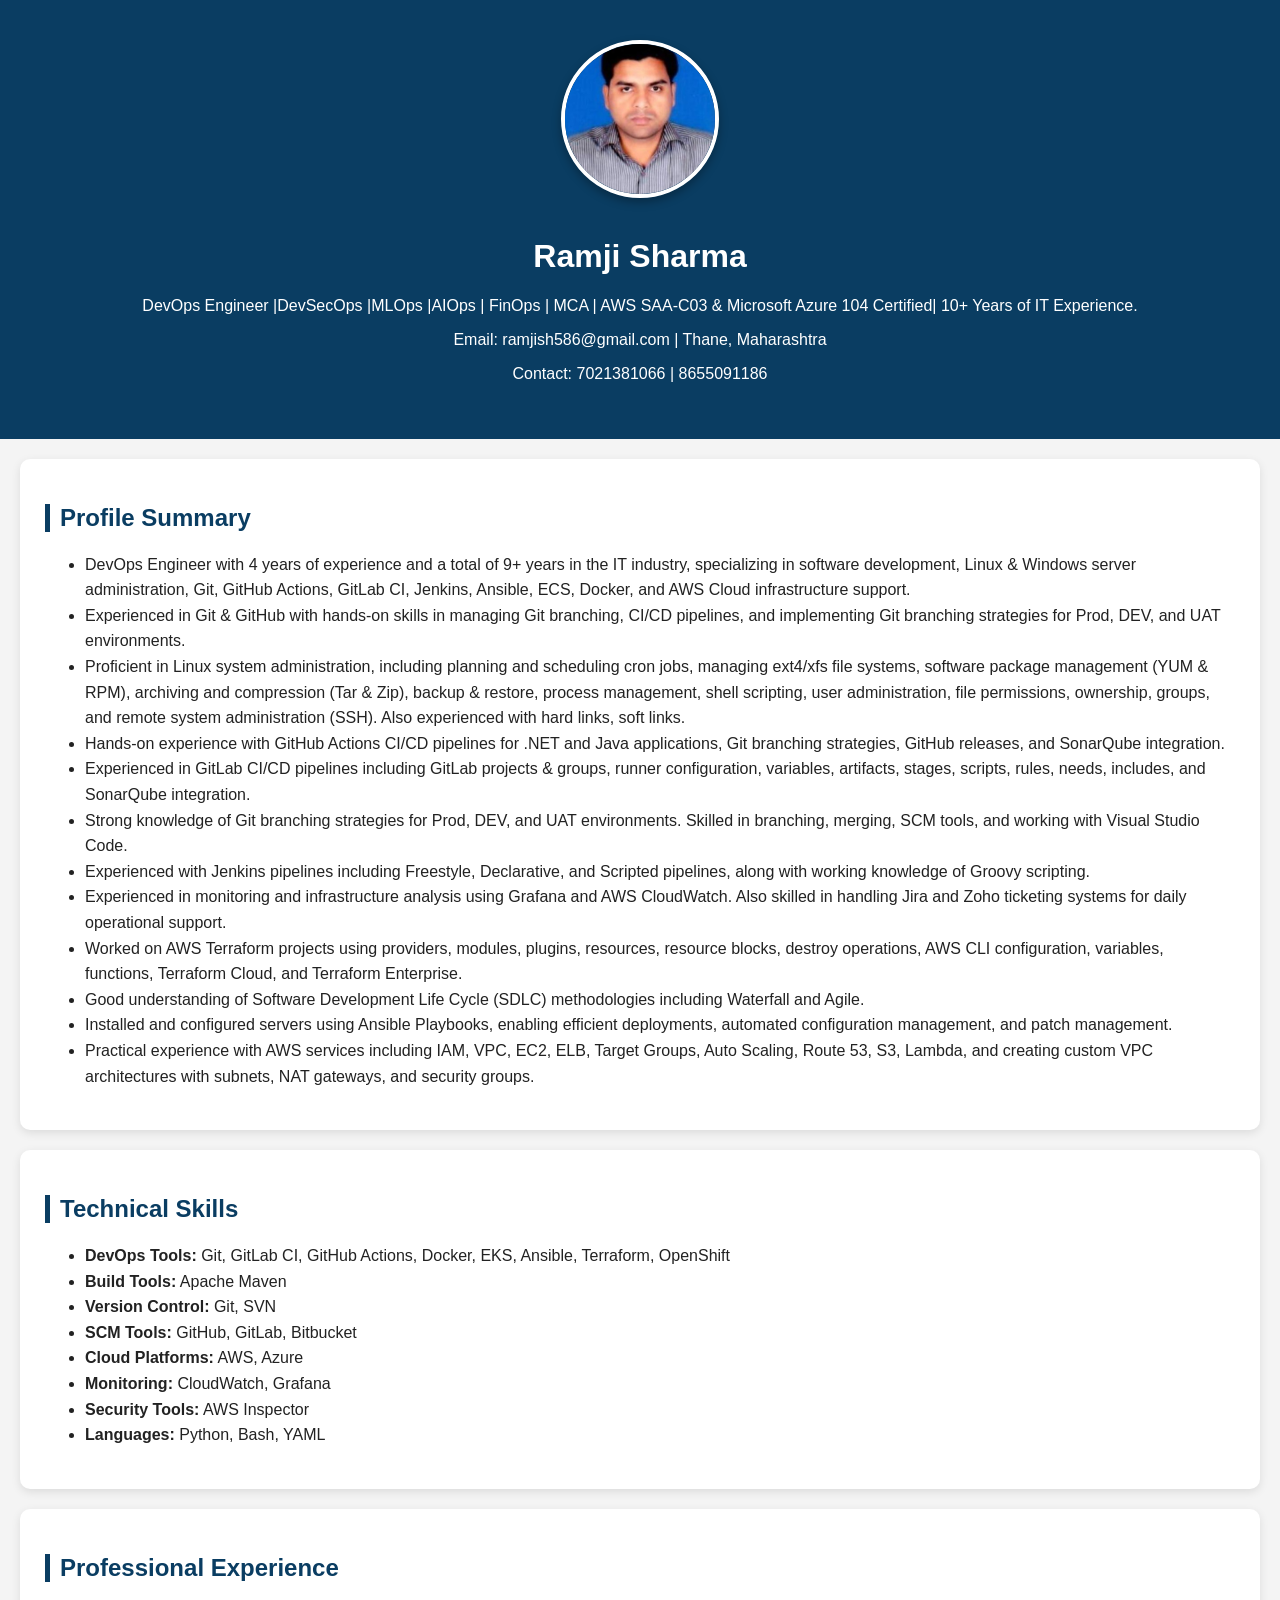
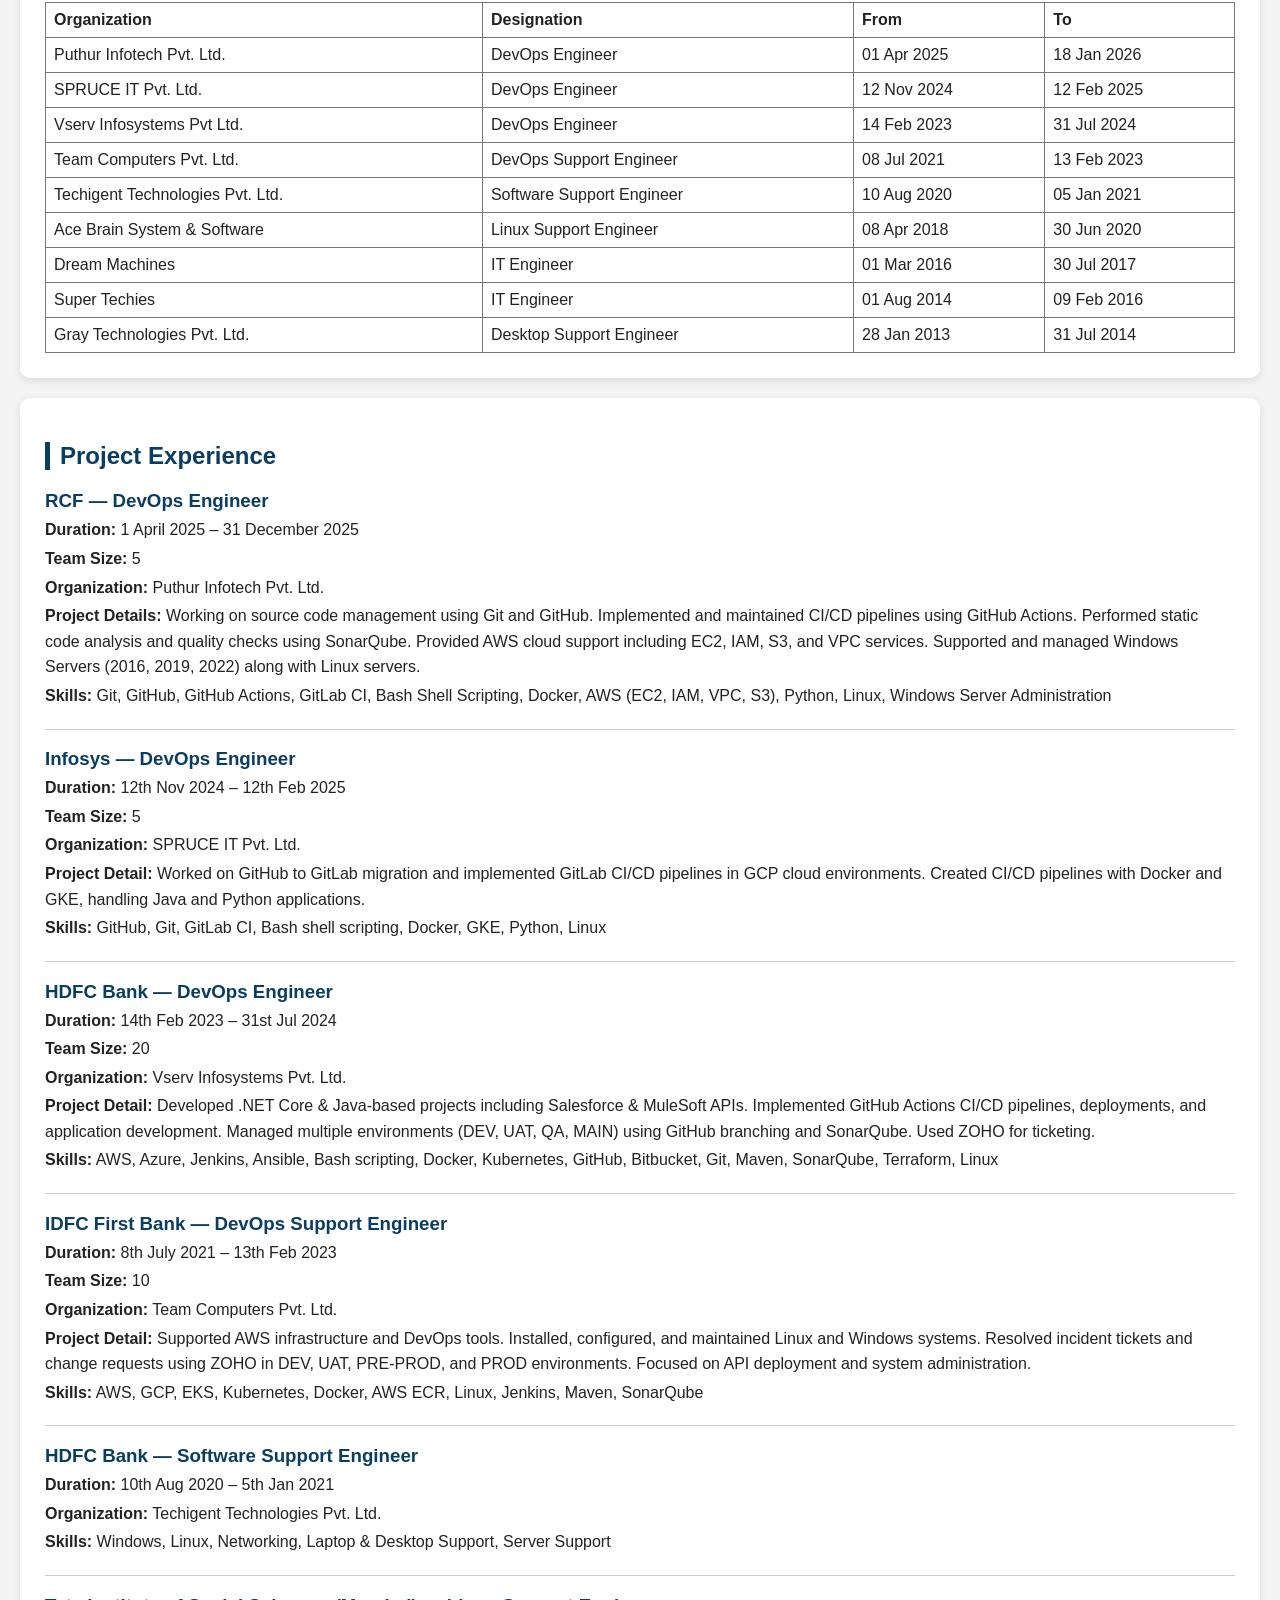
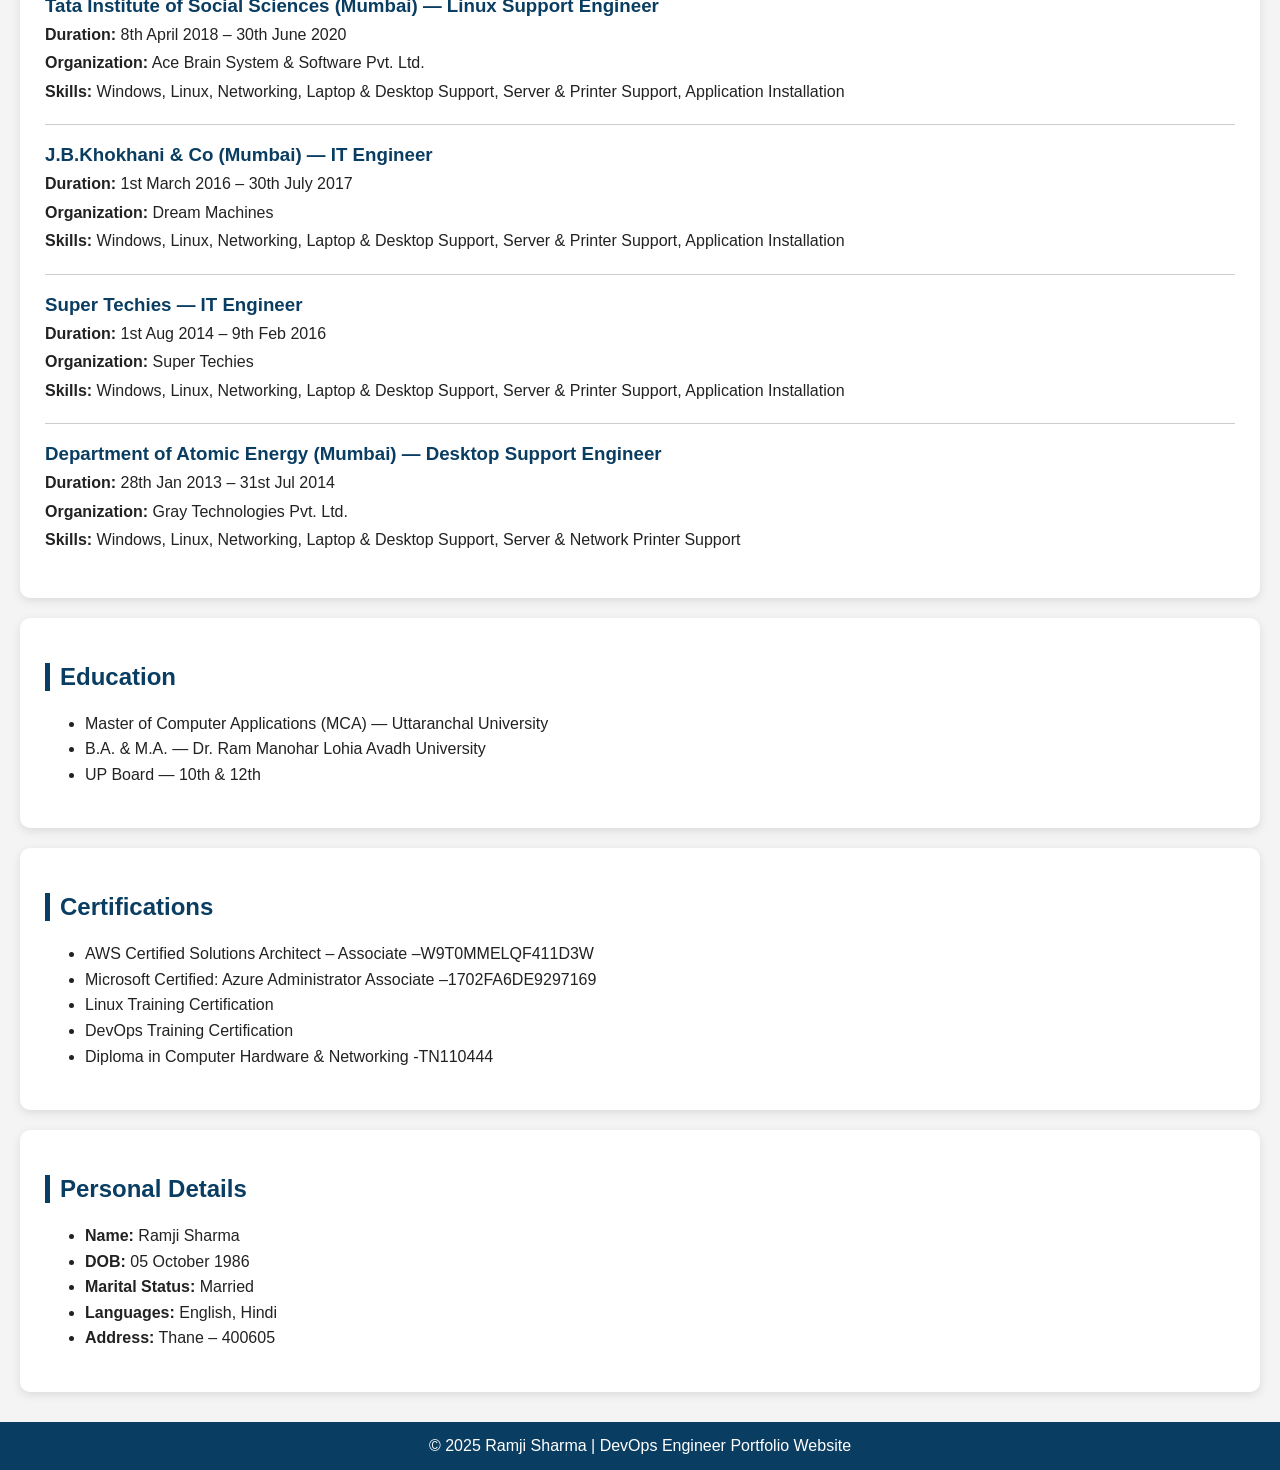
==== index.html @ d23c030b "Update index.html Update" ====
<!DOCTYPE html>
<html lang="en">
<head>
    <meta charset="UTF-8">
    <meta name="viewport" content="width=device-width, initial-scale=1.0">
    <title>Ramji Sharma - DevOps Engineer Portfolio</title>
    <style>
/* Profile photo styling */
.profile-photo {
    width: 150px;
    height: 150px;
    border-radius: 50%;
    border: 4px solid #fff;
    object-fit: cover;
    margin-bottom: 15px;
    box-shadow: 0px 4px 10px rgba(0,0,0,0.3);
}

/* Project section */
.project {
    margin-bottom: 20px;
}

.project h3 {
    color: #0a3d62;
    margin-bottom: 5px;
}

.project p {
    line-height: 1.6;
    margin: 3px 0;
}

/* Horizontal rule */
hr {
    border: 0;
    border-top: 1px solid #ccc;
    margin: 15px 0;
}

/* Body and general layout */
body {
    font-family: Arial, sans-serif;
    margin: 0;
    padding: 0;
    background: #f4f4f4;
    color: #222;
}

/* Header section */
.header {
    background: #0a3d62;
    color: #fff;
    padding: 40px;
    text-align: center;
}

/* Sections */
.section {
    padding: 25px;
    background: white;
    margin: 20px;
    border-radius: 10px;
    box-shadow: 0px 3px 10px rgba(0,0,0,0.1);
}

/* Section headings */
h2 {
    border-left: 5px solid #0a3d62;
    padding-left: 10px;
    color: #0a3d62;
}

/* Lists */
ul {
    line-height: 1.6;
}

/* Tables */
table {
    width: 100%;
    border-collapse: collapse;
    margin-top: 10px;
}

table th, table td {
    border: 1px solid #777;
    padding: 8px;
    text-align: left;
}

/* Footer */
.footer {
    background: #0a3d62;
    color: #fff;
    padding: 15px;
    text-align: center;
    margin-top: 30px;
}

/* Responsive */
@media(max-width: 768px) {
    .section {
        margin: 10px;
    }
}
</style>

</head>

<body>

    <div class="header">
    <img src="Ramji sharma-Photo.jpg" alt="Ramji Sharma Photo" class="profile-photo">
    <h1>Ramji Sharma</h1>
    <p>DevOps Engineer |DevSecOps |MLOps |AIOps | FinOps | MCA | AWS SAA-C03 & Microsoft Azure 104 Certified| 10+ Years of IT Experience.</p>
    <p>Email: ramjish586@gmail.com | Thane, Maharashtra</p>
    <p>Contact: 7021381066 | 8655091186</p>
</div>

    </div>

    <!-- PROFILE SUMMARY -->
    <div class="section">
        <h2>Profile Summary</h2>
<ul>
<li>DevOps Engineer with 4 years of experience and a total of 9+ years in the IT industry, specializing in software development, Linux & Windows server administration, Git, GitHub Actions, GitLab CI, Jenkins, Ansible, ECS, Docker, and AWS Cloud infrastructure support.</li>

<li>Experienced in Git & GitHub with hands-on skills in managing Git branching, CI/CD pipelines, and implementing Git branching strategies for Prod, DEV, and UAT environments.</li>

<li>Proficient in Linux system administration, including planning and scheduling cron jobs, managing ext4/xfs file systems, software package management (YUM & RPM), archiving and compression (Tar & Zip), backup & restore, process management, shell scripting, user administration, file permissions, ownership, groups, and remote system administration (SSH). Also experienced with hard links, soft links.</li>

<li>Hands-on experience with GitHub Actions CI/CD pipelines for .NET and Java applications, Git branching strategies, GitHub releases, and SonarQube integration.</li>

<li>Experienced in GitLab CI/CD pipelines including GitLab projects & groups, runner configuration, variables, artifacts, stages, scripts, rules, needs, includes, and SonarQube integration.</li>

<li>Strong knowledge of Git branching strategies for Prod, DEV, and UAT environments. Skilled in branching, merging, SCM tools, and working with Visual Studio Code.</li>

<li>Experienced with Jenkins pipelines including Freestyle, Declarative, and Scripted pipelines, along with working knowledge of Groovy scripting.</li>

<li>Experienced in monitoring and infrastructure analysis using Grafana and AWS CloudWatch. Also skilled in handling Jira and Zoho ticketing systems for daily operational support.</li>

<li>Worked on AWS Terraform projects using providers, modules, plugins, resources, resource blocks, destroy operations, AWS CLI configuration, variables, functions, Terraform Cloud, and Terraform Enterprise.</li>

<li>Good understanding of Software Development Life Cycle (SDLC) methodologies including Waterfall and Agile.</li>

<li>Installed and configured servers using Ansible Playbooks, enabling efficient deployments, automated configuration management, and patch management.</li>

<li>Practical experience with AWS services including IAM, VPC, EC2, ELB, Target Groups, Auto Scaling, Route 53, S3, Lambda, and creating custom VPC architectures with subnets, NAT gateways, and security groups.</li>
</ul>

    </div>

    <!-- TECHNICAL SKILLS -->
    <div class="section">
        <h2>Technical Skills</h2>
        <ul>
            <li><b>DevOps Tools:</b> Git, GitLab CI, GitHub Actions, Docker, EKS, Ansible, Terraform, OpenShift</li>
            <li><b>Build Tools:</b> Apache Maven</li>
            <li><b>Version Control:</b> Git, SVN</li>
            <li><b>SCM Tools:</b> GitHub, GitLab, Bitbucket</li>
            <li><b>Cloud Platforms:</b> AWS, Azure</li>
            <li><b>Monitoring:</b> CloudWatch, Grafana</li>
            <li><b>Security Tools:</b> AWS Inspector</li>
            <li><b>Languages:</b> Python, Bash, YAML</li>
        </ul>
    </div>

    <!-- EXPERIENCE -->
    <div class="section">
        <h2>Professional Experience</h2>
        <table>
            <tr>
                <th>Organization</th>
                <th>Designation</th>
                <th>From</th>
                <th>To</th>
            </tr>

            <tr><td>Puthur Infotech Pvt. Ltd.</td><td>DevOps Engineer</td><td>01 Apr 2025</td><td>18 Jan 2026</td></tr>
            <tr><td>SPRUCE IT Pvt. Ltd.</td><td>DevOps Engineer</td><td>12 Nov 2024</td><td>12 Feb 2025</td></tr>
            <tr><td>Vserv Infosystems Pvt Ltd.</td><td>DevOps Engineer</td><td>14 Feb 2023</td><td>31 Jul 2024</td></tr>
            <tr><td>Team Computers Pvt. Ltd.</td><td>DevOps Support Engineer</td><td>08 Jul 2021</td><td>13 Feb 2023</td></tr>
            <tr><td>Techigent Technologies Pvt. Ltd.</td><td>Software Support Engineer</td><td>10 Aug 2020</td><td>05 Jan 2021</td></tr>
            <tr><td>Ace Brain System & Software</td><td>Linux Support Engineer</td><td>08 Apr 2018</td><td>30 Jun 2020</td></tr>
            <tr><td>Dream Machines</td><td>IT Engineer</td><td>01 Mar 2016</td><td>30 Jul 2017</td></tr>
            <tr><td>Super Techies</td><td>IT Engineer</td><td>01 Aug 2014</td><td>09 Feb 2016</td></tr>
            <tr><td>Gray Technologies Pvt. Ltd.</td><td>Desktop Support Engineer</td><td>28 Jan 2013</td><td>31 Jul 2014</td></tr>
        </table>
    </div>

    <!-- PROJECTS -->
    <div class="section">
    <h2>Project Experience</h2>
     <!-- RCF Project -->
<div class="project">
    <h3>RCF — DevOps Engineer</h3>
    <p><b>Duration:</b> 1 April 2025 – 31 December 2025</p>
    <p><b>Team Size:</b> 5</p>
    <p><b>Organization:</b> Puthur Infotech Pvt. Ltd.</p>
    <p><b>Project Details:</b> 
        Working on source code management using Git and GitHub.
        Implemented and maintained CI/CD pipelines using GitHub Actions.
        Performed static code analysis and quality checks using SonarQube.
        Provided AWS cloud support including EC2, IAM, S3, and VPC services.
        Supported and managed Windows Servers (2016, 2019, 2022) along with Linux servers.
    </p>
    <p><b>Skills:</b> Git, GitHub, GitHub Actions, GitLab CI, Bash Shell Scripting, Docker, 
        AWS (EC2, IAM, VPC, S3), Python, Linux, Windows Server Administration
    </p>
</div>
<hr>
       <!-- Infosys Project -->
    <div class="project">
        <h3>Infosys — DevOps Engineer</h3>
        <p><b>Duration:</b> 12th Nov 2024 – 12th Feb 2025</p>
        <p><b>Team Size:</b> 5</p>
        <p><b>Organization:</b> SPRUCE IT Pvt. Ltd.</p>
        <p><b>Project Detail:</b> Worked on GitHub to GitLab migration and implemented GitLab CI/CD pipelines in GCP cloud environments. Created CI/CD pipelines with Docker and GKE, handling Java and Python applications.</p>
        <p><b>Skills:</b> GitHub, Git, GitLab CI, Bash shell scripting, Docker, GKE, Python, Linux</p>
    </div>
    <hr>

    <!-- HDFC Bank Project -->
    <div class="project">
        <h3>HDFC Bank — DevOps Engineer</h3>
        <p><b>Duration:</b> 14th Feb 2023 – 31st Jul 2024</p>
        <p><b>Team Size:</b> 20</p>
        <p><b>Organization:</b> Vserv Infosystems Pvt. Ltd.</p>
        <p><b>Project Detail:</b> Developed .NET Core & Java-based projects including Salesforce & MuleSoft APIs. Implemented GitHub Actions CI/CD pipelines, deployments, and application development. Managed multiple environments (DEV, UAT, QA, MAIN) using GitHub branching and SonarQube. Used ZOHO for ticketing.</p>
        <p><b>Skills:</b> AWS, Azure, Jenkins, Ansible, Bash scripting, Docker, Kubernetes, GitHub, Bitbucket, Git, Maven, SonarQube, Terraform, Linux</p>
    </div>
    <hr>

    <!-- IDFC First Bank Project -->
    <div class="project">
        <h3>IDFC First Bank — DevOps Support Engineer</h3>
        <p><b>Duration:</b> 8th July 2021 – 13th Feb 2023</p>
        <p><b>Team Size:</b> 10</p>
        <p><b>Organization:</b> Team Computers Pvt. Ltd.</p>
        <p><b>Project Detail:</b> Supported AWS infrastructure and DevOps tools. Installed, configured, and maintained Linux and Windows systems. Resolved incident tickets and change requests using ZOHO in DEV, UAT, PRE-PROD, and PROD environments. Focused on API deployment and system administration.</p>
        <p><b>Skills:</b> AWS, GCP, EKS, Kubernetes, Docker, AWS ECR, Linux, Jenkins, Maven, SonarQube</p>
    </div>
    <hr>

    <!-- Techigent Technologies Project -->
    <div class="project">
        <h3>HDFC Bank — Software Support Engineer</h3>
        <p><b>Duration:</b> 10th Aug 2020 – 5th Jan 2021</p>
        <p><b>Organization:</b> Techigent Technologies Pvt. Ltd.</p>
        <p><b>Skills:</b> Windows, Linux, Networking, Laptop & Desktop Support, Server Support</p>
    </div>
    <hr>

    <!-- Ace Brain System & Software Project -->
    <div class="project">
        <h3>Tata Institute of Social Sciences (Mumbai) — Linux  Support Engineer</h3>
        <p><b>Duration:</b> 8th April 2018 – 30th June 2020</p>
        <p><b>Organization:</b> Ace Brain System & Software Pvt. Ltd.</p>
        <p><b>Skills:</b> Windows, Linux, Networking, Laptop & Desktop Support, Server & Printer Support, Application Installation</p>
    </div>
    <hr>

    <!-- Dream Machines Project -->
    <div class="project">
        <h3>J.B.Khokhani & Co (Mumbai) — IT Engineer</h3>
        <p><b>Duration:</b> 1st March 2016 – 30th July 2017</p>
        <p><b>Organization:</b> Dream Machines</p>
        <p><b>Skills:</b> Windows, Linux, Networking, Laptop & Desktop Support, Server & Printer Support, Application Installation</p>
    </div>
    <hr>

    <!-- Super Techies Project -->
    <div class="project">
        <h3>Super Techies — IT Engineer</h3>
        <p><b>Duration:</b> 1st Aug 2014 – 9th Feb 2016</p>
        <p><b>Organization:</b> Super Techies</p>
        <p><b>Skills:</b> Windows, Linux, Networking, Laptop & Desktop Support, Server & Printer Support, Application Installation</p>
    </div>
    <hr>

    <!-- Gray Technologies Project -->
    <div class="project">
        <h3>Department of Atomic Energy (Mumbai) — Desktop Support Engineer</h3>
        <p><b>Duration:</b> 28th Jan 2013 – 31st Jul 2014</p>
        <p><b>Organization:</b> Gray Technologies Pvt. Ltd.</p>
        <p><b>Skills:</b> Windows, Linux, Networking, Laptop & Desktop Support, Server & Network Printer Support</p>
    </div>
</div>

</div>

    </div>

    <!-- EDUCATION -->
    <div class="section">
        <h2>Education</h2>
        <ul>
             <li>Master of Computer Applications (MCA) — Uttaranchal University </li>
            <li>B.A. & M.A. — Dr. Ram Manohar Lohia Avadh University </li>
            <li>UP Board — 10th & 12th</li>
        </ul>
    </div>

    <!-- CERTIFICATIONS -->
    <div class="section">
        <h2>Certifications</h2>
        <ul>
            <li>AWS Certified Solutions Architect – Associate –W9T0MMELQF411D3W</li>
            <li>Microsoft Certified: Azure Administrator Associate –1702FA6DE9297169</li>
            <li>Linux Training Certification</li>
            <li>DevOps Training Certification</li>
            <li>Diploma in Computer Hardware & Networking -TN110444</li>
        </ul>
    </div>

    <!-- PERSONAL DETAILS -->
    <div class="section">
        <h2>Personal Details</h2>
        <ul>
            <li><b>Name:</b> Ramji Sharma</li>
            <li><b>DOB:</b> 05 October 1986</li>
            <li><b>Marital Status:</b> Married</li> 
            <li><b>Languages:</b> English, Hindi</li>
            <li><b>Address:</b> Thane – 400605</li>
        </ul>
    </div>

    <!-- FOOTER -->
    <div class="footer">
        © 2025 Ramji Sharma | DevOps Engineer Portfolio Website
    </div>

</body>
</html>
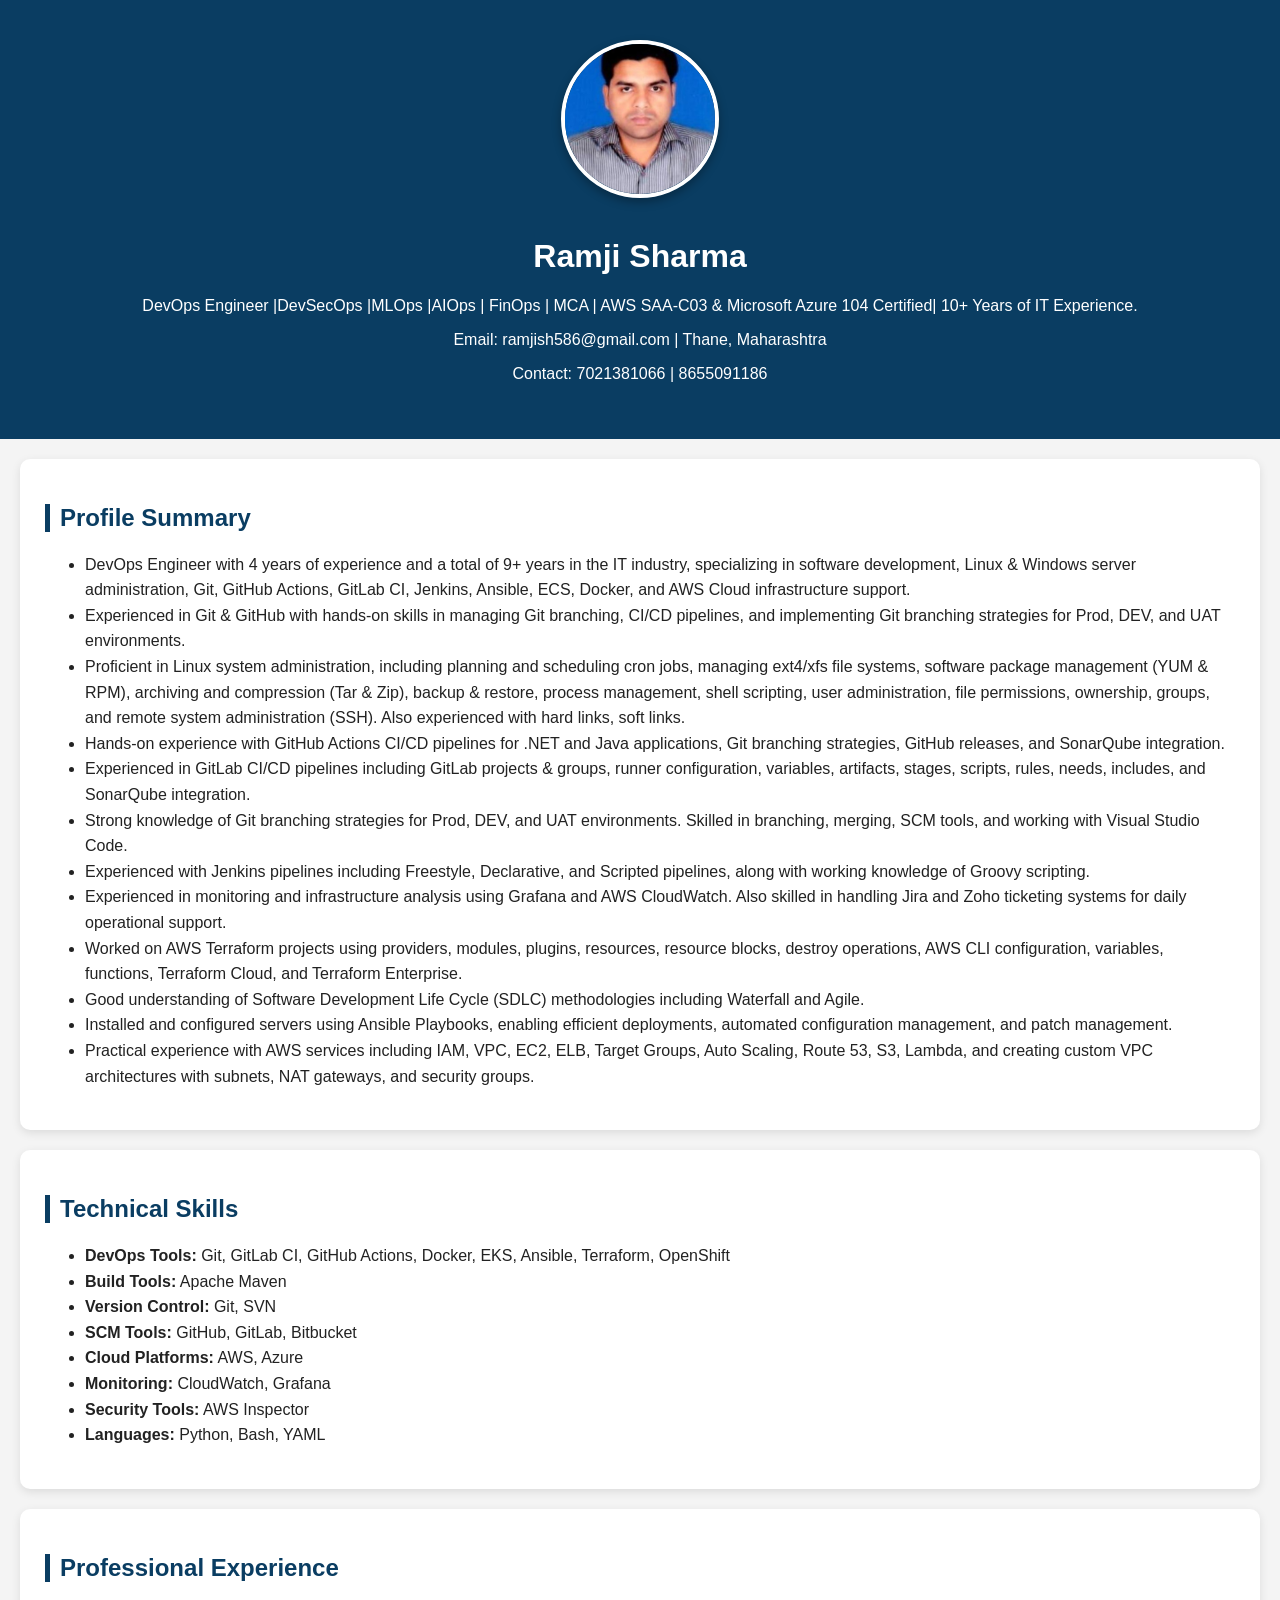
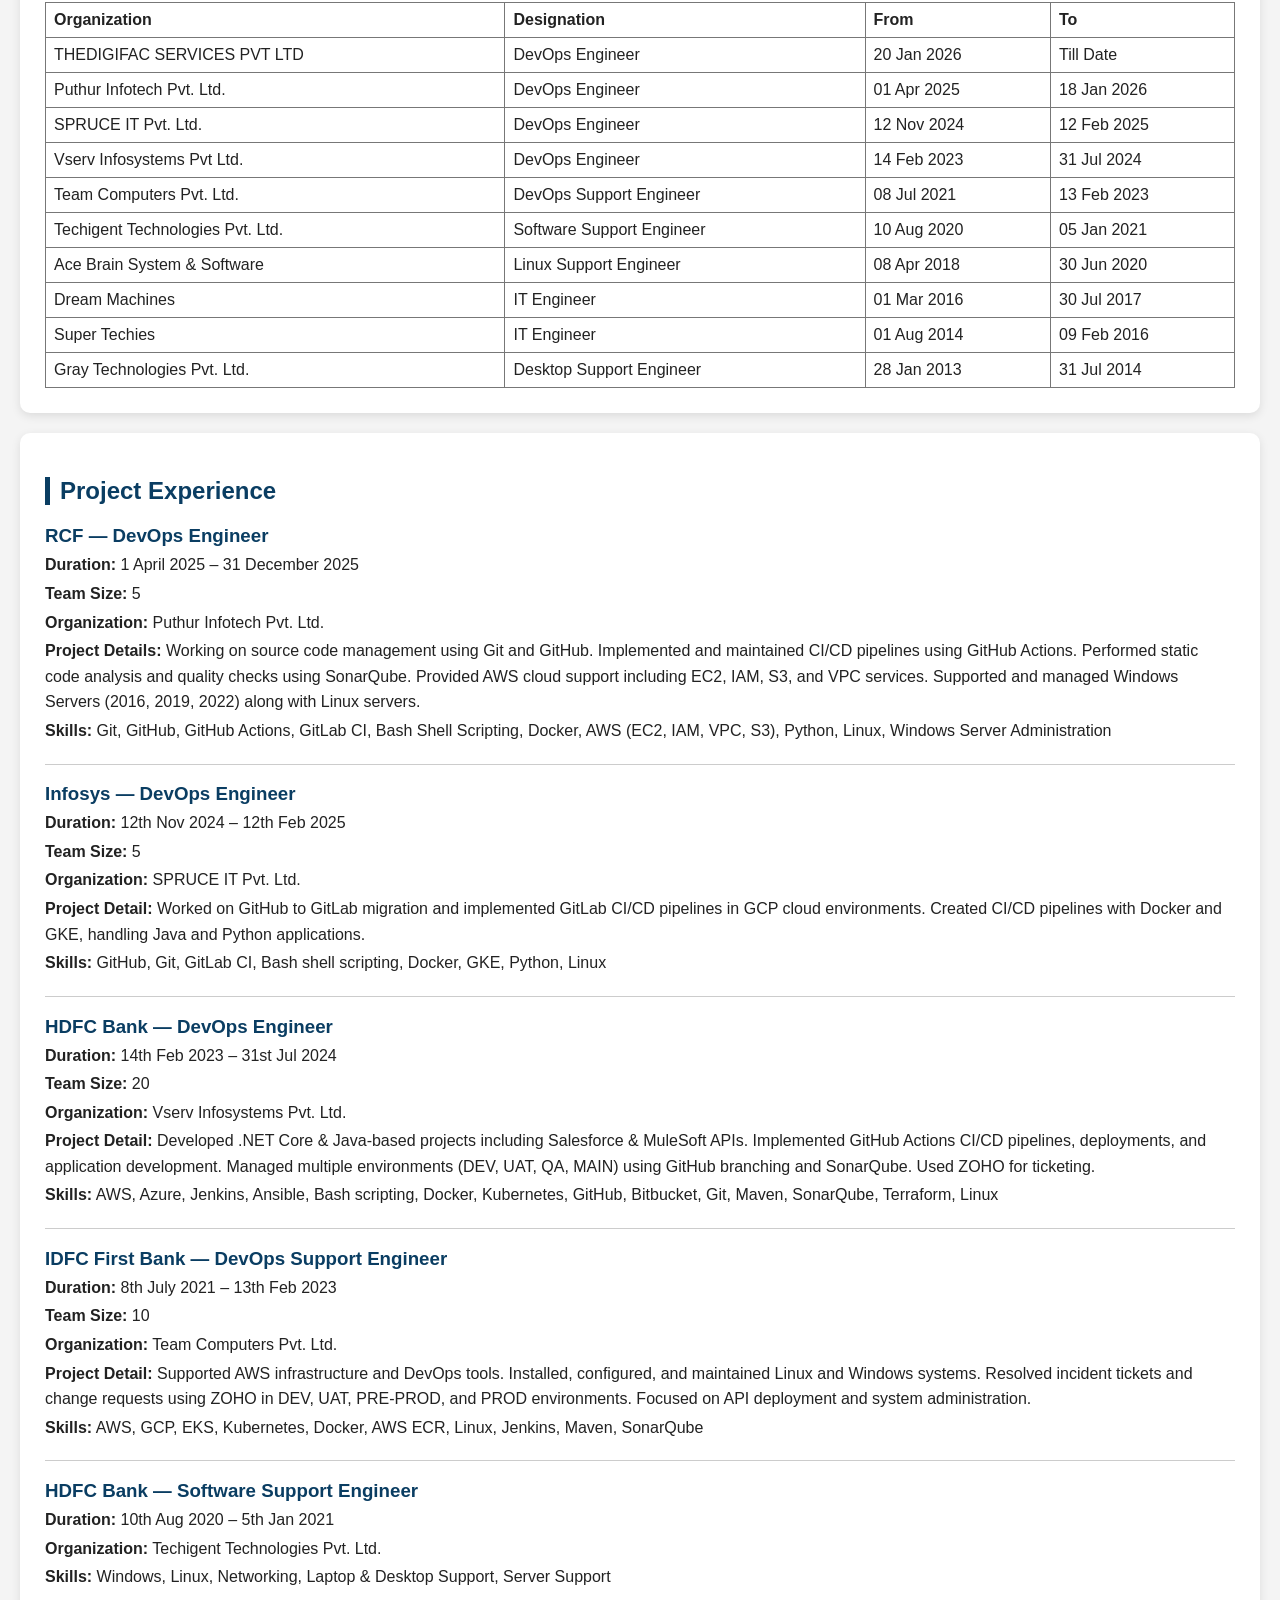
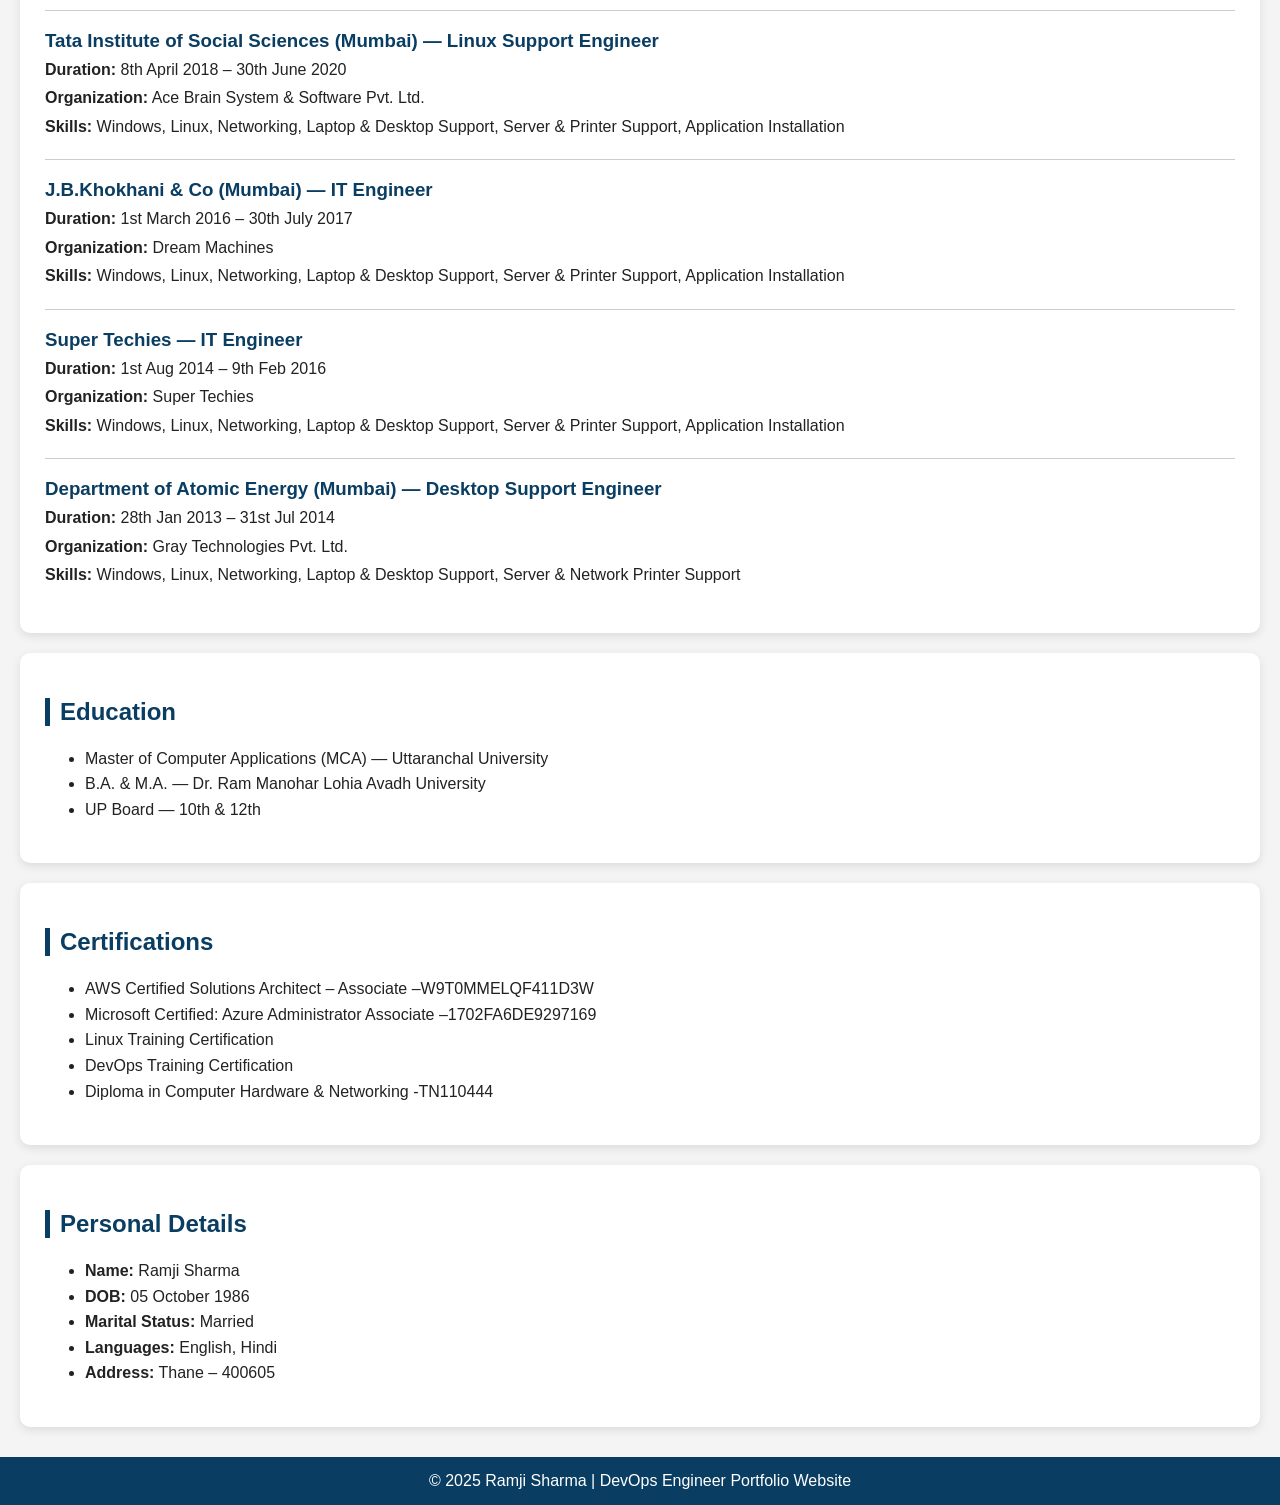
==== commit 109a97f7: "Update index.html Update the new Company" ====
--- a/index.html
+++ b/index.html
@@ -176,7 +176,7 @@
                 <th>From</th>
                 <th>To</th>
             </tr>
-
+            <tr><td>THEDIGIFAC SERVICES PVT LTD </td><td>DevOps Engineer</td><td>20 Jan 2026</td><td>Till Date</td></tr>
             <tr><td>Puthur Infotech Pvt. Ltd.</td><td>DevOps Engineer</td><td>01 Apr 2025</td><td>18 Jan 2026</td></tr>
             <tr><td>SPRUCE IT Pvt. Ltd.</td><td>DevOps Engineer</td><td>12 Nov 2024</td><td>12 Feb 2025</td></tr>
             <tr><td>Vserv Infosystems Pvt Ltd.</td><td>DevOps Engineer</td><td>14 Feb 2023</td><td>31 Jul 2024</td></tr>
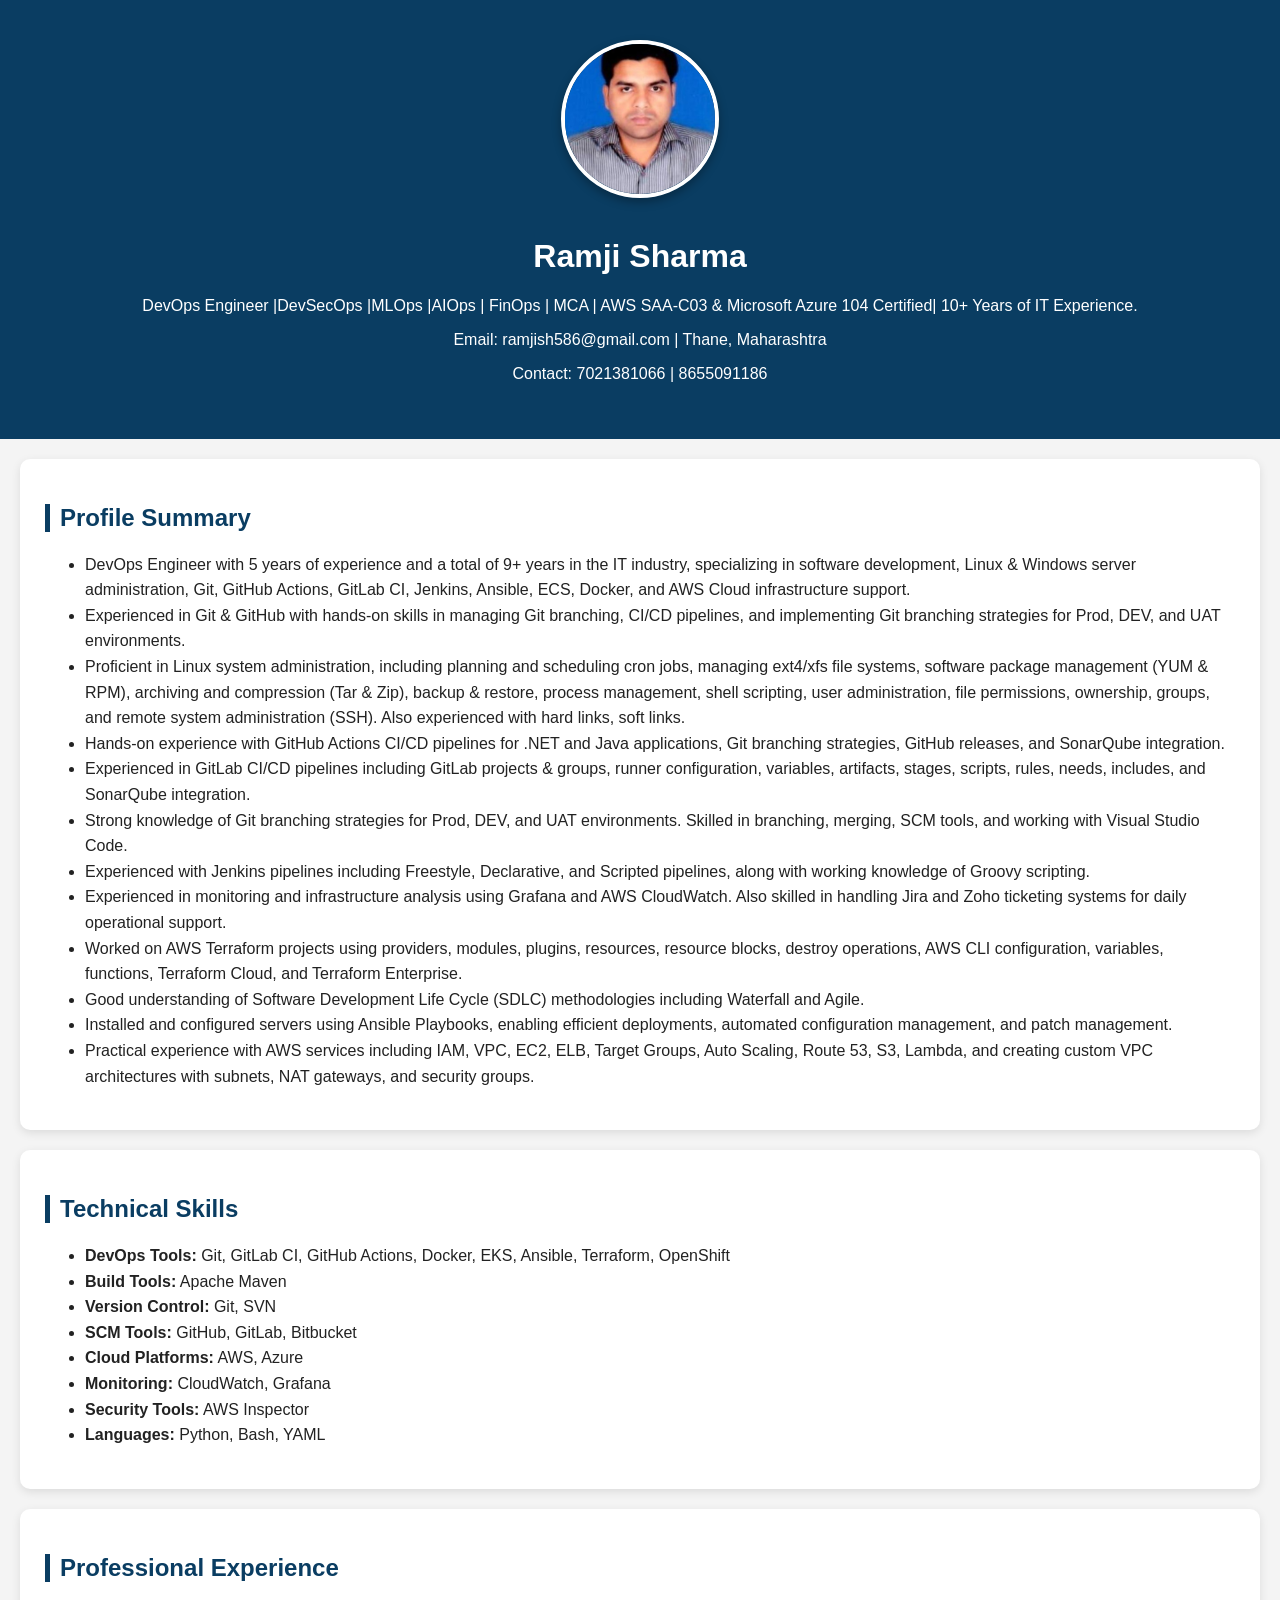
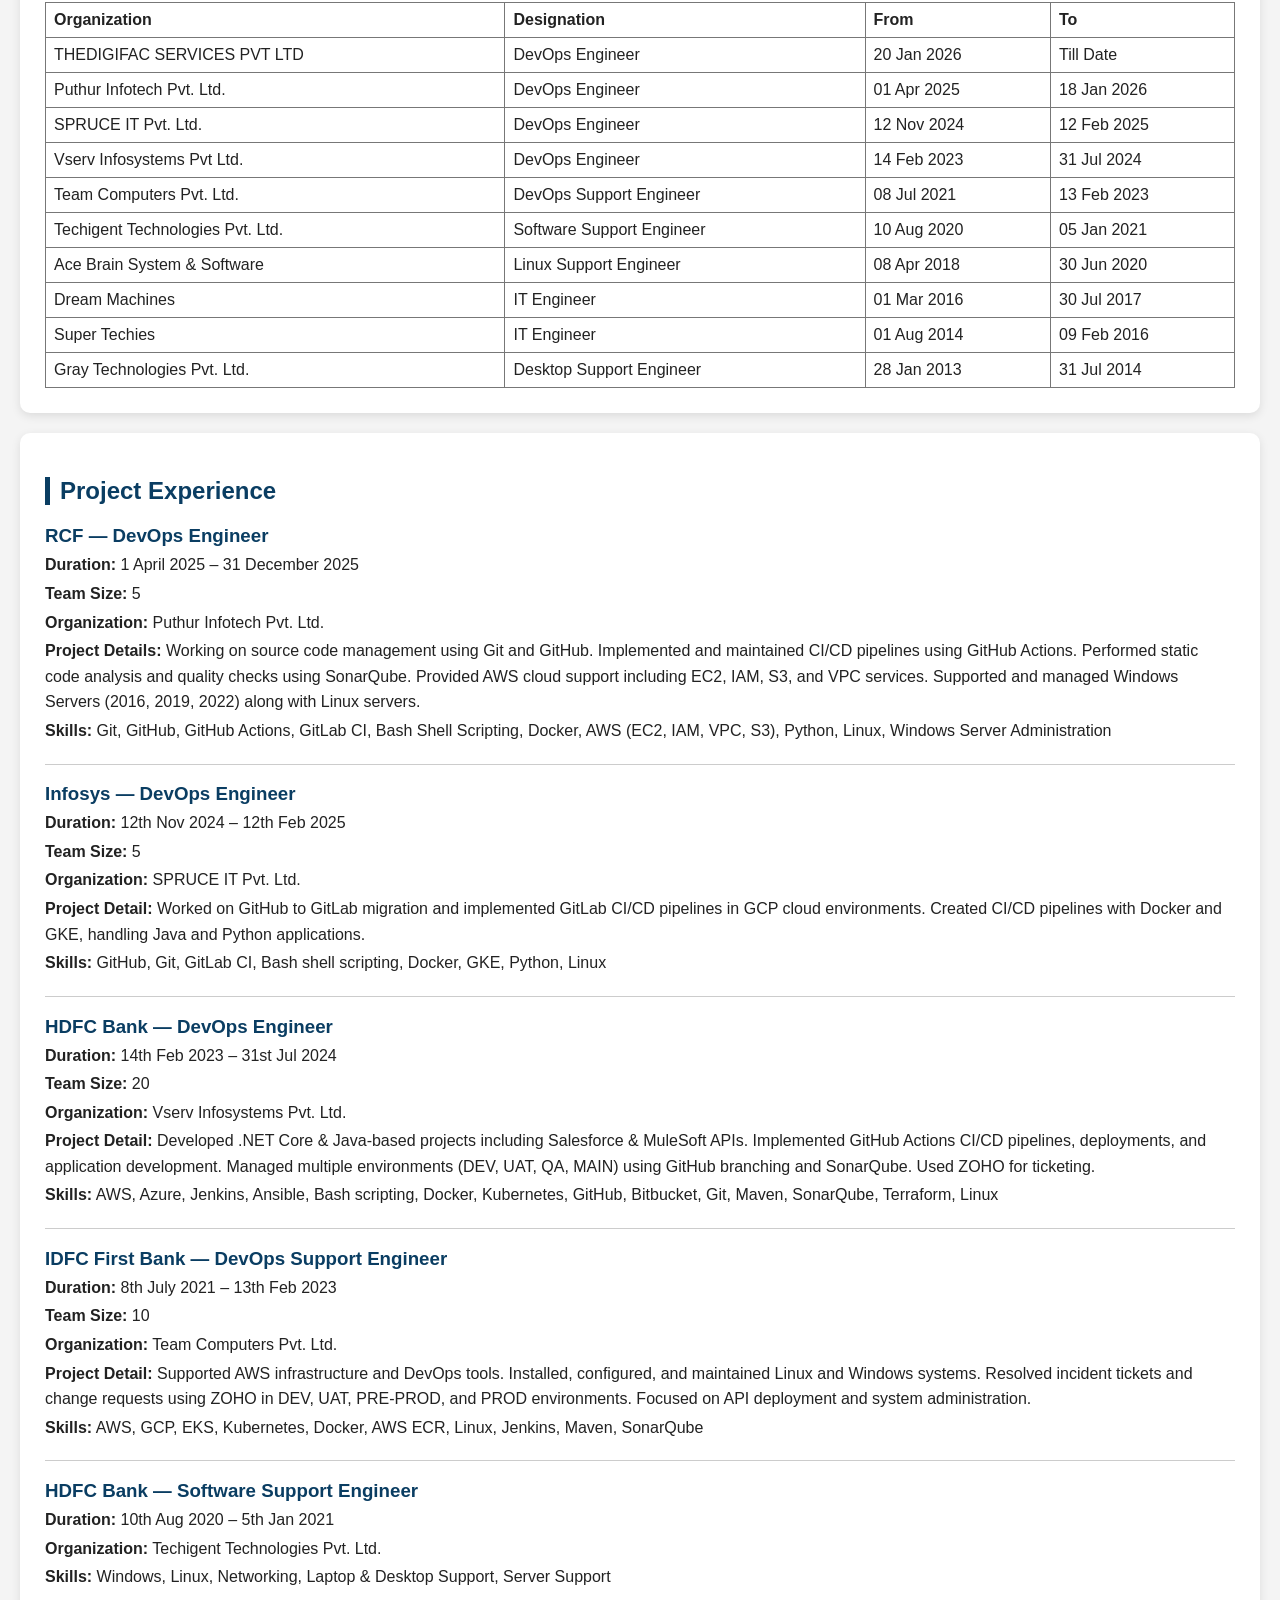
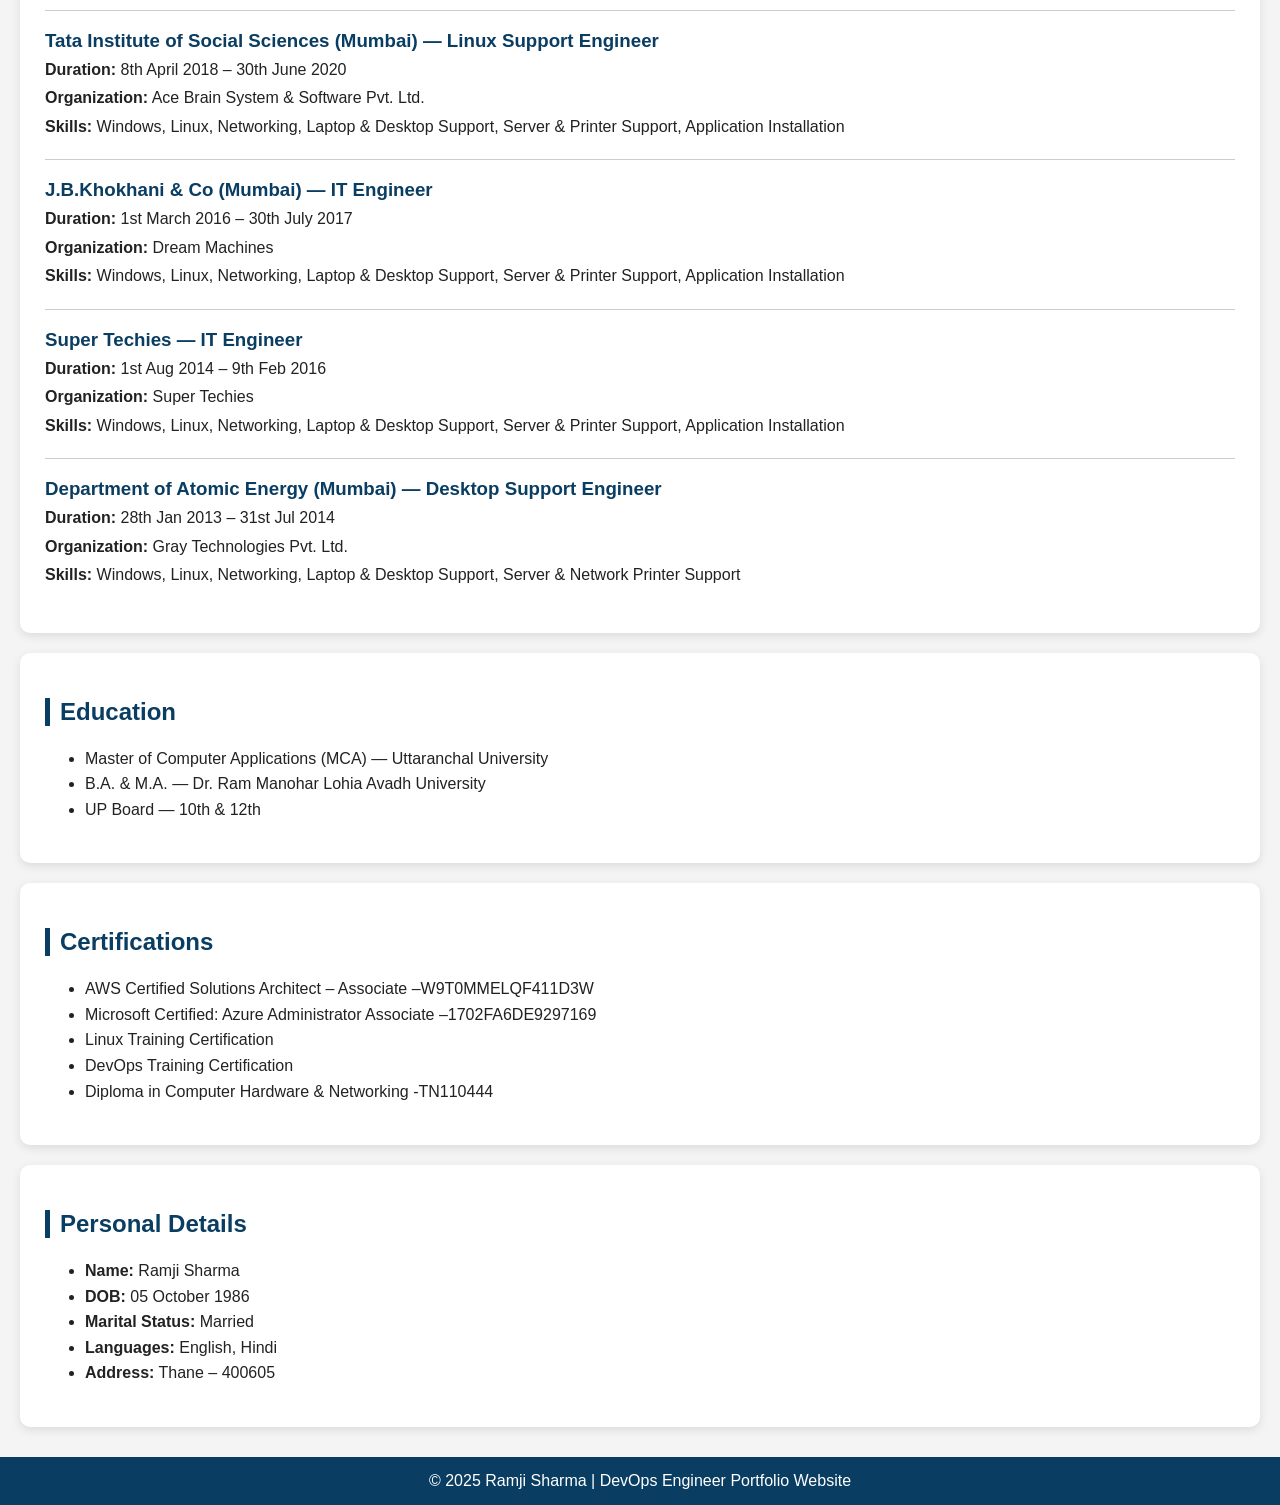
==== commit ef15a651: "Update index.html update" ====
--- a/index.html
+++ b/index.html
@@ -124,7 +124,7 @@
     <div class="section">
         <h2>Profile Summary</h2>
 <ul>
-<li>DevOps Engineer with 4 years of experience and a total of 9+ years in the IT industry, specializing in software development, Linux & Windows server administration, Git, GitHub Actions, GitLab CI, Jenkins, Ansible, ECS, Docker, and AWS Cloud infrastructure support.</li>
+<li>DevOps Engineer with 5 years of experience and a total of 9+ years in the IT industry, specializing in software development, Linux & Windows server administration, Git, GitHub Actions, GitLab CI, Jenkins, Ansible, ECS, Docker, and AWS Cloud infrastructure support.</li>
 
 <li>Experienced in Git & GitHub with hands-on skills in managing Git branching, CI/CD pipelines, and implementing Git branching strategies for Prod, DEV, and UAT environments.</li>
 
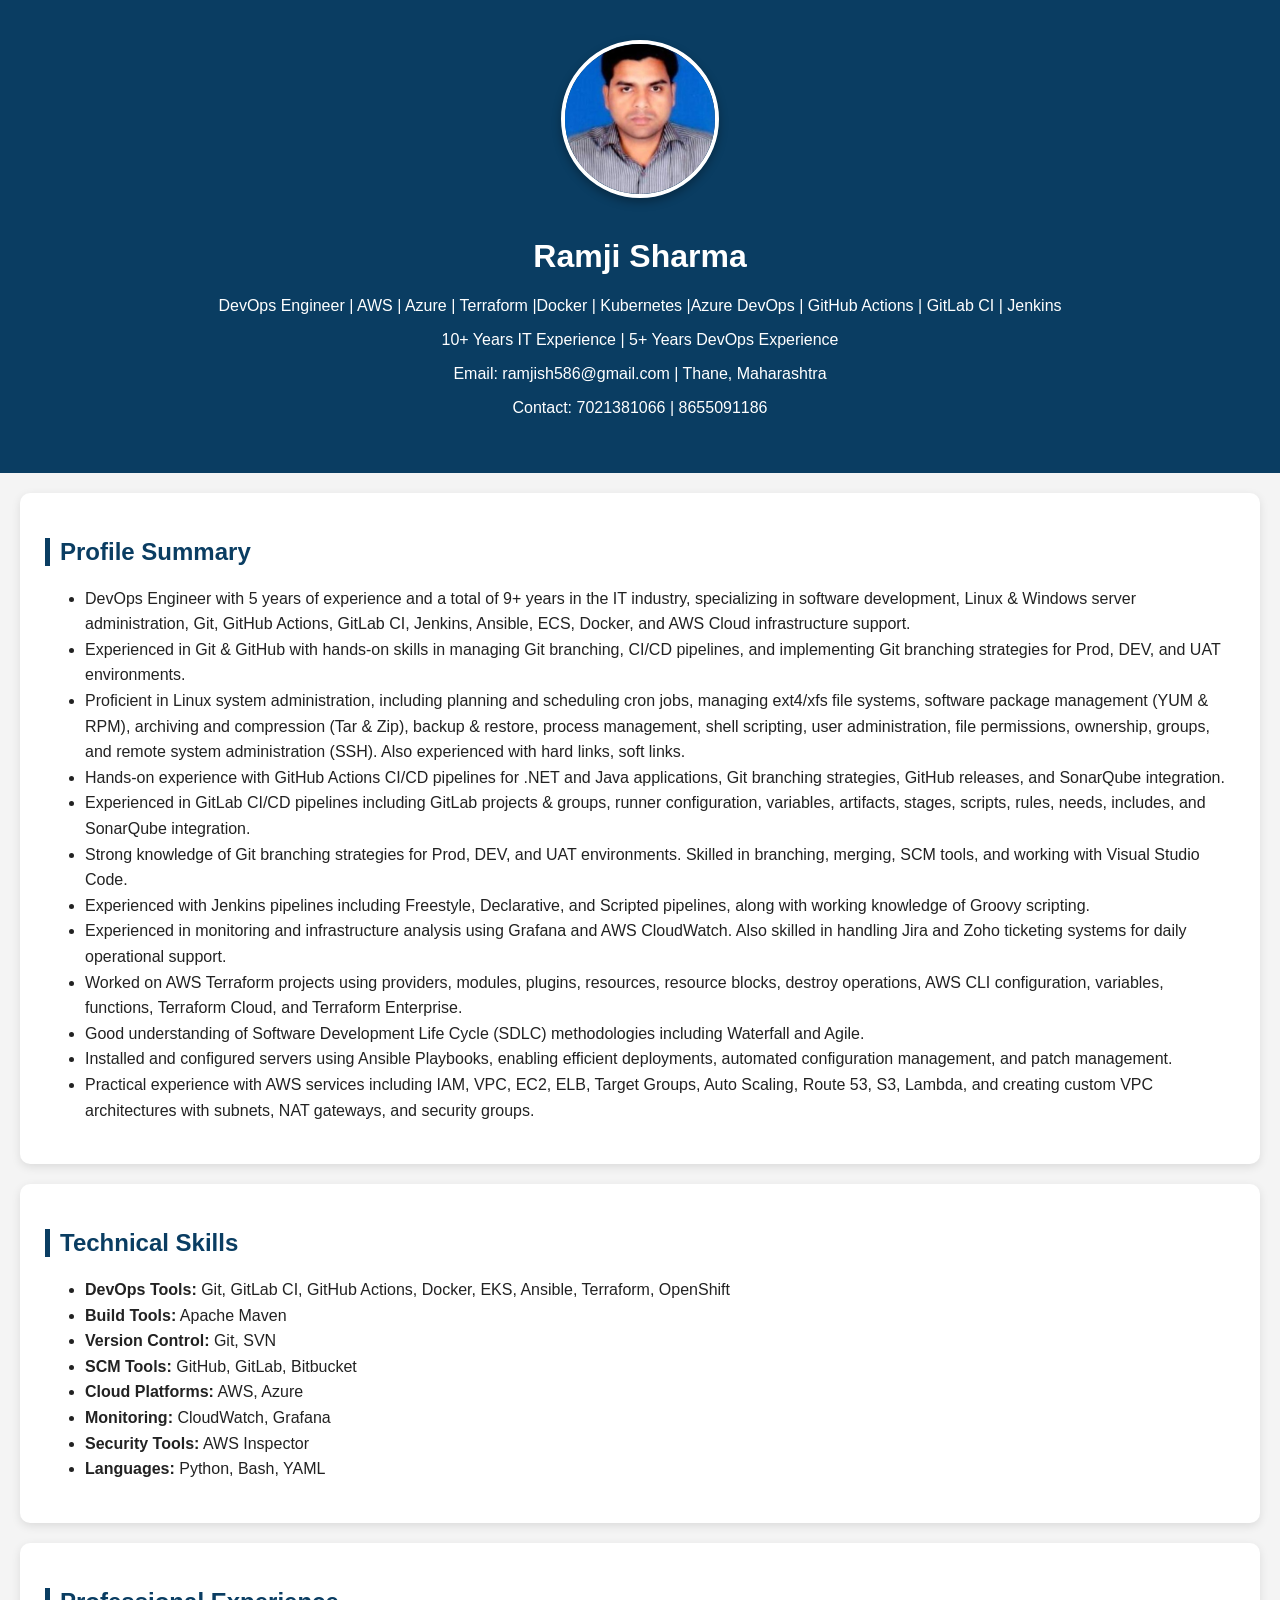
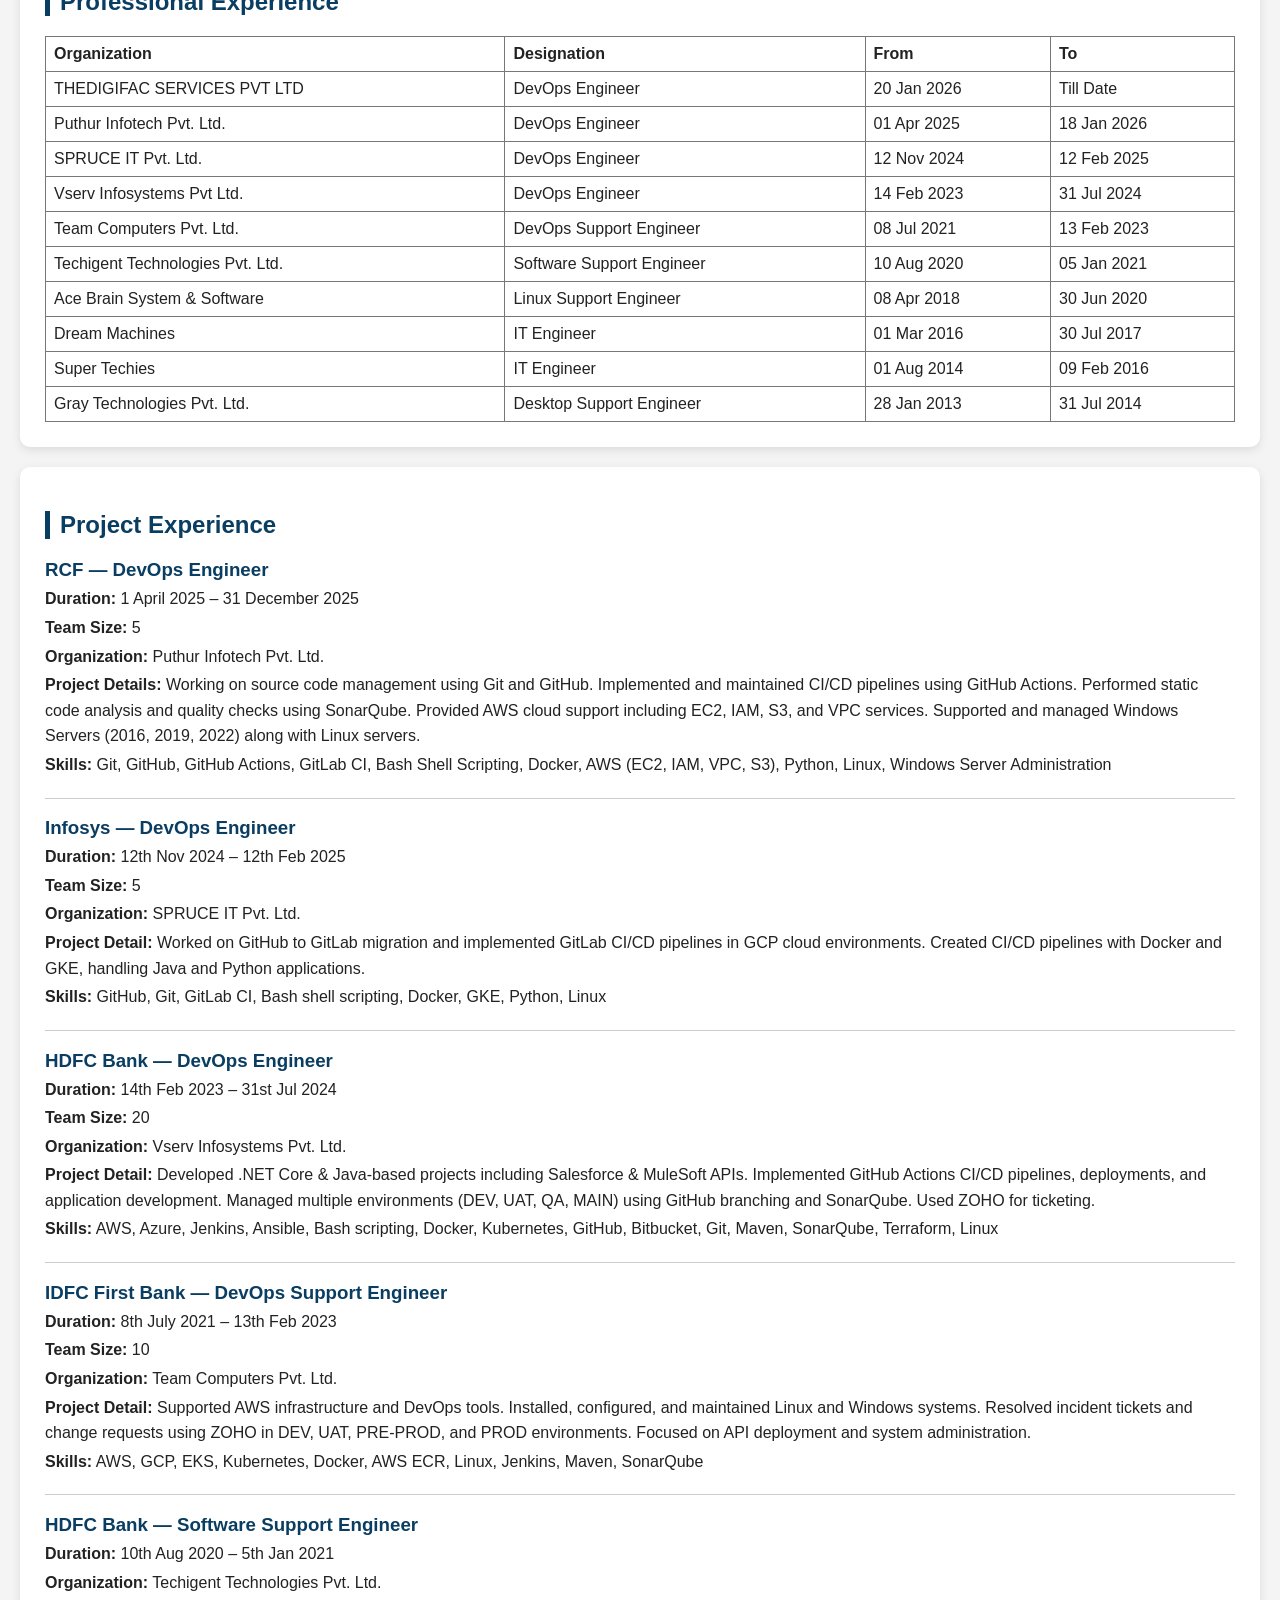
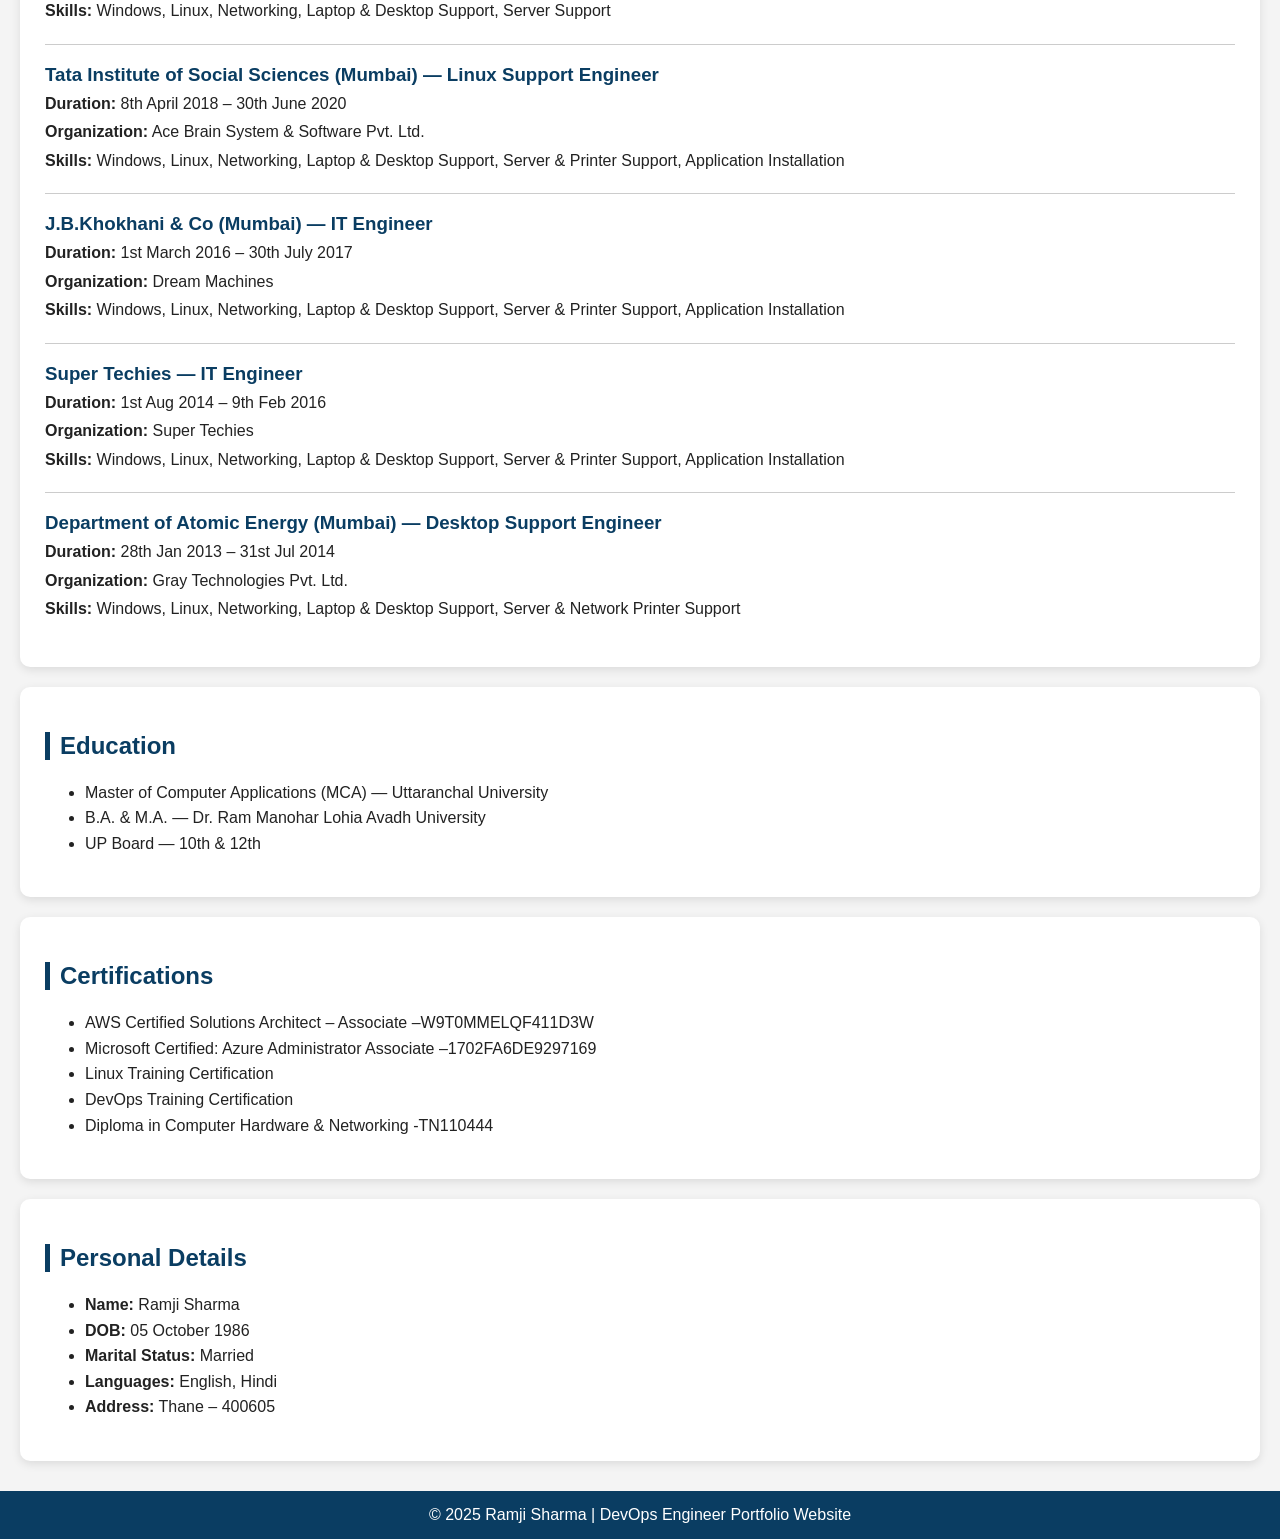
==== commit e85752ba: "Update index.html Updated 22-06-2026" ====
--- a/index.html
+++ b/index.html
@@ -113,7 +113,8 @@
     <div class="header">
     <img src="Ramji sharma-Photo.jpg" alt="Ramji Sharma Photo" class="profile-photo">
     <h1>Ramji Sharma</h1>
-    <p>DevOps Engineer |DevSecOps |MLOps |AIOps | FinOps | MCA | AWS SAA-C03 & Microsoft Azure 104 Certified| 10+ Years of IT Experience.</p>
+    <p>DevOps Engineer | AWS | Azure | Terraform |Docker | Kubernetes |Azure DevOps | GitHub Actions | GitLab CI | Jenkins</p>
+    <p>10+ Years IT Experience | 5+ Years DevOps Experience</p>
     <p>Email: ramjish586@gmail.com | Thane, Maharashtra</p>
     <p>Contact: 7021381066 | 8655091186</p>
 </div>
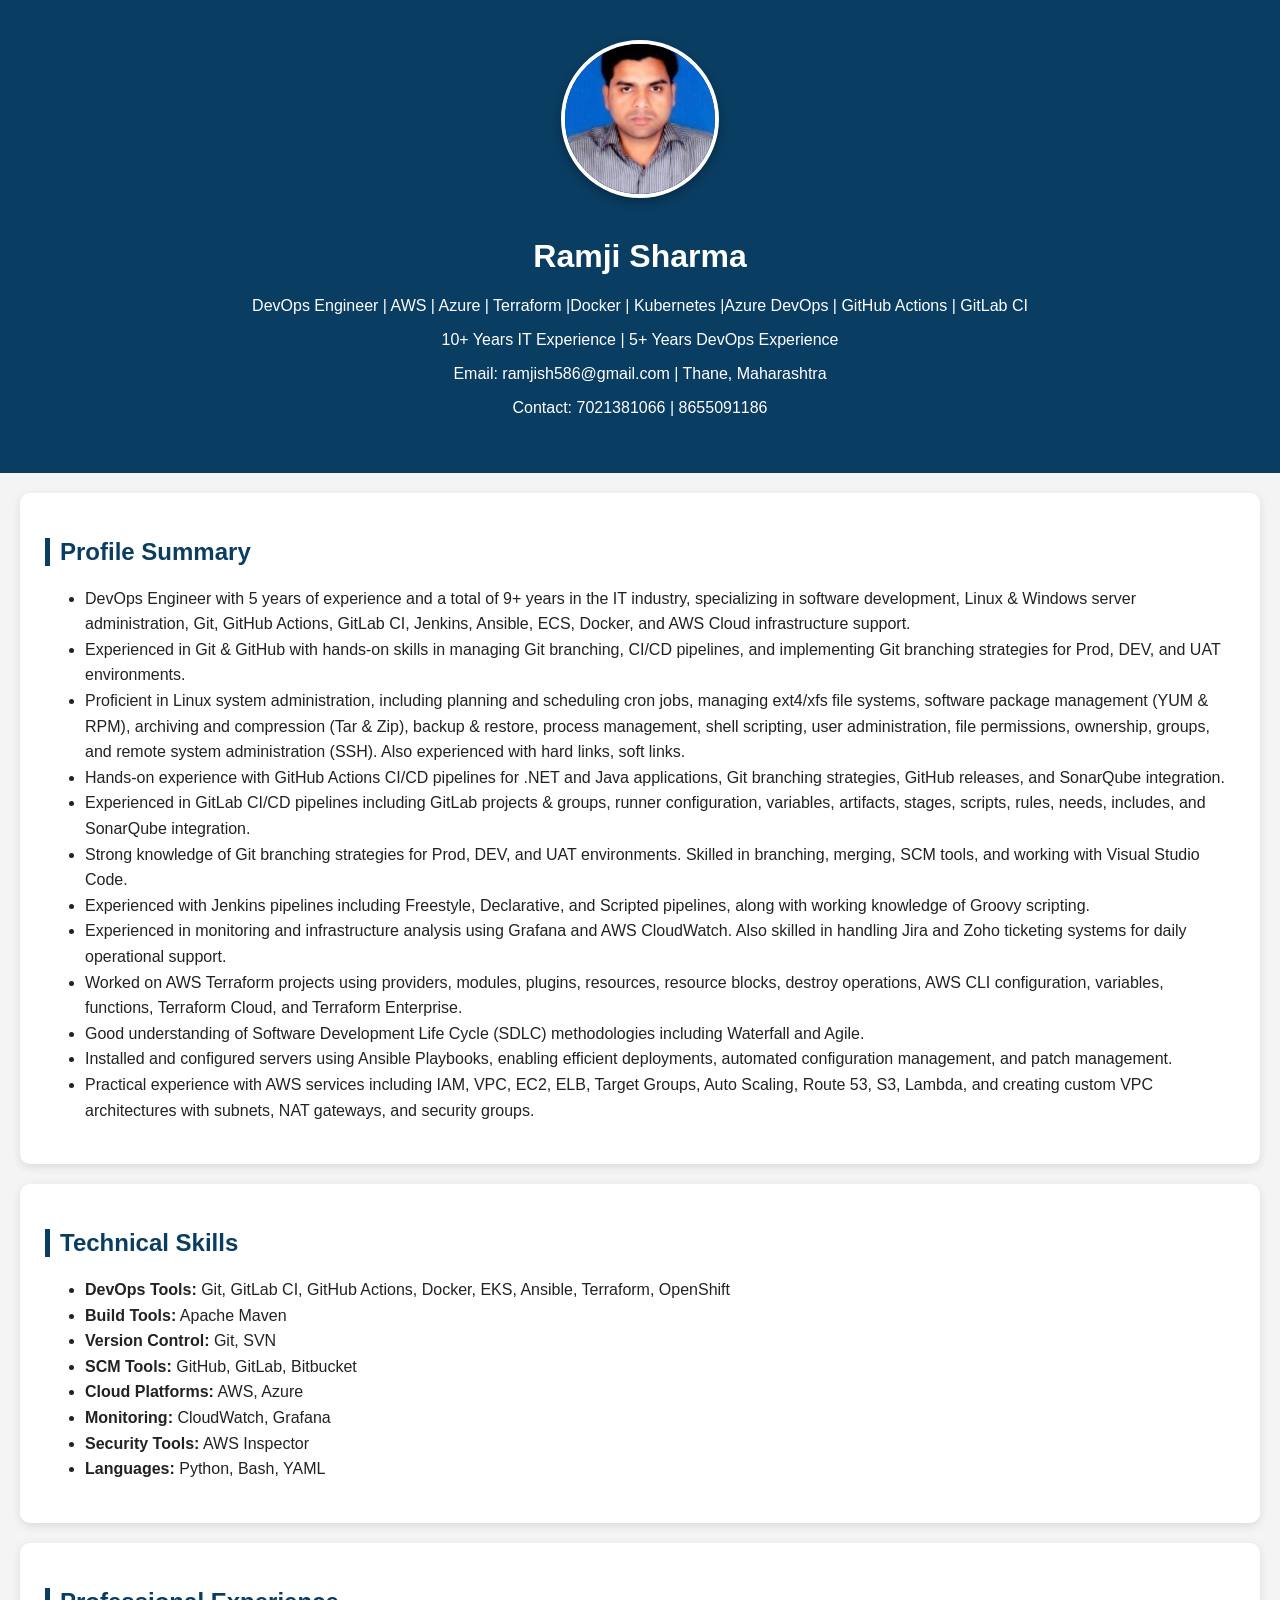
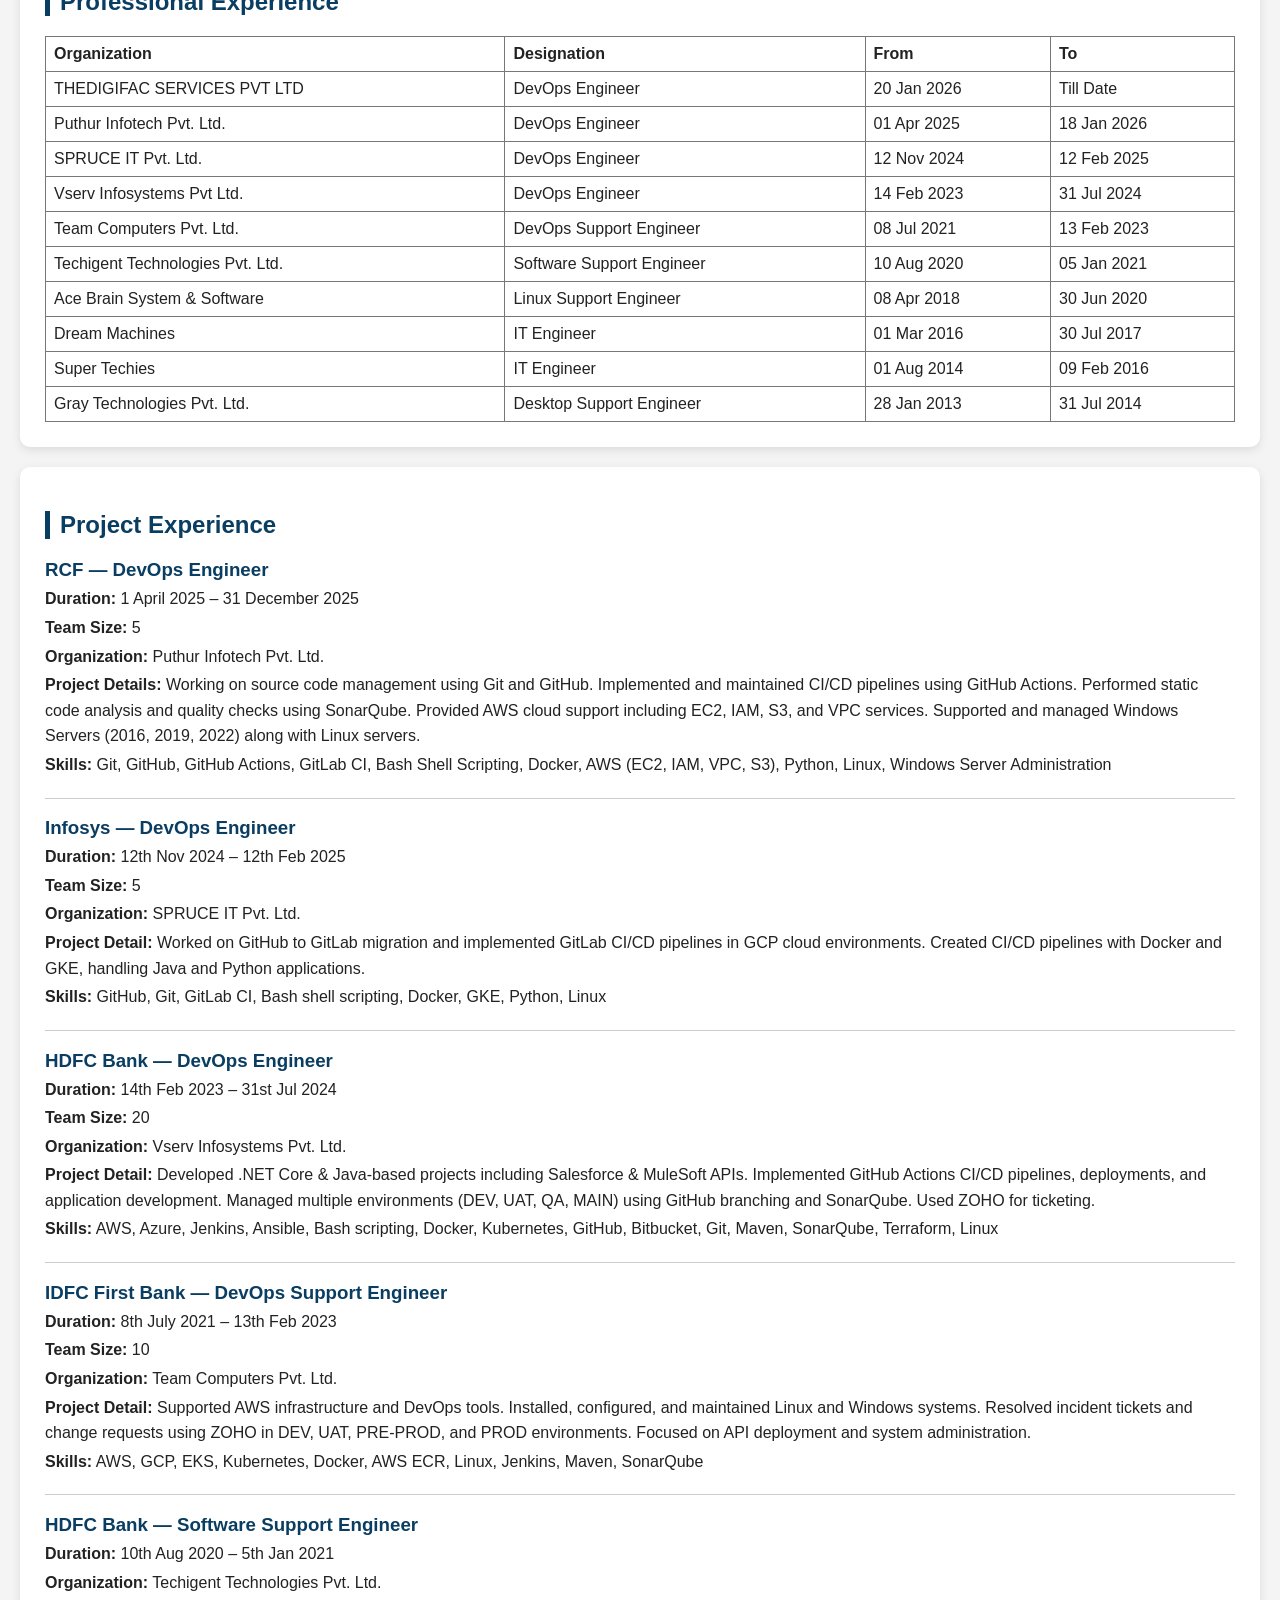
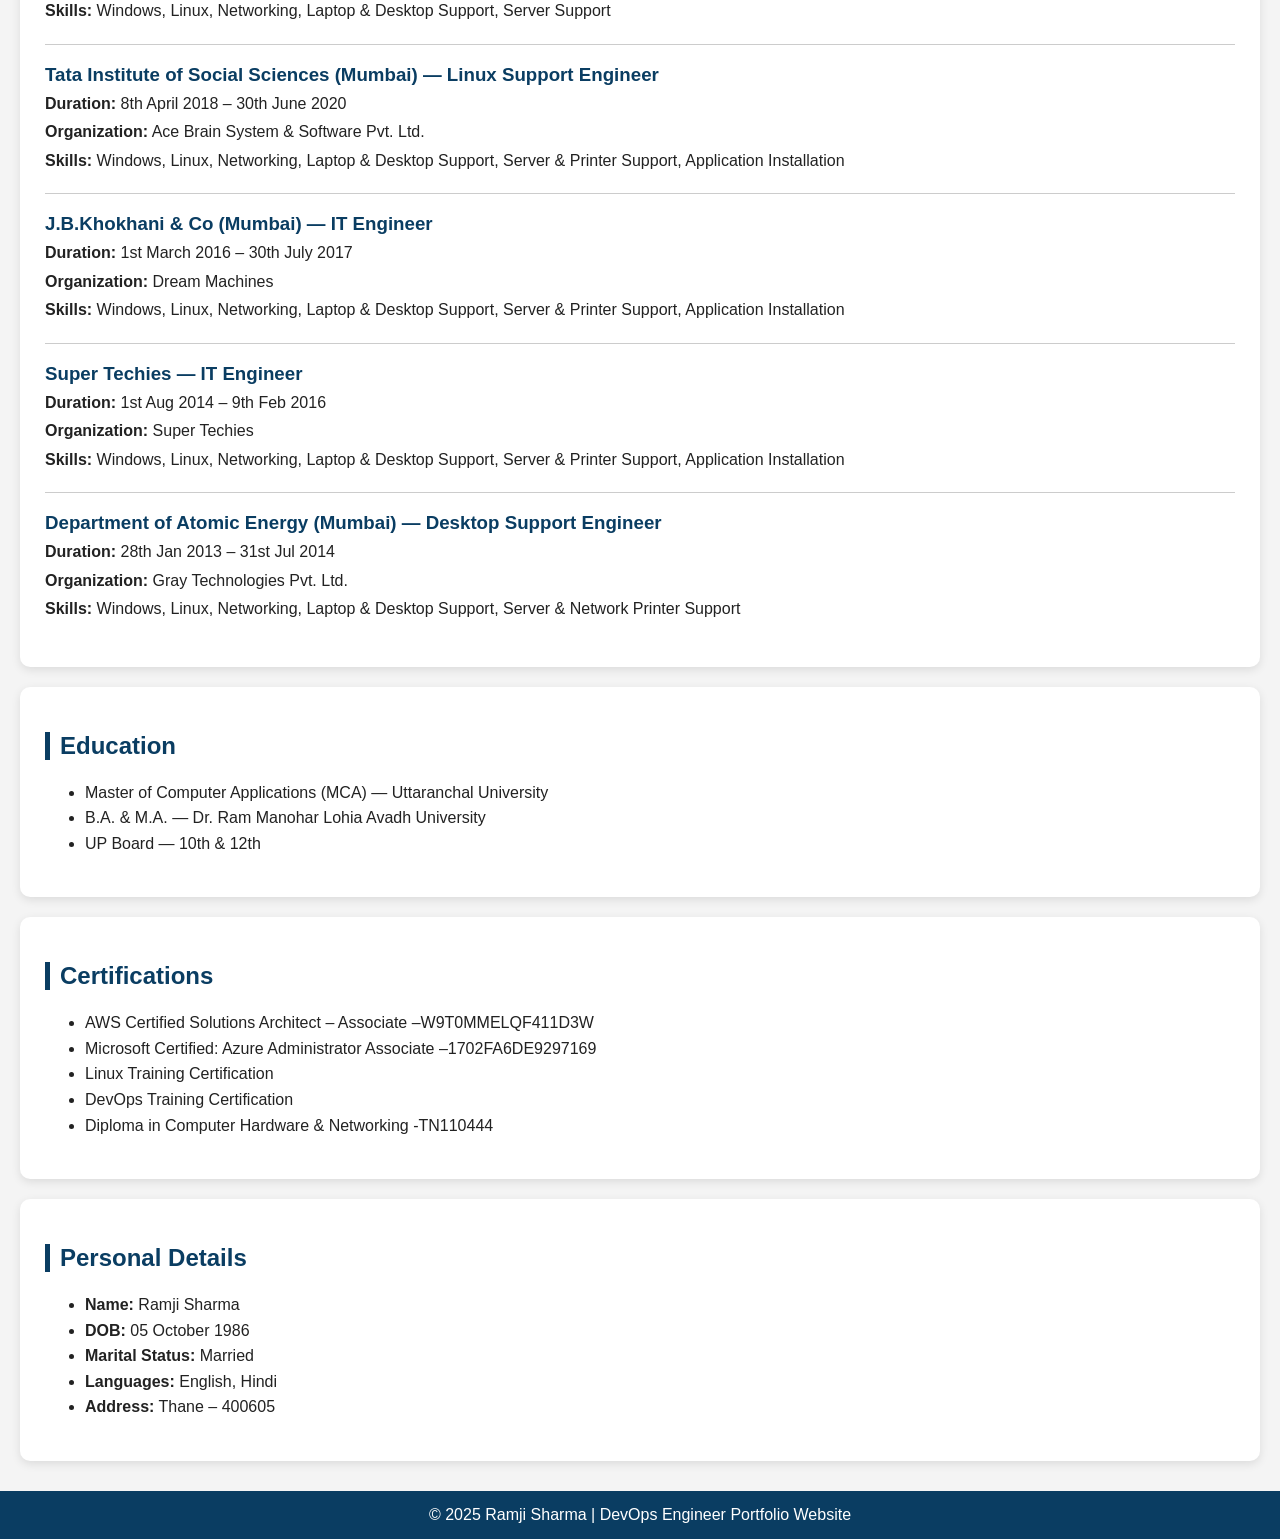
==== commit 4c8c231f: "Update index.html Updated" ====
--- a/index.html
+++ b/index.html
@@ -113,7 +113,7 @@
     <div class="header">
     <img src="Ramji sharma-Photo.jpg" alt="Ramji Sharma Photo" class="profile-photo">
     <h1>Ramji Sharma</h1>
-    <p>DevOps Engineer | AWS | Azure | Terraform |Docker | Kubernetes |Azure DevOps | GitHub Actions | GitLab CI | Jenkins</p>
+    <p>DevOps Engineer | AWS | Azure | Terraform |Docker | Kubernetes |Azure DevOps | GitHub Actions | GitLab CI</p>
     <p>10+ Years IT Experience | 5+ Years DevOps Experience</p>
     <p>Email: ramjish586@gmail.com | Thane, Maharashtra</p>
     <p>Contact: 7021381066 | 8655091186</p>
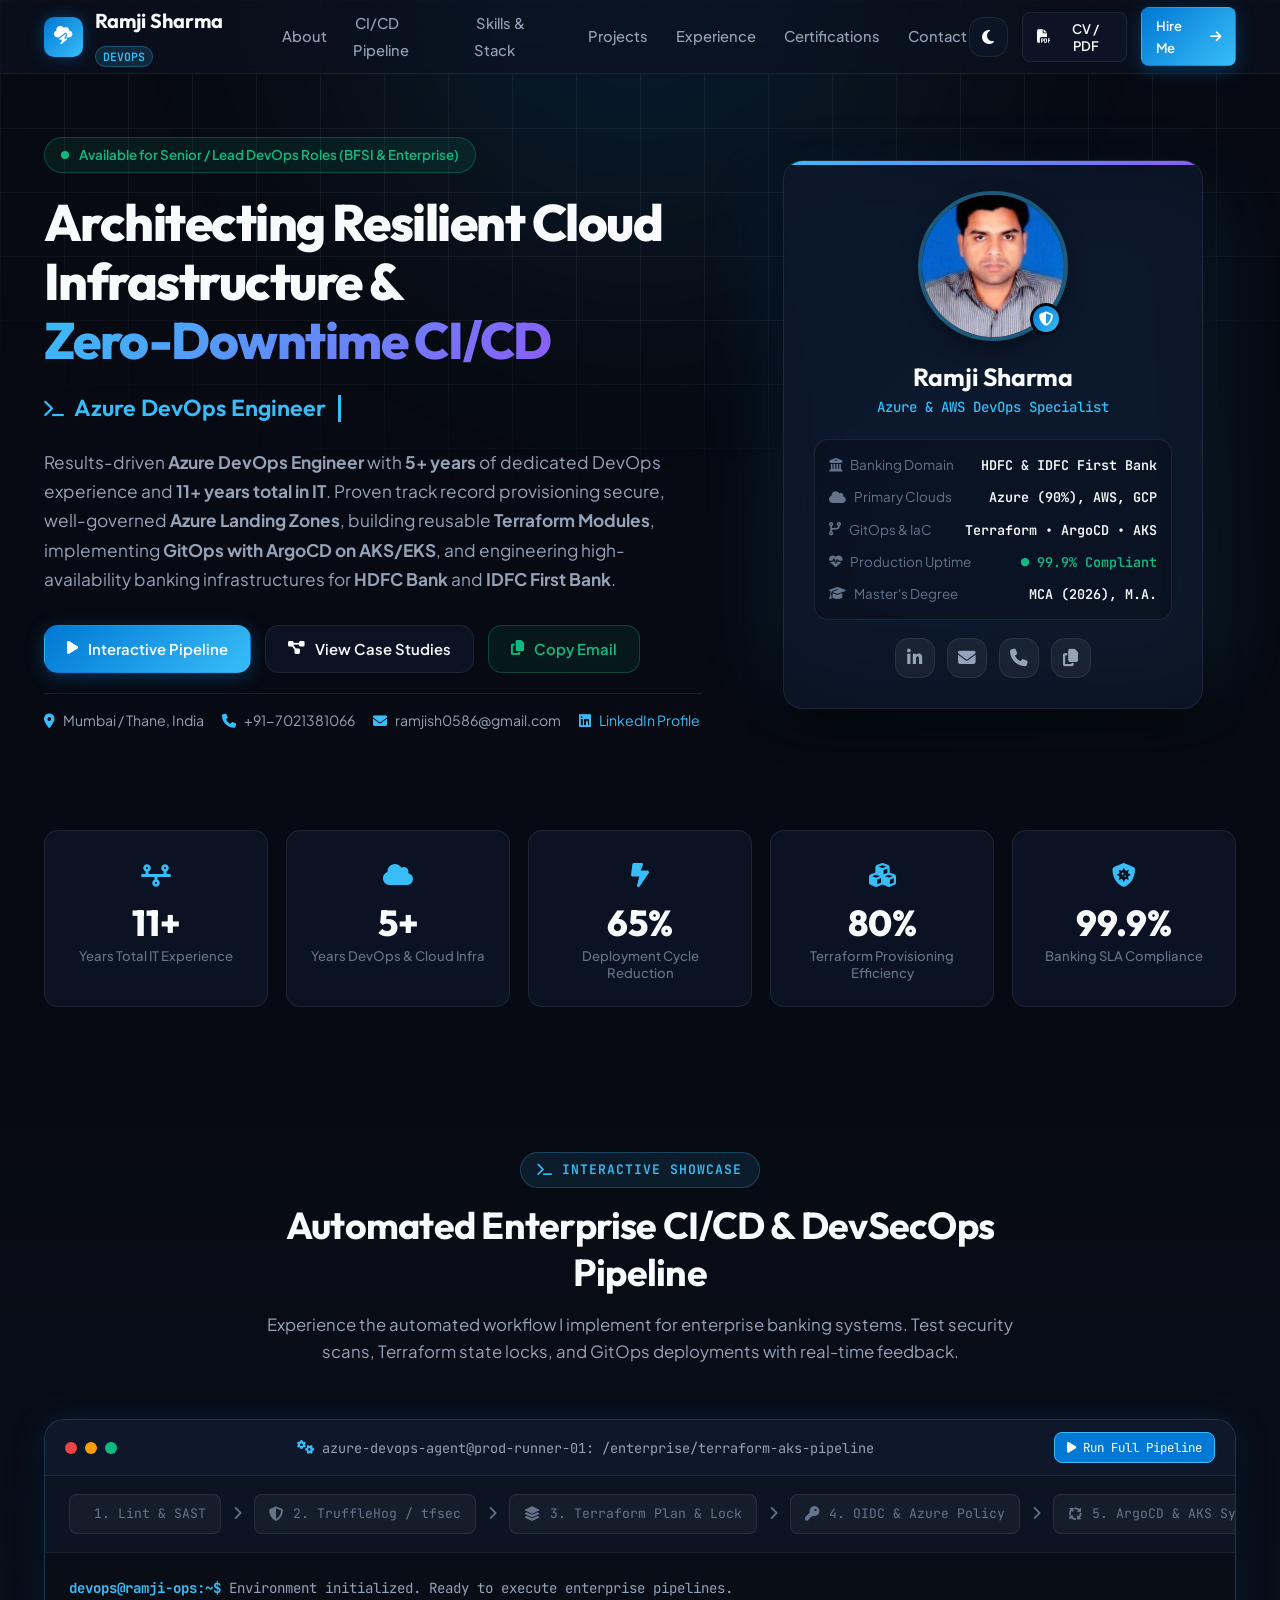
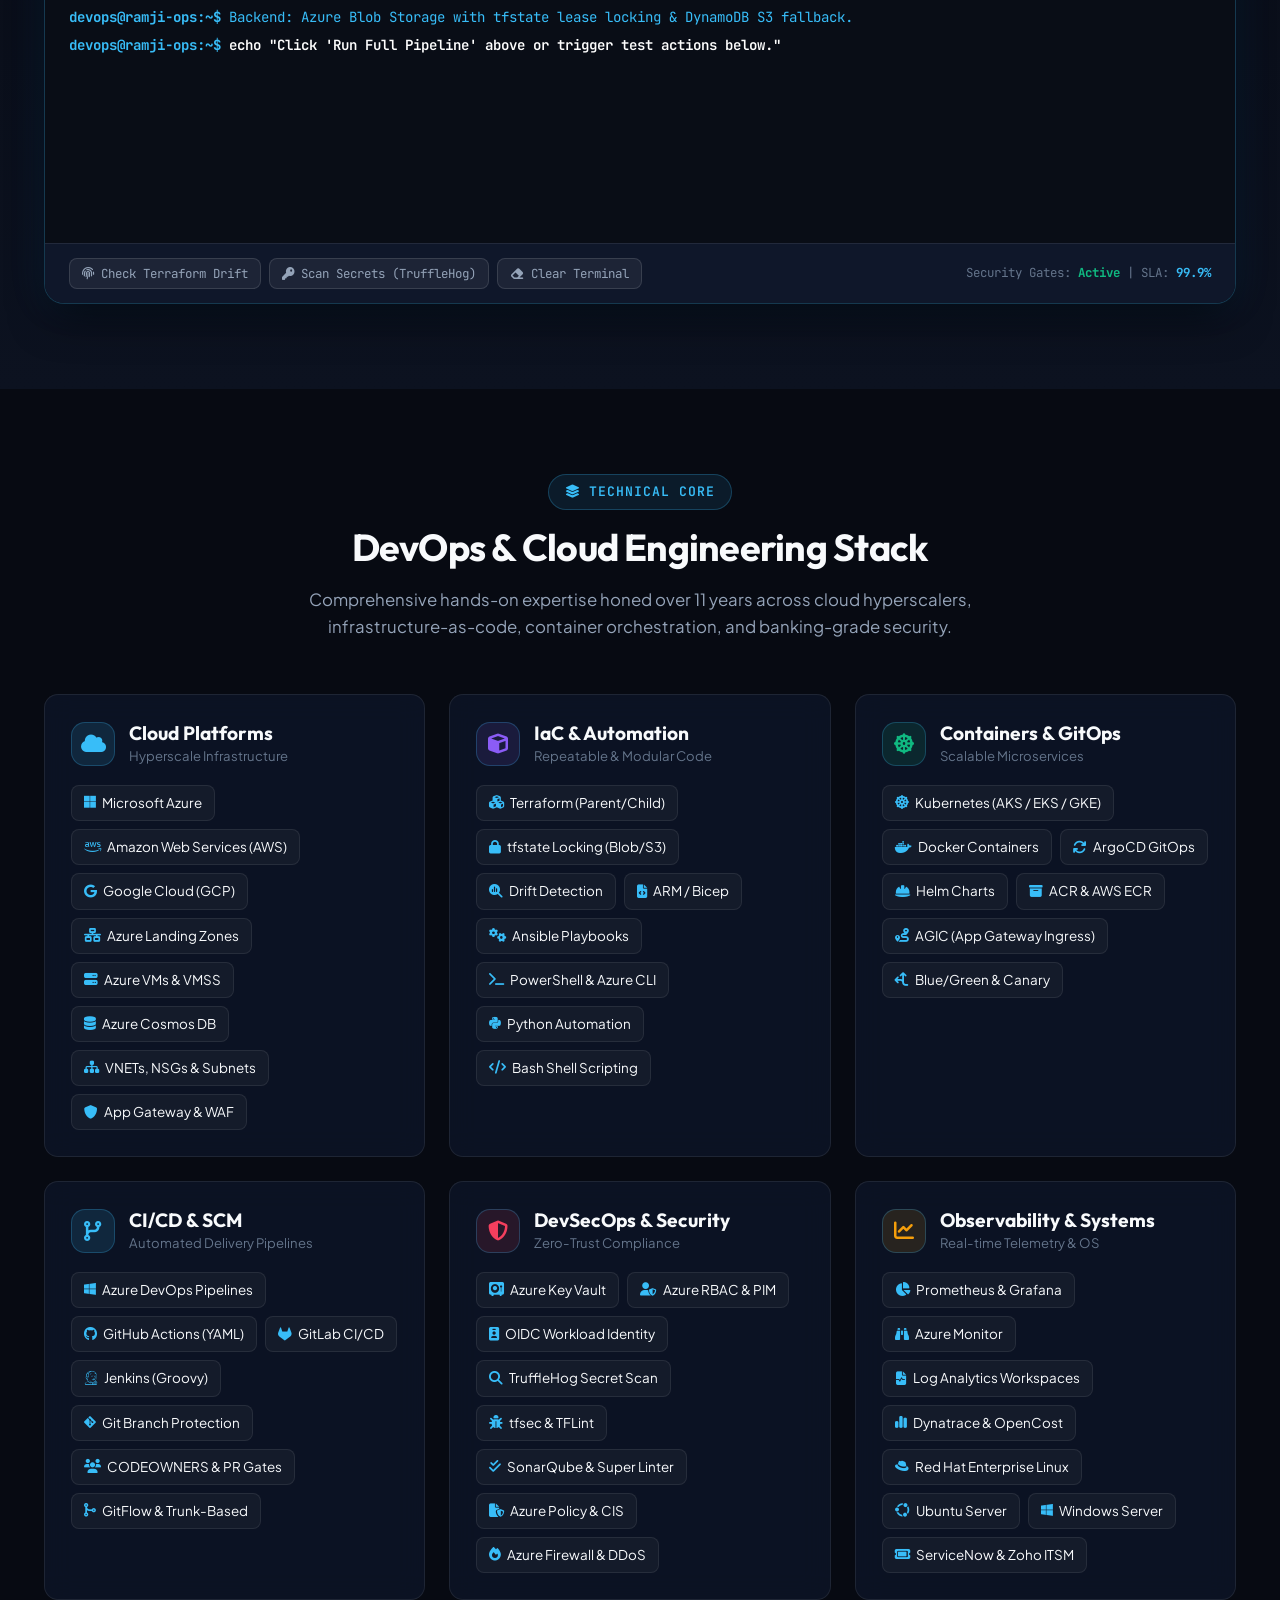
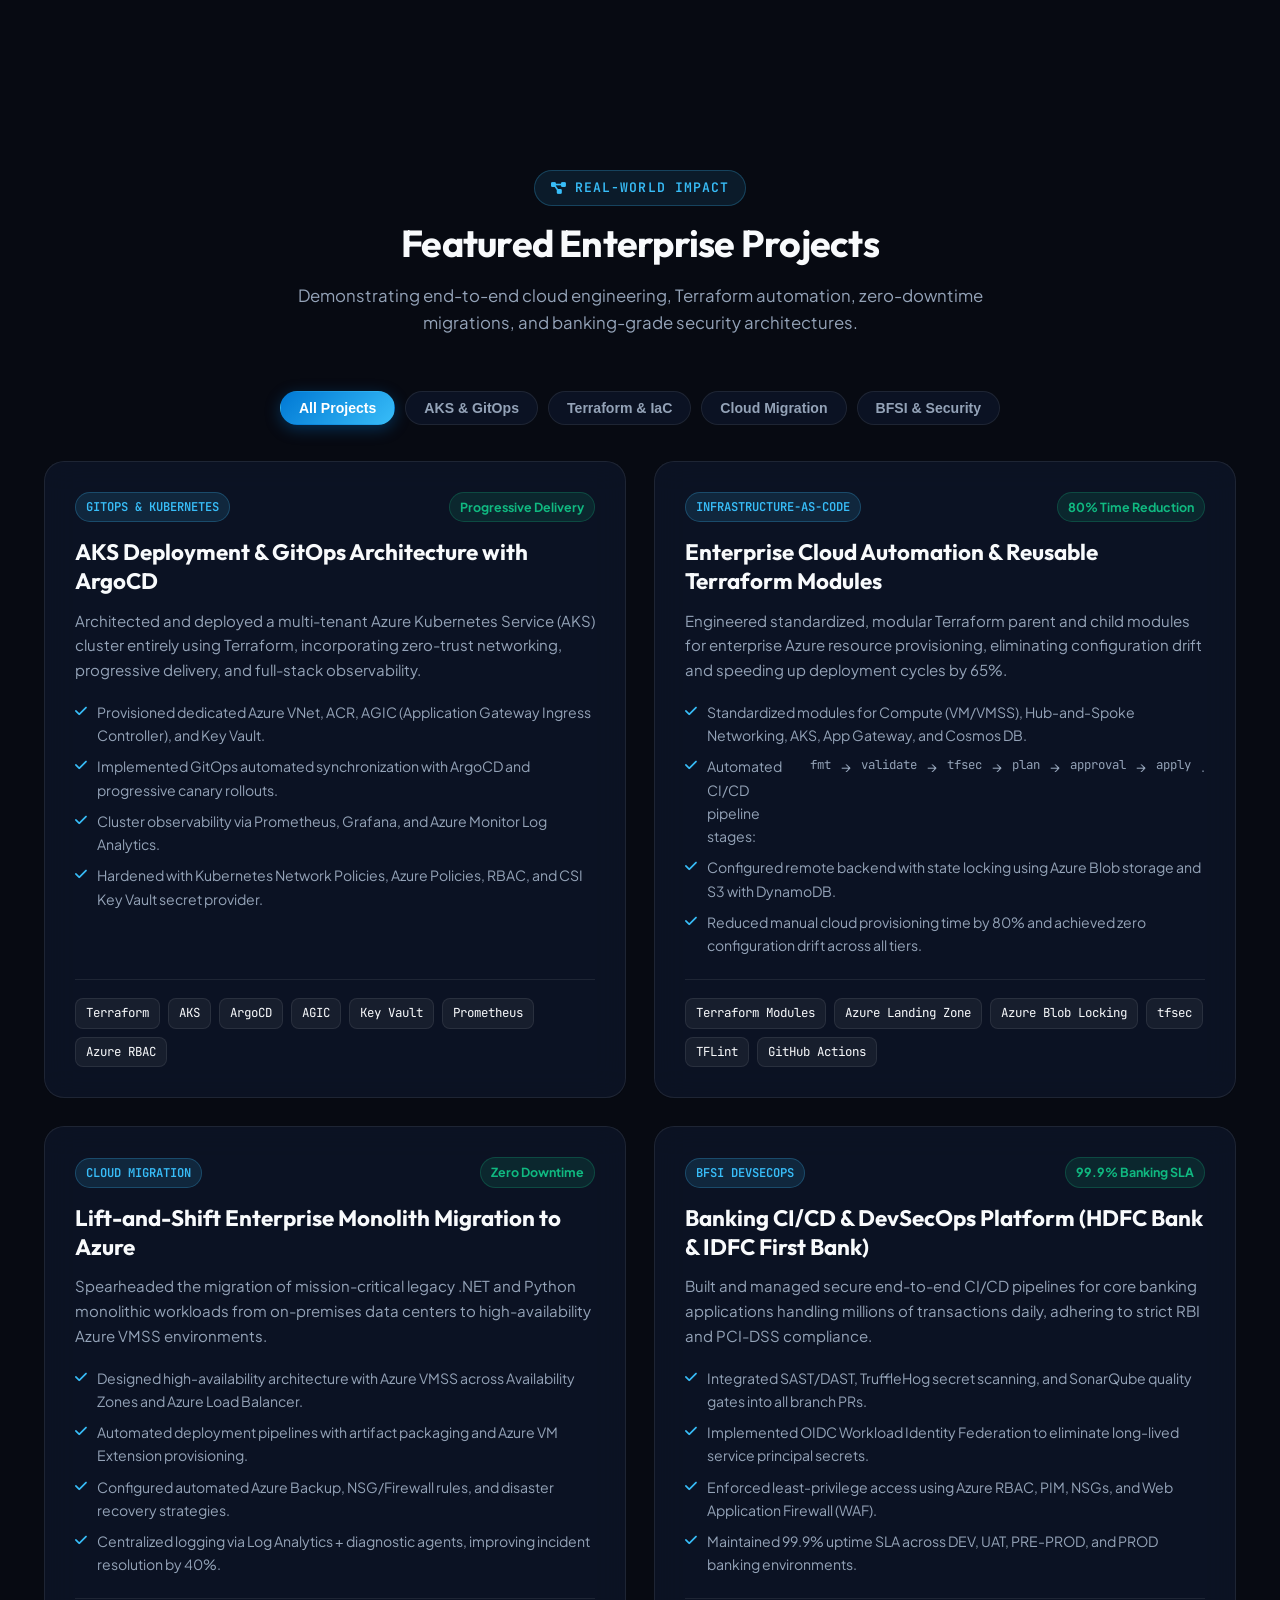
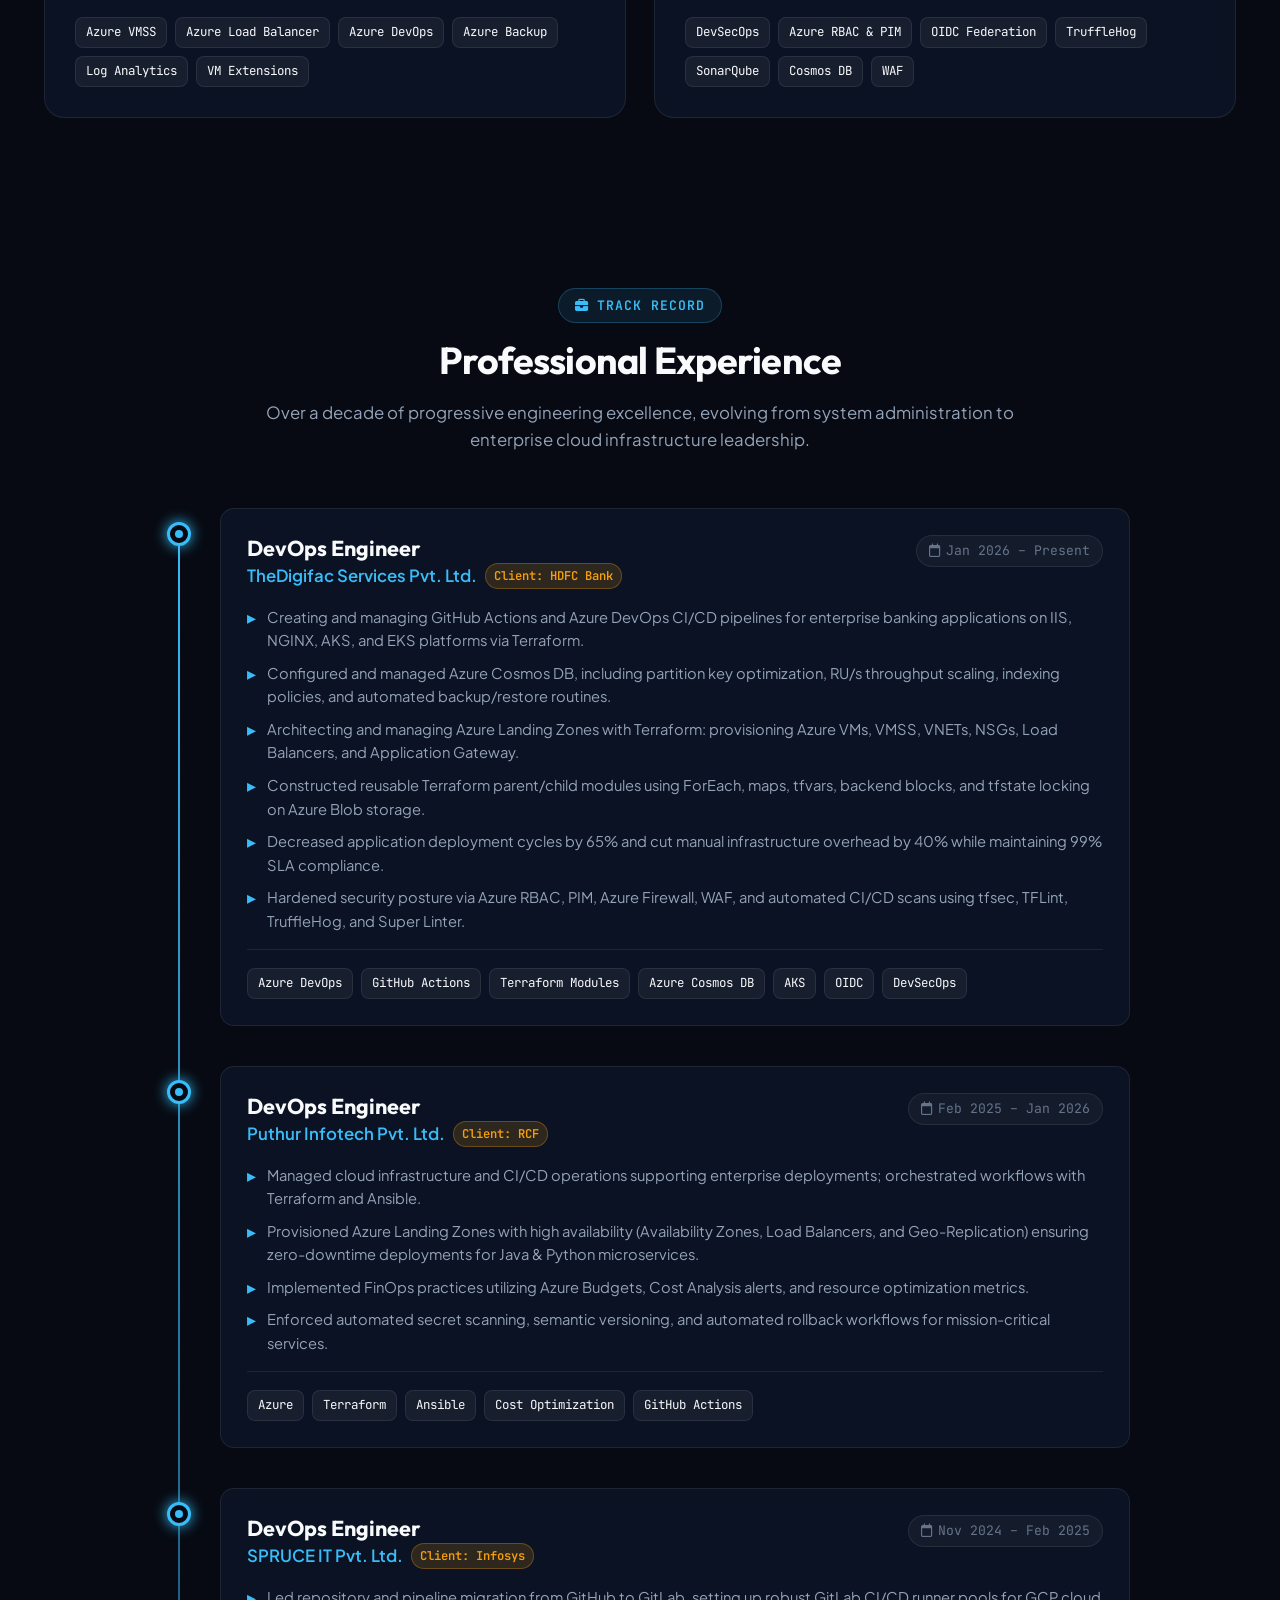
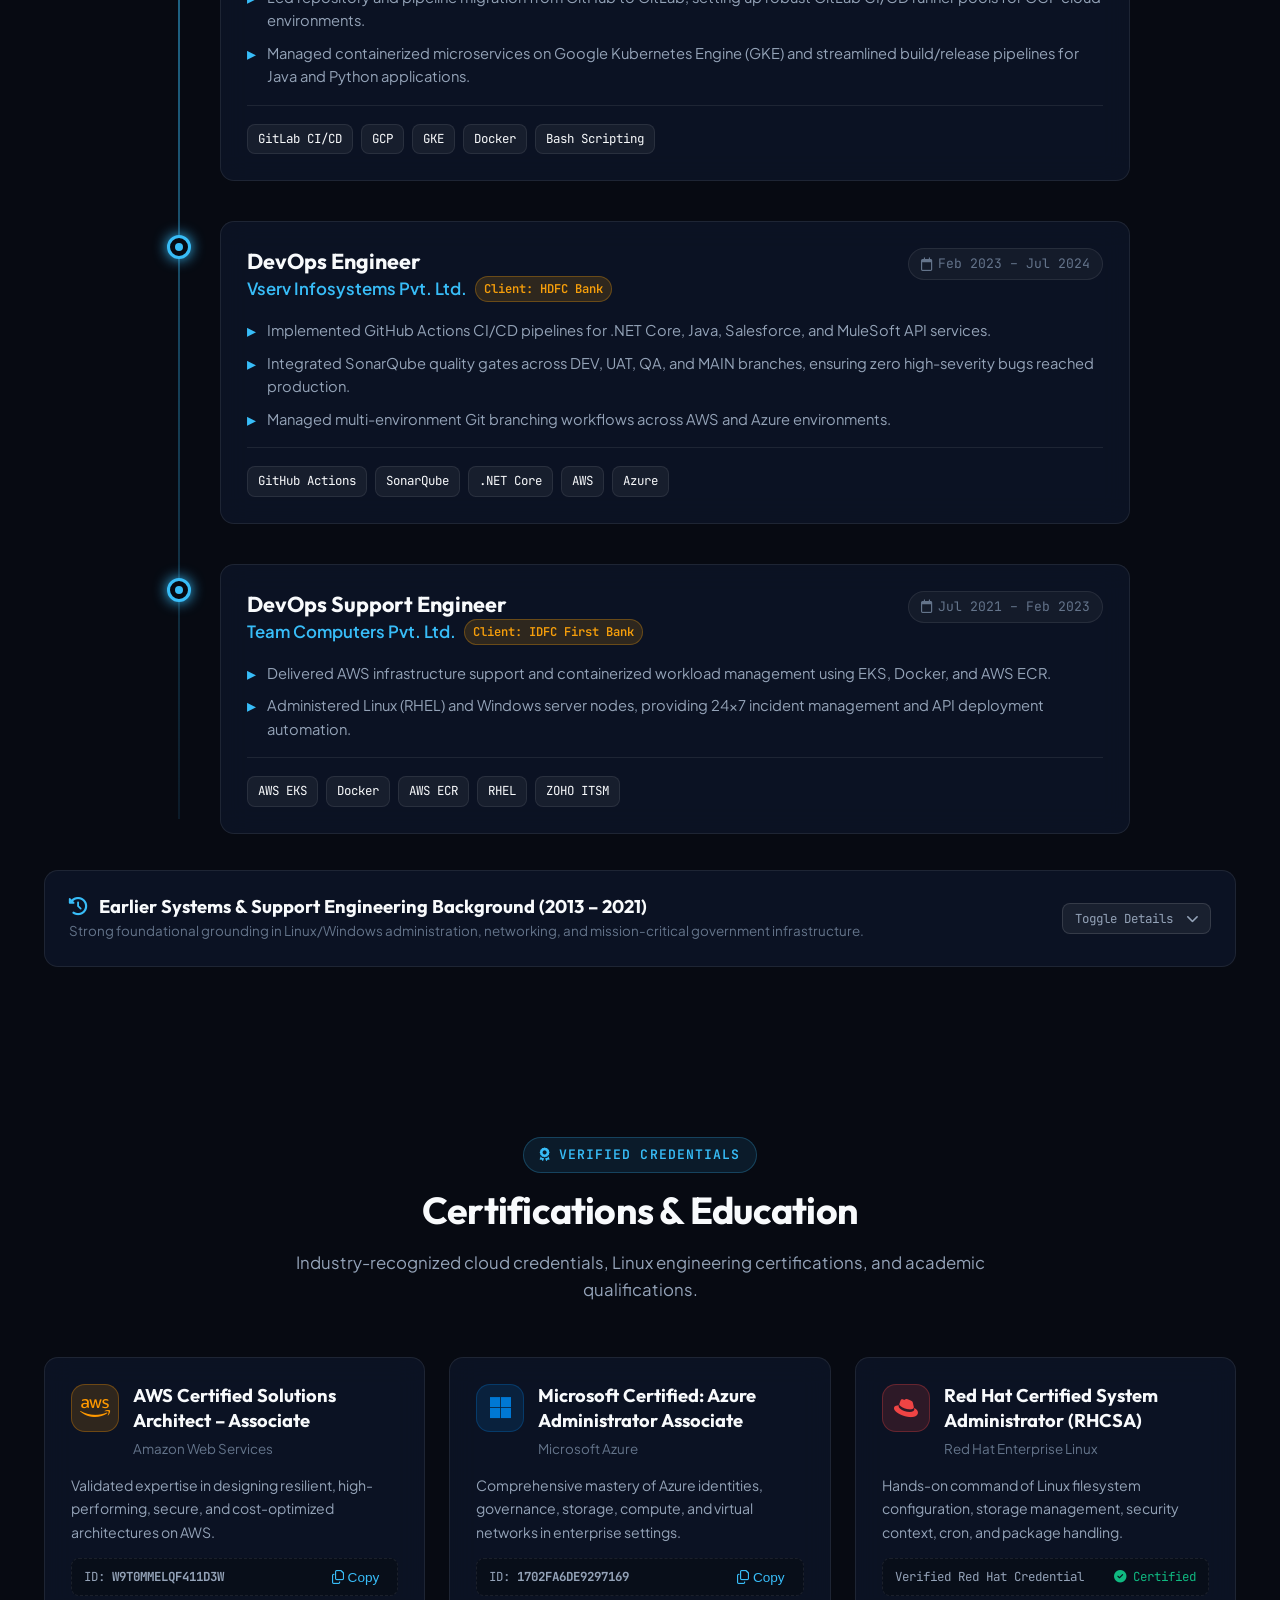
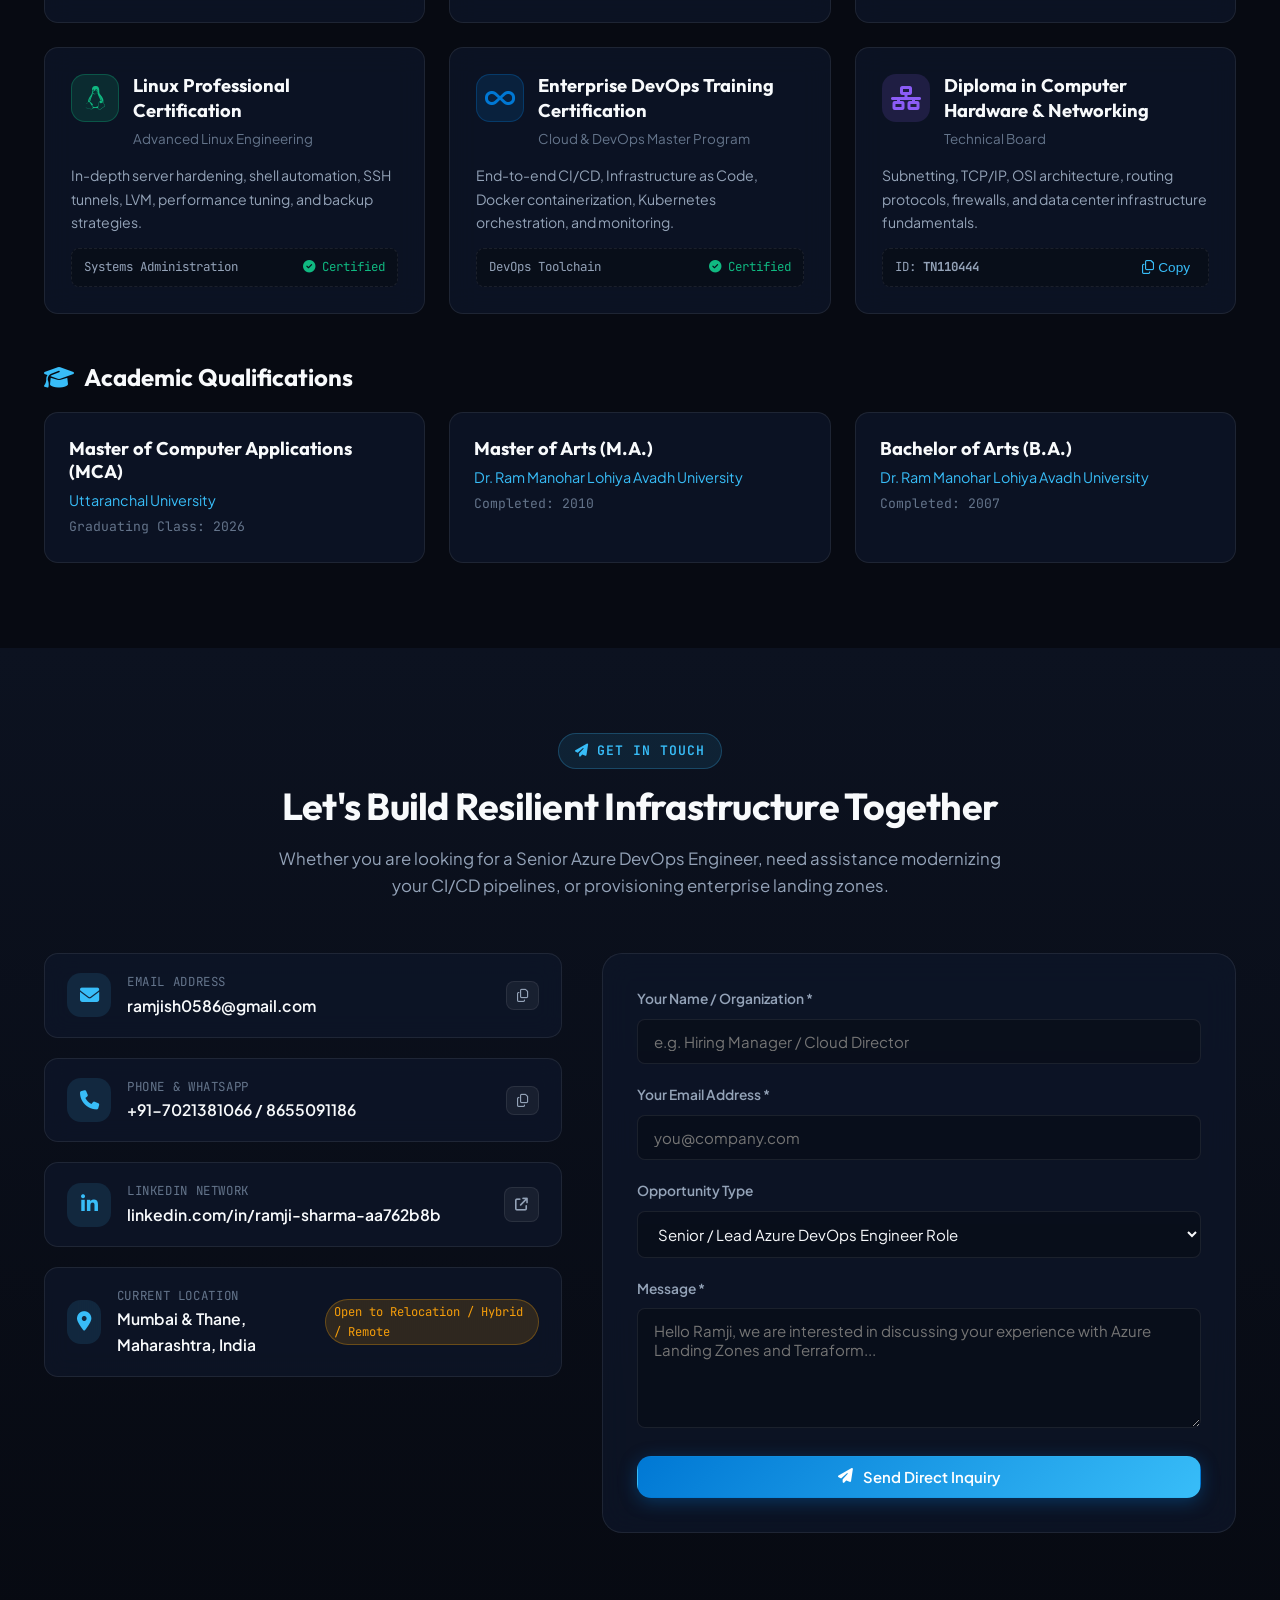
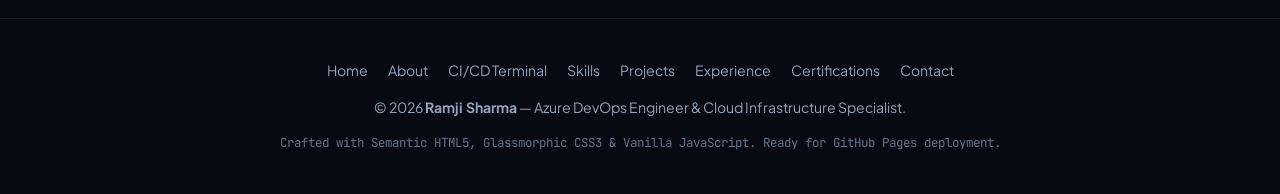
==== commit 84be3b69: "added code" ====
--- a/index.html
+++ b/index.html
@@ -1,336 +1,1139 @@
 <!DOCTYPE html>
 <html lang="en">
 <head>
-    <meta charset="UTF-8">
-    <meta name="viewport" content="width=device-width, initial-scale=1.0">
-    <title>Ramji Sharma - DevOps Engineer Portfolio</title>
-    <style>
-/* Profile photo styling */
-.profile-photo {
-    width: 150px;
-    height: 150px;
-    border-radius: 50%;
-    border: 4px solid #fff;
-    object-fit: cover;
-    margin-bottom: 15px;
-    box-shadow: 0px 4px 10px rgba(0,0,0,0.3);
-}
-
-/* Project section */
-.project {
-    margin-bottom: 20px;
-}
-
-.project h3 {
-    color: #0a3d62;
-    margin-bottom: 5px;
-}
-
-.project p {
-    line-height: 1.6;
-    margin: 3px 0;
-}
-
-/* Horizontal rule */
-hr {
-    border: 0;
-    border-top: 1px solid #ccc;
-    margin: 15px 0;
-}
-
-/* Body and general layout */
-body {
-    font-family: Arial, sans-serif;
-    margin: 0;
-    padding: 0;
-    background: #f4f4f4;
-    color: #222;
-}
-
-/* Header section */
-.header {
-    background: #0a3d62;
-    color: #fff;
-    padding: 40px;
-    text-align: center;
-}
-
-/* Sections */
-.section {
-    padding: 25px;
-    background: white;
-    margin: 20px;
-    border-radius: 10px;
-    box-shadow: 0px 3px 10px rgba(0,0,0,0.1);
-}
-
-/* Section headings */
-h2 {
-    border-left: 5px solid #0a3d62;
-    padding-left: 10px;
-    color: #0a3d62;
-}
-
-/* Lists */
-ul {
-    line-height: 1.6;
-}
-
-/* Tables */
-table {
-    width: 100%;
-    border-collapse: collapse;
-    margin-top: 10px;
-}
-
-table th, table td {
-    border: 1px solid #777;
-    padding: 8px;
-    text-align: left;
-}
-
-/* Footer */
-.footer {
-    background: #0a3d62;
-    color: #fff;
-    padding: 15px;
-    text-align: center;
-    margin-top: 30px;
-}
-
-/* Responsive */
-@media(max-width: 768px) {
-    .section {
-        margin: 10px;
-    }
-}
-</style>
-
+  <meta charset="UTF-8">
+  <meta name="viewport" content="width=device-width, initial-scale=1.0">
+  <title>Ramji Sharma | Azure DevOps Engineer & Cloud Infrastructure Specialist</title>
+  
+  <!-- SEO Meta Tags -->
+  <meta name="description" content="Portfolio of Ramji Sharma - Senior Azure DevOps Engineer with 11+ years IT experience (5+ in DevOps/Cloud). Specializing in Terraform, AKS, AWS, CI/CD, DevSecOps, and Banking Cloud Landing Zones.">
+  <meta name="keywords" content="Ramji Sharma, Azure DevOps Engineer, Cloud Architect, Terraform, Kubernetes, AKS, CI/CD, GitOps, DevSecOps, AWS, HDFC Bank, Mumbai">
+  <meta name="author" content="Ramji Sharma">
+  <meta property="og:title" content="Ramji Sharma | Azure DevOps Engineer & Cloud Infrastructure Specialist">
+  <meta property="og:description" content="Enterprise Cloud Infrastructure, Terraform IaC, AKS GitOps, and High-Availability Banking CI/CD Pipelines.">
+  <meta property="og:type" content="website">
+
+  <!-- Google Fonts -->
+  <link rel="preconnect" href="https://fonts.googleapis.com">
+  <link rel="preconnect" href="https://fonts.gstatic.com" crossorigin>
+  <link href="https://fonts.googleapis.com/css2?family=JetBrains+Mono:wght@400;500;600;700&family=Outfit:wght@400;500;600;700;800&family=Plus+Jakarta+Sans:wght@300;400;500;600;700;800&display=swap" rel="stylesheet">
+
+  <!-- Font Awesome 6 Icons -->
+  <link rel="stylesheet" href="https://cdnjs.cloudflare.com/ajax/libs/font-awesome/6.5.1/css/all.min.css" integrity="sha512-DTOQO9RWCH3ppGqcWaEA1BIZOC6xxalwEsw9c2QQeAIftl+Vegovlnee1c9QX4TctnWMn13TZye+giMm8e2LwA==" crossorigin="anonymous" referrerpolicy="no-referrer" />
+
+  <!-- Main Stylesheet -->
+  <link rel="stylesheet" href="style.css">
 </head>
-
 <body>
 
-    <div class="header">
-    <img src="Ramji sharma-Photo.jpg" alt="Ramji Sharma Photo" class="profile-photo">
-    <h1>Ramji Sharma</h1>
-    <p>DevOps Engineer | AWS | Azure | Terraform |Docker | Kubernetes |Azure DevOps | GitHub Actions | GitLab CI</p>
-    <p>10+ Years IT Experience | 5+ Years DevOps Experience</p>
-    <p>Email: ramjish586@gmail.com | Thane, Maharashtra</p>
-    <p>Contact: 7021381066 | 8655091186</p>
-</div>
-
+  <!-- Atmospheric Background Overlays -->
+  <div class="bg-mesh-overlay"></div>
+  <div class="ambient-glow"></div>
+
+  <!-- Sticky Glassmorphic Navbar -->
+  <header class="navbar" id="navbar">
+    <div class="container nav-container">
+      <a href="#hero" class="brand-logo" aria-label="Ramji Sharma Home">
+        <div class="brand-icon">
+          <i class="fa-solid fa-cloud-bolt"></i>
+        </div>
+        <div>
+          <span>Ramji Sharma</span>
+          <span class="brand-badge">DEVOPS</span>
+        </div>
+      </a>
+
+      <nav aria-label="Primary Navigation">
+        <ul class="nav-links" id="nav-links">
+          <li><a href="#about" class="nav-link">About</a></li>
+          <li><a href="#pipeline-demo" class="nav-link">CI/CD Pipeline</a></li>
+          <li><a href="#skills" class="nav-link">Skills & Stack</a></li>
+          <li><a href="#projects" class="nav-link">Projects</a></li>
+          <li><a href="#experience" class="nav-link">Experience</a></li>
+          <li><a href="#certifications" class="nav-link">Certifications</a></li>
+          <li><a href="#contact" class="nav-link">Contact</a></li>
+        </ul>
+      </nav>
+
+      <div class="nav-actions">
+        <button id="theme-toggle" class="theme-toggle-btn" aria-label="Toggle Light/Dark Theme" title="Toggle Theme">
+          <i class="fa-solid fa-moon"></i>
+        </button>
+        <button id="btn-print-resume" class="btn btn-secondary btn-sm" title="Print or Save Resume as PDF">
+          <i class="fa-solid fa-file-pdf"></i>
+          <span>CV / PDF</span>
+        </button>
+        <a href="#contact" class="btn btn-primary btn-sm">
+          <span>Hire Me</span>
+          <i class="fa-solid fa-arrow-right"></i>
+        </a>
+        <button class="mobile-menu-btn" id="mobile-menu-btn" aria-label="Open mobile menu">
+          <i class="fa-solid fa-bars"></i>
+        </button>
+      </div>
     </div>
-
-    <!-- PROFILE SUMMARY -->
-    <div class="section">
-        <h2>Profile Summary</h2>
-<ul>
-<li>DevOps Engineer with 5 years of experience and a total of 9+ years in the IT industry, specializing in software development, Linux & Windows server administration, Git, GitHub Actions, GitLab CI, Jenkins, Ansible, ECS, Docker, and AWS Cloud infrastructure support.</li>
-
-<li>Experienced in Git & GitHub with hands-on skills in managing Git branching, CI/CD pipelines, and implementing Git branching strategies for Prod, DEV, and UAT environments.</li>
-
-<li>Proficient in Linux system administration, including planning and scheduling cron jobs, managing ext4/xfs file systems, software package management (YUM & RPM), archiving and compression (Tar & Zip), backup & restore, process management, shell scripting, user administration, file permissions, ownership, groups, and remote system administration (SSH). Also experienced with hard links, soft links.</li>
-
-<li>Hands-on experience with GitHub Actions CI/CD pipelines for .NET and Java applications, Git branching strategies, GitHub releases, and SonarQube integration.</li>
-
-<li>Experienced in GitLab CI/CD pipelines including GitLab projects & groups, runner configuration, variables, artifacts, stages, scripts, rules, needs, includes, and SonarQube integration.</li>
-
-<li>Strong knowledge of Git branching strategies for Prod, DEV, and UAT environments. Skilled in branching, merging, SCM tools, and working with Visual Studio Code.</li>
-
-<li>Experienced with Jenkins pipelines including Freestyle, Declarative, and Scripted pipelines, along with working knowledge of Groovy scripting.</li>
-
-<li>Experienced in monitoring and infrastructure analysis using Grafana and AWS CloudWatch. Also skilled in handling Jira and Zoho ticketing systems for daily operational support.</li>
-
-<li>Worked on AWS Terraform projects using providers, modules, plugins, resources, resource blocks, destroy operations, AWS CLI configuration, variables, functions, Terraform Cloud, and Terraform Enterprise.</li>
-
-<li>Good understanding of Software Development Life Cycle (SDLC) methodologies including Waterfall and Agile.</li>
-
-<li>Installed and configured servers using Ansible Playbooks, enabling efficient deployments, automated configuration management, and patch management.</li>
-
-<li>Practical experience with AWS services including IAM, VPC, EC2, ELB, Target Groups, Auto Scaling, Route 53, S3, Lambda, and creating custom VPC architectures with subnets, NAT gateways, and security groups.</li>
-</ul>
-
+  </header>
+
+  <main>
+    <!-- HERO SECTION -->
+    <section class="hero-section" id="hero">
+      <div class="container hero-grid">
+        <div class="hero-content">
+          <div class="availability-pill">
+            <span class="pulsing-dot"></span>
+            <span>Available for Senior / Lead DevOps Roles (BFSI & Enterprise)</span>
+          </div>
+
+          <h1 class="hero-title">
+            Architecting Resilient Cloud Infrastructure & <span class="gradient-text">Zero-Downtime CI/CD</span>
+          </h1>
+
+          <div class="hero-role-wrapper">
+            <i class="fa-solid fa-terminal" style="font-size: 1.1rem; color: var(--azure-cyan);"></i>
+            <span id="typewriter-text">Azure DevOps Engineer</span>
+            <span class="typewriter-cursor"></span>
+          </div>
+
+          <p class="hero-bio">
+            Results-driven <strong>Azure DevOps Engineer</strong> with <strong>5+ years</strong> of dedicated DevOps experience and <strong>11+ years total in IT</strong>. Proven track record provisioning secure, well-governed <strong>Azure Landing Zones</strong>, building reusable <strong>Terraform Modules</strong>, implementing <strong>GitOps with ArgoCD on AKS/EKS</strong>, and engineering high-availability banking infrastructures for <strong>HDFC Bank</strong> and <strong>IDFC First Bank</strong>.
+          </p>
+
+          <div class="hero-actions">
+            <a href="#pipeline-demo" class="btn btn-primary">
+              <i class="fa-solid fa-play"></i>
+              <span>Interactive Pipeline</span>
+            </a>
+            <a href="#projects" class="btn btn-secondary">
+              <i class="fa-solid fa-diagram-project"></i>
+              <span>View Case Studies</span>
+            </a>
+            <button class="btn btn-outline-emerald" onclick="copyToClipboard('ramjish0586@gmail.com', 'Email Address')">
+              <i class="fa-solid fa-copy"></i>
+              <span>Copy Email</span>
+            </button>
+          </div>
+
+          <div class="hero-contact-quick">
+            <div class="hero-contact-item">
+              <i class="fa-solid fa-location-dot"></i>
+              <span>Mumbai / Thane, India</span>
+            </div>
+            <div class="hero-contact-item">
+              <i class="fa-solid fa-phone"></i>
+              <a href="tel:+917021381066" style="color: inherit;">+91-7021381066</a>
+            </div>
+            <div class="hero-contact-item">
+              <i class="fa-solid fa-envelope"></i>
+              <a href="mailto:ramjish0586@gmail.com" style="color: inherit;">ramjish0586@gmail.com</a>
+            </div>
+            <div class="hero-contact-item">
+              <i class="fa-brands fa-linkedin"></i>
+              <a href="https://www.linkedin.com/in/ramji-sharma-aa762b8b/" target="_blank" rel="noopener noreferrer">LinkedIn Profile</a>
+            </div>
+          </div>
+        </div>
+
+        <!-- Profile Visual Card -->
+        <div class="hero-card-wrapper" id="about">
+          <div class="hero-card-glow"></div>
+          <div class="profile-card">
+            <div class="profile-photo-container">
+              <img src="Ramji sharma-Photo.jpg" alt="Ramji Sharma - Azure DevOps Engineer" class="profile-photo">
+              <div class="photo-badge" title="Certified Cloud Professional">
+                <i class="fa-solid fa-shield-halved"></i>
+              </div>
+            </div>
+
+            <div class="profile-card-header">
+              <h2 class="profile-card-name">Ramji Sharma</h2>
+              <p class="profile-card-title">Azure & AWS DevOps Specialist</p>
+            </div>
+
+            <div class="telemetry-list">
+              <div class="telemetry-row">
+                <span class="telemetry-label"><i class="fa-solid fa-building-columns"></i> Banking Domain</span>
+                <span class="telemetry-value">HDFC & IDFC First Bank</span>
+              </div>
+              <div class="telemetry-row">
+                <span class="telemetry-label"><i class="fa-solid fa-cloud"></i> Primary Clouds</span>
+                <span class="telemetry-value">Azure (90%), AWS, GCP</span>
+              </div>
+              <div class="telemetry-row">
+                <span class="telemetry-label"><i class="fa-solid fa-code-branch"></i> GitOps & IaC</span>
+                <span class="telemetry-value">Terraform • ArgoCD • AKS</span>
+              </div>
+              <div class="telemetry-row">
+                <span class="telemetry-label"><i class="fa-solid fa-heart-pulse"></i> Production Uptime</span>
+                <span class="telemetry-value healthy">● 99.9% Compliant</span>
+              </div>
+              <div class="telemetry-row">
+                <span class="telemetry-label"><i class="fa-solid fa-graduation-cap"></i> Master's Degree</span>
+                <span class="telemetry-value">MCA (2026), M.A.</span>
+              </div>
+            </div>
+
+            <div class="profile-card-footer">
+              <a href="https://www.linkedin.com/in/ramji-sharma-aa762b8b/" target="_blank" rel="noopener noreferrer" class="social-icon-btn" title="LinkedIn Profile" aria-label="LinkedIn">
+                <i class="fa-brands fa-linkedin-in"></i>
+              </a>
+              <a href="mailto:ramjish0586@gmail.com" class="social-icon-btn" title="Send Email" aria-label="Email">
+                <i class="fa-solid fa-envelope"></i>
+              </a>
+              <a href="tel:+917021381066" class="social-icon-btn" title="Call Phone" aria-label="Phone">
+                <i class="fa-solid fa-phone"></i>
+              </a>
+              <button onclick="copyToClipboard('+917021381066', 'Phone Number')" class="social-icon-btn" title="Copy Phone" aria-label="Copy Phone">
+                <i class="fa-solid fa-copy"></i>
+              </button>
+            </div>
+          </div>
+        </div>
+      </div>
+    </section>
+
+    <!-- KEY IMPACT METRICS COUNTER -->
+    <section class="stats-section">
+      <div class="container">
+        <div class="stats-grid">
+          <div class="stat-card">
+            <div class="stat-icon"><i class="fa-solid fa-timeline"></i></div>
+            <div class="stat-number">11+</div>
+            <div class="stat-label">Years Total IT Experience</div>
+          </div>
+          <div class="stat-card">
+            <div class="stat-icon"><i class="fa-solid fa-cloud"></i></div>
+            <div class="stat-number">5+</div>
+            <div class="stat-label">Years DevOps & Cloud Infra</div>
+          </div>
+          <div class="stat-card">
+            <div class="stat-icon"><i class="fa-solid fa-bolt-lightning"></i></div>
+            <div class="stat-number">65%</div>
+            <div class="stat-label">Deployment Cycle Reduction</div>
+          </div>
+          <div class="stat-card">
+            <div class="stat-icon"><i class="fa-solid fa-cubes"></i></div>
+            <div class="stat-number">80%</div>
+            <div class="stat-label">Terraform Provisioning Efficiency</div>
+          </div>
+          <div class="stat-card">
+            <div class="stat-icon"><i class="fa-solid fa-shield-virus"></i></div>
+            <div class="stat-number">99.9%</div>
+            <div class="stat-label">Banking SLA Compliance</div>
+          </div>
+        </div>
+      </div>
+    </section>
+
+    <!-- INTERACTIVE DEVOPS PIPELINE & TERMINAL SIMULATOR -->
+    <section class="pipeline-section" id="pipeline-demo">
+      <div class="container">
+        <div class="section-header">
+          <div class="section-tag"><i class="fa-solid fa-terminal"></i> Interactive Showcase</div>
+          <h2 class="section-title">Automated Enterprise CI/CD & DevSecOps Pipeline</h2>
+          <p class="section-subtitle">
+            Experience the automated workflow I implement for enterprise banking systems. Test security scans, Terraform state locks, and GitOps deployments with real-time feedback.
+          </p>
+        </div>
+
+        <div class="pipeline-terminal-container">
+          <div class="terminal-header">
+            <div class="terminal-controls">
+              <span class="mac-dot dot-red"></span>
+              <span class="mac-dot dot-yellow"></span>
+              <span class="mac-dot dot-green"></span>
+            </div>
+            <div class="terminal-title">
+              <i class="fa-solid fa-gears" style="color: var(--azure-cyan);"></i>
+              <span>azure-devops-agent@prod-runner-01: /enterprise/terraform-aks-pipeline</span>
+            </div>
+            <div class="terminal-actions">
+              <button class="term-btn primary" id="btn-run-pipeline">
+                <i class="fa-solid fa-play"></i> Run Full Pipeline
+              </button>
+            </div>
+          </div>
+
+          <!-- Pipeline Stages Flow Indicator -->
+          <div class="pipeline-flow-bar">
+            <div class="pipeline-stage" id="stage-1">
+              <i class="fa-solid fa-code-check pipeline-stage-icon"></i>
+              <span>1. Lint & SAST</span>
+            </div>
+            <i class="fa-solid fa-chevron-right pipeline-arrow"></i>
+            
+            <div class="pipeline-stage" id="stage-2">
+              <i class="fa-solid fa-shield-halved pipeline-stage-icon"></i>
+              <span>2. TruffleHog / tfsec</span>
+            </div>
+            <i class="fa-solid fa-chevron-right pipeline-arrow"></i>
+
+            <div class="pipeline-stage" id="stage-3">
+              <i class="fa-solid fa-layer-group pipeline-stage-icon"></i>
+              <span>3. Terraform Plan & Lock</span>
+            </div>
+            <i class="fa-solid fa-chevron-right pipeline-arrow"></i>
+
+            <div class="pipeline-stage" id="stage-4">
+              <i class="fa-solid fa-key pipeline-stage-icon"></i>
+              <span>4. OIDC & Azure Policy</span>
+            </div>
+            <i class="fa-solid fa-chevron-right pipeline-arrow"></i>
+
+            <div class="pipeline-stage" id="stage-5">
+              <i class="fa-solid fa-arrows-spin pipeline-stage-icon"></i>
+              <span>5. ArgoCD & AKS Sync</span>
+            </div>
+          </div>
+
+          <!-- Terminal Log Console Screen -->
+          <div class="terminal-body" id="terminal-body">
+            <div class="terminal-line">
+              <span class="term-prompt">devops@ramji-ops:~$</span>
+              <span class="term-info">Environment initialized. Ready to execute enterprise pipelines.</span>
+            </div>
+            <div class="terminal-line">
+              <span class="term-prompt">devops@ramji-ops:~$</span>
+              <span class="term-azure">Backend: Azure Blob Storage with tfstate lease locking & DynamoDB S3 fallback.</span>
+            </div>
+            <div class="terminal-line">
+              <span class="term-prompt">devops@ramji-ops:~$</span>
+              <span class="term-cmd">echo "Click 'Run Full Pipeline' above or trigger test actions below."</span>
+            </div>
+          </div>
+
+          <!-- Terminal Action Footer -->
+          <div class="terminal-footer">
+            <div class="term-quick-btns">
+              <button class="term-btn" id="btn-check-drift">
+                <i class="fa-solid fa-fingerprint"></i> Check Terraform Drift
+              </button>
+              <button class="term-btn" id="btn-scan-secrets">
+                <i class="fa-solid fa-key"></i> Scan Secrets (TruffleHog)
+              </button>
+              <button class="term-btn" id="btn-clear-terminal">
+                <i class="fa-solid fa-eraser"></i> Clear Terminal
+              </button>
+            </div>
+            <span style="font-family: var(--font-mono); font-size: 0.78rem; color: var(--text-muted);">
+              Security Gates: <strong style="color: var(--emerald-green);">Active</strong> | SLA: <strong style="color: var(--azure-cyan);">99.9%</strong>
+            </span>
+          </div>
+        </div>
+      </div>
+    </section>
+
+    <!-- TECHNICAL SKILLS & TOOLCHAIN MATRIX -->
+    <section id="skills">
+      <div class="container">
+        <div class="section-header">
+          <div class="section-tag"><i class="fa-solid fa-layer-group"></i> Technical Core</div>
+          <h2 class="section-title">DevOps & Cloud Engineering Stack</h2>
+          <p class="section-subtitle">
+            Comprehensive hands-on expertise honed over 11 years across cloud hyperscalers, infrastructure-as-code, container orchestration, and banking-grade security.
+          </p>
+        </div>
+
+        <div class="skills-grid">
+          <!-- Cloud Platforms -->
+          <div class="skill-category-card">
+            <div class="skill-card-header">
+              <div class="skill-header-icon"><i class="fa-solid fa-cloud"></i></div>
+              <div>
+                <h3 class="skill-card-title">Cloud Platforms</h3>
+                <p style="font-size: 0.82rem; color: var(--text-muted);">Hyperscale Infrastructure</p>
+              </div>
+            </div>
+            <div class="skill-items-list">
+              <span class="skill-chip"><i class="fa-brands fa-microsoft"></i> Microsoft Azure</span>
+              <span class="skill-chip"><i class="fa-brands fa-aws"></i> Amazon Web Services (AWS)</span>
+              <span class="skill-chip"><i class="fa-brands fa-google"></i> Google Cloud (GCP)</span>
+              <span class="skill-chip"><i class="fa-solid fa-network-wired"></i> Azure Landing Zones</span>
+              <span class="skill-chip"><i class="fa-solid fa-server"></i> Azure VMs & VMSS</span>
+              <span class="skill-chip"><i class="fa-solid fa-database"></i> Azure Cosmos DB</span>
+              <span class="skill-chip"><i class="fa-solid fa-sitemap"></i> VNETs, NSGs & Subnets</span>
+              <span class="skill-chip"><i class="fa-solid fa-shield"></i> App Gateway & WAF</span>
+            </div>
+          </div>
+
+          <!-- IaC & Automation -->
+          <div class="skill-category-card">
+            <div class="skill-card-header">
+              <div class="skill-header-icon" style="color: var(--devops-purple); background: rgba(139, 92, 246, 0.12);"><i class="fa-solid fa-cube"></i></div>
+              <div>
+                <h3 class="skill-card-title">IaC & Automation</h3>
+                <p style="font-size: 0.82rem; color: var(--text-muted);">Repeatable & Modular Code</p>
+              </div>
+            </div>
+            <div class="skill-items-list">
+              <span class="skill-chip"><i class="fa-solid fa-cubes"></i> Terraform (Parent/Child)</span>
+              <span class="skill-chip"><i class="fa-solid fa-lock"></i> tfstate Locking (Blob/S3)</span>
+              <span class="skill-chip"><i class="fa-solid fa-magnifying-glass-chart"></i> Drift Detection</span>
+              <span class="skill-chip"><i class="fa-solid fa-file-code"></i> ARM / Bicep</span>
+              <span class="skill-chip"><i class="fa-solid fa-gears"></i> Ansible Playbooks</span>
+              <span class="skill-chip"><i class="fa-solid fa-terminal"></i> PowerShell & Azure CLI</span>
+              <span class="skill-chip"><i class="fa-brands fa-python"></i> Python Automation</span>
+              <span class="skill-chip"><i class="fa-solid fa-code"></i> Bash Shell Scripting</span>
+            </div>
+          </div>
+
+          <!-- Containers & GitOps -->
+          <div class="skill-category-card">
+            <div class="skill-card-header">
+              <div class="skill-header-icon" style="color: var(--emerald-green); background: rgba(16, 185, 129, 0.12);"><i class="fa-solid fa-dharmachakra"></i></div>
+              <div>
+                <h3 class="skill-card-title">Containers & GitOps</h3>
+                <p style="font-size: 0.82rem; color: var(--text-muted);">Scalable Microservices</p>
+              </div>
+            </div>
+            <div class="skill-items-list">
+              <span class="skill-chip"><i class="fa-solid fa-dharmachakra"></i> Kubernetes (AKS / EKS / GKE)</span>
+              <span class="skill-chip"><i class="fa-brands fa-docker"></i> Docker Containers</span>
+              <span class="skill-chip"><i class="fa-solid fa-sync"></i> ArgoCD GitOps</span>
+              <span class="skill-chip"><i class="fa-solid fa-helmet-safety"></i> Helm Charts</span>
+              <span class="skill-chip"><i class="fa-solid fa-box-archive"></i> ACR & AWS ECR</span>
+              <span class="skill-chip"><i class="fa-solid fa-route"></i> AGIC (App Gateway Ingress)</span>
+              <span class="skill-chip"><i class="fa-solid fa-arrows-split-up-and-left"></i> Blue/Green & Canary</span>
+            </div>
+          </div>
+
+          <!-- CI/CD & Version Control -->
+          <div class="skill-category-card">
+            <div class="skill-card-header">
+              <div class="skill-header-icon"><i class="fa-solid fa-code-branch"></i></div>
+              <div>
+                <h3 class="skill-card-title">CI/CD & SCM</h3>
+                <p style="font-size: 0.82rem; color: var(--text-muted);">Automated Delivery Pipelines</p>
+              </div>
+            </div>
+            <div class="skill-items-list">
+              <span class="skill-chip"><i class="fa-brands fa-windows"></i> Azure DevOps Pipelines</span>
+              <span class="skill-chip"><i class="fa-brands fa-github"></i> GitHub Actions (YAML)</span>
+              <span class="skill-chip"><i class="fa-brands fa-gitlab"></i> GitLab CI/CD</span>
+              <span class="skill-chip"><i class="fa-brands fa-jenkins"></i> Jenkins (Groovy)</span>
+              <span class="skill-chip"><i class="fa-brands fa-git-alt"></i> Git Branch Protection</span>
+              <span class="skill-chip"><i class="fa-solid fa-users"></i> CODEOWNERS & PR Gates</span>
+              <span class="skill-chip"><i class="fa-solid fa-code-merge"></i> GitFlow & Trunk-Based</span>
+            </div>
+          </div>
+
+          <!-- DevSecOps & Governance -->
+          <div class="skill-category-card">
+            <div class="skill-card-header">
+              <div class="skill-header-icon" style="color: var(--danger-rose); background: rgba(244, 63, 94, 0.12);"><i class="fa-solid fa-shield-halved"></i></div>
+              <div>
+                <h3 class="skill-card-title">DevSecOps & Security</h3>
+                <p style="font-size: 0.82rem; color: var(--text-muted);">Zero-Trust Compliance</p>
+              </div>
+            </div>
+            <div class="skill-items-list">
+              <span class="skill-chip"><i class="fa-solid fa-vault"></i> Azure Key Vault</span>
+              <span class="skill-chip"><i class="fa-solid fa-user-shield"></i> Azure RBAC & PIM</span>
+              <span class="skill-chip"><i class="fa-solid fa-id-badge"></i> OIDC Workload Identity</span>
+              <span class="skill-chip"><i class="fa-solid fa-search"></i> TruffleHog Secret Scan</span>
+              <span class="skill-chip"><i class="fa-solid fa-bug"></i> tfsec & TFLint</span>
+              <span class="skill-chip"><i class="fa-solid fa-check-double"></i> SonarQube & Super Linter</span>
+              <span class="skill-chip"><i class="fa-solid fa-file-shield"></i> Azure Policy & CIS</span>
+              <span class="skill-chip"><i class="fa-solid fa-fire"></i> Azure Firewall & DDoS</span>
+            </div>
+          </div>
+
+          <!-- Observability, OS & Systems -->
+          <div class="skill-category-card">
+            <div class="skill-card-header">
+              <div class="skill-header-icon" style="color: var(--warning-amber); background: rgba(245, 158, 11, 0.12);"><i class="fa-solid fa-chart-line"></i></div>
+              <div>
+                <h3 class="skill-card-title">Observability & Systems</h3>
+                <p style="font-size: 0.82rem; color: var(--text-muted);">Real-time Telemetry & OS</p>
+              </div>
+            </div>
+            <div class="skill-items-list">
+              <span class="skill-chip"><i class="fa-solid fa-chart-pie"></i> Prometheus & Grafana</span>
+              <span class="skill-chip"><i class="fa-solid fa-binoculars"></i> Azure Monitor</span>
+              <span class="skill-chip"><i class="fa-solid fa-file-waveform"></i> Log Analytics Workspaces</span>
+              <span class="skill-chip"><i class="fa-solid fa-chart-simple"></i> Dynatrace & OpenCost</span>
+              <span class="skill-chip"><i class="fa-brands fa-redhat"></i> Red Hat Enterprise Linux</span>
+              <span class="skill-chip"><i class="fa-brands fa-ubuntu"></i> Ubuntu Server</span>
+              <span class="skill-chip"><i class="fa-brands fa-windows"></i> Windows Server</span>
+              <span class="skill-chip"><i class="fa-solid fa-ticket"></i> ServiceNow & Zoho ITSM</span>
+            </div>
+          </div>
+        </div>
+      </div>
+    </section>
+
+    <!-- KEY PROJECTS & ARCHITECTURAL CASE STUDIES -->
+    <section id="projects">
+      <div class="container">
+        <div class="section-header">
+          <div class="section-tag"><i class="fa-solid fa-diagram-project"></i> Real-World Impact</div>
+          <h2 class="section-title">Featured Enterprise Projects</h2>
+          <p class="section-subtitle">
+            Demonstrating end-to-end cloud engineering, Terraform automation, zero-downtime migrations, and banking-grade security architectures.
+          </p>
+        </div>
+
+        <!-- Project Filtering Tabs -->
+        <div class="filter-tabs">
+          <button class="filter-btn project-filter-btn active" data-filter="all">All Projects</button>
+          <button class="filter-btn project-filter-btn" data-filter="aks">AKS & GitOps</button>
+          <button class="filter-btn project-filter-btn" data-filter="terraform">Terraform & IaC</button>
+          <button class="filter-btn project-filter-btn" data-filter="migration">Cloud Migration</button>
+          <button class="filter-btn project-filter-btn" data-filter="banking">BFSI & Security</button>
+        </div>
+
+        <div class="projects-grid">
+          <!-- Project 1: AKS Deployment & GitOps with ArgoCD -->
+          <div class="project-card" data-category="aks">
+            <div>
+              <div class="project-badge-row">
+                <span class="project-category-tag">GitOps & Kubernetes</span>
+                <span class="project-impact-badge">Progressive Delivery</span>
+              </div>
+              <h3 class="project-title">AKS Deployment & GitOps Architecture with ArgoCD</h3>
+              <p class="project-description">
+                Architected and deployed a multi-tenant Azure Kubernetes Service (AKS) cluster entirely using Terraform, incorporating zero-trust networking, progressive delivery, and full-stack observability.
+              </p>
+              <ul class="project-highlights-list">
+                <li><i class="fa-solid fa-check"></i> Provisioned dedicated Azure VNet, ACR, AGIC (Application Gateway Ingress Controller), and Key Vault.</li>
+                <li><i class="fa-solid fa-check"></i> Implemented GitOps automated synchronization with ArgoCD and progressive canary rollouts.</li>
+                <li><i class="fa-solid fa-check"></i> Cluster observability via Prometheus, Grafana, and Azure Monitor Log Analytics.</li>
+                <li><i class="fa-solid fa-check"></i> Hardened with Kubernetes Network Policies, Azure Policies, RBAC, and CSI Key Vault secret provider.</li>
+              </ul>
+            </div>
+            <div class="tech-tag-group">
+              <span class="tech-tag">Terraform</span>
+              <span class="tech-tag">AKS</span>
+              <span class="tech-tag">ArgoCD</span>
+              <span class="tech-tag">AGIC</span>
+              <span class="tech-tag">Key Vault</span>
+              <span class="tech-tag">Prometheus</span>
+              <span class="tech-tag">Azure RBAC</span>
+            </div>
+          </div>
+
+          <!-- Project 2: End-to-End Cloud Automation with Terraform -->
+          <div class="project-card" data-category="terraform">
+            <div>
+              <div class="project-badge-row">
+                <span class="project-category-tag">Infrastructure-as-Code</span>
+                <span class="project-impact-badge">80% Time Reduction</span>
+              </div>
+              <h3 class="project-title">Enterprise Cloud Automation & Reusable Terraform Modules</h3>
+              <p class="project-description">
+                Engineered standardized, modular Terraform parent and child modules for enterprise Azure resource provisioning, eliminating configuration drift and speeding up deployment cycles by 65%.
+              </p>
+              <ul class="project-highlights-list">
+                <li><i class="fa-solid fa-check"></i> Standardized modules for Compute (VM/VMSS), Hub-and-Spoke Networking, AKS, App Gateway, and Cosmos DB.</li>
+                <li><i class="fa-solid fa-check"></i> Automated CI/CD pipeline stages: <code>fmt</code> &rarr; <code>validate</code> &rarr; <code>tfsec</code> &rarr; <code>plan</code> &rarr; <code>approval</code> &rarr; <code>apply</code>.</li>
+                <li><i class="fa-solid fa-check"></i> Configured remote backend with state locking using Azure Blob storage and S3 with DynamoDB.</li>
+                <li><i class="fa-solid fa-check"></i> Reduced manual cloud provisioning time by 80% and achieved zero configuration drift across all tiers.</li>
+              </ul>
+            </div>
+            <div class="tech-tag-group">
+              <span class="tech-tag">Terraform Modules</span>
+              <span class="tech-tag">Azure Landing Zone</span>
+              <span class="tech-tag">Azure Blob Locking</span>
+              <span class="tech-tag">tfsec</span>
+              <span class="tech-tag">TFLint</span>
+              <span class="tech-tag">GitHub Actions</span>
+            </div>
+          </div>
+
+          <!-- Project 3: Lift-and-Shift Migration to Azure -->
+          <div class="project-card" data-category="migration">
+            <div>
+              <div class="project-badge-row">
+                <span class="project-category-tag">Cloud Migration</span>
+                <span class="project-impact-badge">Zero Downtime</span>
+              </div>
+              <h3 class="project-title">Lift-and-Shift Enterprise Monolith Migration to Azure</h3>
+              <p class="project-description">
+                Spearheaded the migration of mission-critical legacy .NET and Python monolithic workloads from on-premises data centers to high-availability Azure VMSS environments.
+              </p>
+              <ul class="project-highlights-list">
+                <li><i class="fa-solid fa-check"></i> Designed high-availability architecture with Azure VMSS across Availability Zones and Azure Load Balancer.</li>
+                <li><i class="fa-solid fa-check"></i> Automated deployment pipelines with artifact packaging and Azure VM Extension provisioning.</li>
+                <li><i class="fa-solid fa-check"></i> Configured automated Azure Backup, NSG/Firewall rules, and disaster recovery strategies.</li>
+                <li><i class="fa-solid fa-check"></i> Centralized logging via Log Analytics + diagnostic agents, improving incident resolution by 40%.</li>
+              </ul>
+            </div>
+            <div class="tech-tag-group">
+              <span class="tech-tag">Azure VMSS</span>
+              <span class="tech-tag">Azure Load Balancer</span>
+              <span class="tech-tag">Azure DevOps</span>
+              <span class="tech-tag">Azure Backup</span>
+              <span class="tech-tag">Log Analytics</span>
+              <span class="tech-tag">VM Extensions</span>
+            </div>
+          </div>
+
+          <!-- Project 4: Banking DevSecOps & Governance Platform -->
+          <div class="project-card" data-category="banking">
+            <div>
+              <div class="project-badge-row">
+                <span class="project-category-tag">BFSI DevSecOps</span>
+                <span class="project-impact-badge">99.9% Banking SLA</span>
+              </div>
+              <h3 class="project-title">Banking CI/CD & DevSecOps Platform (HDFC Bank & IDFC First Bank)</h3>
+              <p class="project-description">
+                Built and managed secure end-to-end CI/CD pipelines for core banking applications handling millions of transactions daily, adhering to strict RBI and PCI-DSS compliance.
+              </p>
+              <ul class="project-highlights-list">
+                <li><i class="fa-solid fa-check"></i> Integrated SAST/DAST, TruffleHog secret scanning, and SonarQube quality gates into all branch PRs.</li>
+                <li><i class="fa-solid fa-check"></i> Implemented OIDC Workload Identity Federation to eliminate long-lived service principal secrets.</li>
+                <li><i class="fa-solid fa-check"></i> Enforced least-privilege access using Azure RBAC, PIM, NSGs, and Web Application Firewall (WAF).</li>
+                <li><i class="fa-solid fa-check"></i> Maintained 99.9% uptime SLA across DEV, UAT, PRE-PROD, and PROD banking environments.</li>
+              </ul>
+            </div>
+            <div class="tech-tag-group">
+              <span class="tech-tag">DevSecOps</span>
+              <span class="tech-tag">Azure RBAC & PIM</span>
+              <span class="tech-tag">OIDC Federation</span>
+              <span class="tech-tag">TruffleHog</span>
+              <span class="tech-tag">SonarQube</span>
+              <span class="tech-tag">Cosmos DB</span>
+              <span class="tech-tag">WAF</span>
+            </div>
+          </div>
+        </div>
+      </div>
+    </section>
+
+    <!-- PROFESSIONAL EXPERIENCE TIMELINE -->
+    <section id="experience">
+      <div class="container">
+        <div class="section-header">
+          <div class="section-tag"><i class="fa-solid fa-briefcase"></i> Track Record</div>
+          <h2 class="section-title">Professional Experience</h2>
+          <p class="section-subtitle">
+            Over a decade of progressive engineering excellence, evolving from system administration to enterprise cloud infrastructure leadership.
+          </p>
+        </div>
+
+        <div class="experience-timeline">
+          <!-- Role 1: TheDigifac Services / HDFC Bank -->
+          <div class="timeline-item">
+            <div class="timeline-marker"></div>
+            <div class="timeline-card">
+              <div class="timeline-top-row">
+                <div>
+                  <h3 class="timeline-role">DevOps Engineer</h3>
+                  <div class="timeline-company">
+                    <span>TheDigifac Services Pvt. Ltd.</span>
+                    <span class="client-pill">Client: HDFC Bank</span>
+                  </div>
+                </div>
+                <div class="timeline-meta">
+                  <i class="fa-regular fa-calendar"></i> Jan 2026 – Present
+                </div>
+              </div>
+              <ul class="timeline-bullets">
+                <li>Creating and managing GitHub Actions and Azure DevOps CI/CD pipelines for enterprise banking applications on IIS, NGINX, AKS, and EKS platforms via Terraform.</li>
+                <li>Configured and managed Azure Cosmos DB, including partition key optimization, RU/s throughput scaling, indexing policies, and automated backup/restore routines.</li>
+                <li>Architecting and managing Azure Landing Zones with Terraform: provisioning Azure VMs, VMSS, VNETs, NSGs, Load Balancers, and Application Gateway.</li>
+                <li>Constructed reusable Terraform parent/child modules using ForEach, maps, tfvars, backend blocks, and tfstate locking on Azure Blob storage.</li>
+                <li>Decreased application deployment cycles by 65% and cut manual infrastructure overhead by 40% while maintaining 99% SLA compliance.</li>
+                <li>Hardened security posture via Azure RBAC, PIM, Azure Firewall, WAF, and automated CI/CD scans using tfsec, TFLint, TruffleHog, and Super Linter.</li>
+              </ul>
+              <div class="tech-tag-group">
+                <span class="tech-tag">Azure DevOps</span>
+                <span class="tech-tag">GitHub Actions</span>
+                <span class="tech-tag">Terraform Modules</span>
+                <span class="tech-tag">Azure Cosmos DB</span>
+                <span class="tech-tag">AKS</span>
+                <span class="tech-tag">OIDC</span>
+                <span class="tech-tag">DevSecOps</span>
+              </div>
+            </div>
+          </div>
+
+          <!-- Role 2: Puthur Infotech -->
+          <div class="timeline-item">
+            <div class="timeline-marker"></div>
+            <div class="timeline-card">
+              <div class="timeline-top-row">
+                <div>
+                  <h3 class="timeline-role">DevOps Engineer</h3>
+                  <div class="timeline-company">
+                    <span>Puthur Infotech Pvt. Ltd.</span>
+                    <span class="client-pill">Client: RCF</span>
+                  </div>
+                </div>
+                <div class="timeline-meta">
+                  <i class="fa-regular fa-calendar"></i> Feb 2025 – Jan 2026
+                </div>
+              </div>
+              <ul class="timeline-bullets">
+                <li>Managed cloud infrastructure and CI/CD operations supporting enterprise deployments; orchestrated workflows with Terraform and Ansible.</li>
+                <li>Provisioned Azure Landing Zones with high availability (Availability Zones, Load Balancers, and Geo-Replication) ensuring zero-downtime deployments for Java & Python microservices.</li>
+                <li>Implemented FinOps practices utilizing Azure Budgets, Cost Analysis alerts, and resource optimization metrics.</li>
+                <li>Enforced automated secret scanning, semantic versioning, and automated rollback workflows for mission-critical services.</li>
+              </ul>
+              <div class="tech-tag-group">
+                <span class="tech-tag">Azure</span>
+                <span class="tech-tag">Terraform</span>
+                <span class="tech-tag">Ansible</span>
+                <span class="tech-tag">Cost Optimization</span>
+                <span class="tech-tag">GitHub Actions</span>
+              </div>
+            </div>
+          </div>
+
+          <!-- Role 3: SPRUCE IT / Infosys -->
+          <div class="timeline-item">
+            <div class="timeline-marker"></div>
+            <div class="timeline-card">
+              <div class="timeline-top-row">
+                <div>
+                  <h3 class="timeline-role">DevOps Engineer</h3>
+                  <div class="timeline-company">
+                    <span>SPRUCE IT Pvt. Ltd.</span>
+                    <span class="client-pill">Client: Infosys</span>
+                  </div>
+                </div>
+                <div class="timeline-meta">
+                  <i class="fa-regular fa-calendar"></i> Nov 2024 – Feb 2025
+                </div>
+              </div>
+              <ul class="timeline-bullets">
+                <li>Led repository and pipeline migration from GitHub to GitLab, setting up robust GitLab CI/CD runner pools for GCP cloud environments.</li>
+                <li>Managed containerized microservices on Google Kubernetes Engine (GKE) and streamlined build/release pipelines for Java and Python applications.</li>
+              </ul>
+              <div class="tech-tag-group">
+                <span class="tech-tag">GitLab CI/CD</span>
+                <span class="tech-tag">GCP</span>
+                <span class="tech-tag">GKE</span>
+                <span class="tech-tag">Docker</span>
+                <span class="tech-tag">Bash Scripting</span>
+              </div>
+            </div>
+          </div>
+
+          <!-- Role 4: Vserv Infosystems / HDFC Bank -->
+          <div class="timeline-item">
+            <div class="timeline-marker"></div>
+            <div class="timeline-card">
+              <div class="timeline-top-row">
+                <div>
+                  <h3 class="timeline-role">DevOps Engineer</h3>
+                  <div class="timeline-company">
+                    <span>Vserv Infosystems Pvt. Ltd.</span>
+                    <span class="client-pill">Client: HDFC Bank</span>
+                  </div>
+                </div>
+                <div class="timeline-meta">
+                  <i class="fa-regular fa-calendar"></i> Feb 2023 – Jul 2024
+                </div>
+              </div>
+              <ul class="timeline-bullets">
+                <li>Implemented GitHub Actions CI/CD pipelines for .NET Core, Java, Salesforce, and MuleSoft API services.</li>
+                <li>Integrated SonarQube quality gates across DEV, UAT, QA, and MAIN branches, ensuring zero high-severity bugs reached production.</li>
+                <li>Managed multi-environment Git branching workflows across AWS and Azure environments.</li>
+              </ul>
+              <div class="tech-tag-group">
+                <span class="tech-tag">GitHub Actions</span>
+                <span class="tech-tag">SonarQube</span>
+                <span class="tech-tag">.NET Core</span>
+                <span class="tech-tag">AWS</span>
+                <span class="tech-tag">Azure</span>
+              </div>
+            </div>
+          </div>
+
+          <!-- Role 5: Team Computers / IDFC First Bank -->
+          <div class="timeline-item">
+            <div class="timeline-marker"></div>
+            <div class="timeline-card">
+              <div class="timeline-top-row">
+                <div>
+                  <h3 class="timeline-role">DevOps Support Engineer</h3>
+                  <div class="timeline-company">
+                    <span>Team Computers Pvt. Ltd.</span>
+                    <span class="client-pill">Client: IDFC First Bank</span>
+                  </div>
+                </div>
+                <div class="timeline-meta">
+                  <i class="fa-regular fa-calendar"></i> Jul 2021 – Feb 2023
+                </div>
+              </div>
+              <ul class="timeline-bullets">
+                <li>Delivered AWS infrastructure support and containerized workload management using EKS, Docker, and AWS ECR.</li>
+                <li>Administered Linux (RHEL) and Windows server nodes, providing 24x7 incident management and API deployment automation.</li>
+              </ul>
+              <div class="tech-tag-group">
+                <span class="tech-tag">AWS EKS</span>
+                <span class="tech-tag">Docker</span>
+                <span class="tech-tag">AWS ECR</span>
+                <span class="tech-tag">RHEL</span>
+                <span class="tech-tag">ZOHO ITSM</span>
+              </div>
+            </div>
+          </div>
+        </div>
+
+        <!-- Collapsible Earlier IT Career History (11 Years Foundation) -->
+        <div class="earlier-career-card">
+          <div class="earlier-career-header" id="earlier-career-toggle">
+            <div>
+              <h3 style="font-size: 1.15rem; margin-bottom: 2px;">
+                <i class="fa-solid fa-history" style="color: var(--azure-cyan); margin-right: 8px;"></i>
+                Earlier Systems & Support Engineering Background (2013 – 2021)
+              </h3>
+              <p style="font-size: 0.84rem; color: var(--text-muted);">
+                Strong foundational grounding in Linux/Windows administration, networking, and mission-critical government infrastructure.
+              </p>
+            </div>
+            <button class="term-btn" style="pointer-events: none;">
+              <span>Toggle Details</span>
+              <i class="fa-solid fa-chevron-down toggle-icon" style="margin-left: 6px;"></i>
+            </button>
+          </div>
+
+          <div class="earlier-career-content" id="earlier-career-content">
+            <table class="career-table">
+              <thead>
+                <tr>
+                  <th>Organization</th>
+                  <th>Designation</th>
+                  <th>Client / Scope</th>
+                  <th>Duration</th>
+                </tr>
+              </thead>
+              <tbody>
+                <tr>
+                  <td><strong>Techigent Technologies</strong></td>
+                  <td>Software Support Engineer</td>
+                  <td>HDFC Bank (PROD/DEV Support)</td>
+                  <td>Aug 2020 – Jan 2021</td>
+                </tr>
+                <tr>
+                  <td><strong>Ace Brain System & Software</strong></td>
+                  <td>Linux Support Engineer</td>
+                  <td>Tata Institute of Social Sciences (TISS)</td>
+                  <td>Apr 2018 – Jun 2020</td>
+                </tr>
+                <tr>
+                  <td><strong>Dream Machines</strong></td>
+                  <td>IT Engineer</td>
+                  <td>J.B. Khokhani & Co, Mumbai</td>
+                  <td>Mar 2016 – Jul 2017</td>
+                </tr>
+                <tr>
+                  <td><strong>Super Techies</strong></td>
+                  <td>IT Engineer</td>
+                  <td>Enterprise Hardware & Systems</td>
+                  <td>Aug 2014 – Feb 2016</td>
+                </tr>
+                <tr>
+                  <td><strong>Gray Technologies</strong></td>
+                  <td>Desktop Support Engineer</td>
+                  <td>Dept. of Atomic Energy (DAE Mumbai)</td>
+                  <td>Jan 2013 – Jul 2014</td>
+                </tr>
+              </tbody>
+            </table>
+          </div>
+        </div>
+      </div>
+    </section>
+
+    <!-- CERTIFICATIONS & EDUCATION -->
+    <section id="certifications">
+      <div class="container">
+        <div class="section-header">
+          <div class="section-tag"><i class="fa-solid fa-award"></i> Verified Credentials</div>
+          <h2 class="section-title">Certifications & Education</h2>
+          <p class="section-subtitle">
+            Industry-recognized cloud credentials, Linux engineering certifications, and academic qualifications.
+          </p>
+        </div>
+
+        <!-- Certifications Grid -->
+        <div class="cert-grid">
+          <!-- AWS Solutions Architect -->
+          <div class="cert-card">
+            <div>
+              <div class="cert-header">
+                <div class="cert-icon aws"><i class="fa-brands fa-aws"></i></div>
+                <div class="cert-info">
+                  <h3>AWS Certified Solutions Architect – Associate</h3>
+                  <p class="cert-issuer">Amazon Web Services</p>
+                </div>
+              </div>
+              <p style="font-size: 0.88rem; color: var(--text-secondary);">
+                Validated expertise in designing resilient, high-performing, secure, and cost-optimized architectures on AWS.
+              </p>
+            </div>
+            <div class="cert-id-badge">
+              <span>ID: <strong>W9T0MMELQF411D3W</strong></span>
+              <button class="copy-id-btn" onclick="copyToClipboard('W9T0MMELQF411D3W', 'AWS Credential ID')" title="Copy Credential ID">
+                <i class="fa-regular fa-copy"></i> Copy
+              </button>
+            </div>
+          </div>
+
+          <!-- Azure Administrator -->
+          <div class="cert-card">
+            <div>
+              <div class="cert-header">
+                <div class="cert-icon azure"><i class="fa-brands fa-microsoft"></i></div>
+                <div class="cert-info">
+                  <h3>Microsoft Certified: Azure Administrator Associate</h3>
+                  <p class="cert-issuer">Microsoft Azure</p>
+                </div>
+              </div>
+              <p style="font-size: 0.88rem; color: var(--text-secondary);">
+                Comprehensive mastery of Azure identities, governance, storage, compute, and virtual networks in enterprise settings.
+              </p>
+            </div>
+            <div class="cert-id-badge">
+              <span>ID: <strong>1702FA6DE9297169</strong></span>
+              <button class="copy-id-btn" onclick="copyToClipboard('1702FA6DE9297169', 'Azure Credential ID')" title="Copy Credential ID">
+                <i class="fa-regular fa-copy"></i> Copy
+              </button>
+            </div>
+          </div>
+
+          <!-- Red Hat RHCSA -->
+          <div class="cert-card">
+            <div>
+              <div class="cert-header">
+                <div class="cert-icon redhat"><i class="fa-brands fa-redhat"></i></div>
+                <div class="cert-info">
+                  <h3>Red Hat Certified System Administrator (RHCSA)</h3>
+                  <p class="cert-issuer">Red Hat Enterprise Linux</p>
+                </div>
+              </div>
+              <p style="font-size: 0.88rem; color: var(--text-secondary);">
+                Hands-on command of Linux filesystem configuration, storage management, security context, cron, and package handling.
+              </p>
+            </div>
+            <div class="cert-id-badge">
+              <span>Verified Red Hat Credential</span>
+              <span style="color: var(--emerald-green);"><i class="fa-solid fa-circle-check"></i> Certified</span>
+            </div>
+          </div>
+
+          <!-- Linux Training Certification -->
+          <div class="cert-card">
+            <div>
+              <div class="cert-header">
+                <div class="cert-icon linux"><i class="fa-brands fa-linux"></i></div>
+                <div class="cert-info">
+                  <h3>Linux Professional Certification</h3>
+                  <p class="cert-issuer">Advanced Linux Engineering</p>
+                </div>
+              </div>
+              <p style="font-size: 0.88rem; color: var(--text-secondary);">
+                In-depth server hardening, shell automation, SSH tunnels, LVM, performance tuning, and backup strategies.
+              </p>
+            </div>
+            <div class="cert-id-badge">
+              <span>Systems Administration</span>
+              <span style="color: var(--emerald-green);"><i class="fa-solid fa-circle-check"></i> Certified</span>
+            </div>
+          </div>
+
+          <!-- DevOps Training Certification -->
+          <div class="cert-card">
+            <div>
+              <div class="cert-header">
+                <div class="cert-icon azure"><i class="fa-solid fa-infinity"></i></div>
+                <div class="cert-info">
+                  <h3>Enterprise DevOps Training Certification</h3>
+                  <p class="cert-issuer">Cloud & DevOps Master Program</p>
+                </div>
+              </div>
+              <p style="font-size: 0.88rem; color: var(--text-secondary);">
+                End-to-end CI/CD, Infrastructure as Code, Docker containerization, Kubernetes orchestration, and monitoring.
+              </p>
+            </div>
+            <div class="cert-id-badge">
+              <span>DevOps Toolchain</span>
+              <span style="color: var(--emerald-green);"><i class="fa-solid fa-circle-check"></i> Certified</span>
+            </div>
+          </div>
+
+          <!-- Hardware & Networking Diploma -->
+          <div class="cert-card">
+            <div>
+              <div class="cert-header">
+                <div class="cert-icon" style="background: rgba(139, 92, 246, 0.15); color: var(--devops-purple);"><i class="fa-solid fa-network-wired"></i></div>
+                <div class="cert-info">
+                  <h3>Diploma in Computer Hardware & Networking</h3>
+                  <p class="cert-issuer">Technical Board</p>
+                </div>
+              </div>
+              <p style="font-size: 0.88rem; color: var(--text-secondary);">
+                Subnetting, TCP/IP, OSI architecture, routing protocols, firewalls, and data center infrastructure fundamentals.
+              </p>
+            </div>
+            <div class="cert-id-badge">
+              <span>ID: <strong>TN110444</strong></span>
+              <button class="copy-id-btn" onclick="copyToClipboard('TN110444', 'Diploma Credential ID')" title="Copy ID">
+                <i class="fa-regular fa-copy"></i> Copy
+              </button>
+            </div>
+          </div>
+        </div>
+
+        <!-- Education Grid -->
+        <h3 style="font-size: 1.5rem; margin-bottom: 20px; display: flex; align-items: center; gap: 10px;">
+          <i class="fa-solid fa-graduation-cap" style="color: var(--azure-cyan);"></i> Academic Qualifications
+        </h3>
+        <div class="education-grid">
+          <div class="edu-card">
+            <h4 class="edu-degree">Master of Computer Applications (MCA)</h4>
+            <div class="edu-institution">Uttaranchal University</div>
+            <div class="edu-year">Graduating Class: 2026</div>
+          </div>
+          <div class="edu-card">
+            <h4 class="edu-degree">Master of Arts (M.A.)</h4>
+            <div class="edu-institution">Dr. Ram Manohar Lohiya Avadh University</div>
+            <div class="edu-year">Completed: 2010</div>
+          </div>
+          <div class="edu-card">
+            <h4 class="edu-degree">Bachelor of Arts (B.A.)</h4>
+            <div class="edu-institution">Dr. Ram Manohar Lohiya Avadh University</div>
+            <div class="edu-year">Completed: 2007</div>
+          </div>
+        </div>
+      </div>
+    </section>
+
+    <!-- CONTACT & CONNECT SECTION -->
+    <section class="contact-section" id="contact">
+      <div class="container">
+        <div class="section-header">
+          <div class="section-tag"><i class="fa-solid fa-paper-plane"></i> Get In Touch</div>
+          <h2 class="section-title">Let's Build Resilient Infrastructure Together</h2>
+          <p class="section-subtitle">
+            Whether you are looking for a Senior Azure DevOps Engineer, need assistance modernizing your CI/CD pipelines, or provisioning enterprise landing zones.
+          </p>
+        </div>
+
+        <div class="contact-grid">
+          <!-- Contact Info Cards -->
+          <div class="contact-info-panel">
+            <div class="contact-card-item">
+              <div class="contact-left">
+                <div class="contact-icon-box"><i class="fa-solid fa-envelope"></i></div>
+                <div>
+                  <div class="contact-text-label">Email Address</div>
+                  <div class="contact-text-value">ramjish0586@gmail.com</div>
+                </div>
+              </div>
+              <button class="copy-contact-btn" onclick="copyToClipboard('ramjish0586@gmail.com', 'Email Address')" title="Copy Email">
+                <i class="fa-regular fa-copy"></i>
+              </button>
+            </div>
+
+            <div class="contact-card-item">
+              <div class="contact-left">
+                <div class="contact-icon-box"><i class="fa-solid fa-phone"></i></div>
+                <div>
+                  <div class="contact-text-label">Phone & WhatsApp</div>
+                  <div class="contact-text-value">+91-7021381066 / 8655091186</div>
+                </div>
+              </div>
+              <button class="copy-contact-btn" onclick="copyToClipboard('+917021381066', 'Phone Number')" title="Copy Phone">
+                <i class="fa-regular fa-copy"></i>
+              </button>
+            </div>
+
+            <div class="contact-card-item">
+              <div class="contact-left">
+                <div class="contact-icon-box"><i class="fa-brands fa-linkedin-in"></i></div>
+                <div>
+                  <div class="contact-text-label">LinkedIn Network</div>
+                  <div class="contact-text-value">linkedin.com/in/ramji-sharma-aa762b8b</div>
+                </div>
+              </div>
+              <a href="https://www.linkedin.com/in/ramji-sharma-aa762b8b/" target="_blank" rel="noopener noreferrer" class="copy-contact-btn" title="Open LinkedIn">
+                <i class="fa-solid fa-arrow-up-right-from-square"></i>
+              </a>
+            </div>
+
+            <div class="contact-card-item">
+              <div class="contact-left">
+                <div class="contact-icon-box"><i class="fa-solid fa-location-dot"></i></div>
+                <div>
+                  <div class="contact-text-label">Current Location</div>
+                  <div class="contact-text-value">Mumbai & Thane, Maharashtra, India</div>
+                </div>
+              </div>
+              <span class="client-pill" style="margin: 0;">Open to Relocation / Hybrid / Remote</span>
+            </div>
+          </div>
+
+          <!-- Interactive Form -->
+          <div class="contact-form-panel">
+            <form id="contact-form">
+              <div class="form-group">
+                <label for="form-name" class="form-label">Your Name / Organization *</label>
+                <input type="text" id="form-name" class="form-input" placeholder="e.g. Hiring Manager / Cloud Director" required>
+              </div>
+
+              <div class="form-group">
+                <label for="form-email" class="form-label">Your Email Address *</label>
+                <input type="email" id="form-email" class="form-input" placeholder="you@company.com" required>
+              </div>
+
+              <div class="form-group">
+                <label for="form-subject" class="form-label">Opportunity Type</label>
+                <select id="form-subject" class="form-select">
+                  <option value="Senior Azure DevOps Engineer Role">Senior / Lead Azure DevOps Engineer Role</option>
+                  <option value="Cloud Architect & Terraform Opportunity">Cloud Architect & Terraform Opportunity</option>
+                  <option value="GitOps & Kubernetes Consultation">GitOps & Kubernetes Consultation</option>
+                  <option value="Enterprise Banking Project">Enterprise Banking Cloud Project</option>
+                  <option value="General Technical Inquiry">General Inquiry / Pair Programming</option>
+                </select>
+              </div>
+
+              <div class="form-group">
+                <label for="form-message" class="form-label">Message *</label>
+                <textarea id="form-message" class="form-textarea" placeholder="Hello Ramji, we are interested in discussing your experience with Azure Landing Zones and Terraform..." required></textarea>
+              </div>
+
+              <button type="submit" class="btn btn-primary" style="width: 100%;">
+                <i class="fa-solid fa-paper-plane"></i>
+                <span>Send Direct Inquiry</span>
+              </button>
+            </form>
+          </div>
+        </div>
+      </div>
+    </section>
+  </main>
+
+  <!-- FOOTER -->
+  <footer class="footer">
+    <div class="container footer-content">
+      <ul class="footer-nav">
+        <li><a href="#hero">Home</a></li>
+        <li><a href="#about">About</a></li>
+        <li><a href="#pipeline-demo">CI/CD Terminal</a></li>
+        <li><a href="#skills">Skills</a></li>
+        <li><a href="#projects">Projects</a></li>
+        <li><a href="#experience">Experience</a></li>
+        <li><a href="#certifications">Certifications</a></li>
+        <li><a href="#contact">Contact</a></li>
+      </ul>
+      <p>
+        &copy; 2026 <strong>Ramji Sharma</strong> — Azure DevOps Engineer & Cloud Infrastructure Specialist.
+      </p>
+      <p style="font-size: 0.78rem; color: var(--text-muted); font-family: var(--font-mono);">
+        Crafted with Semantic HTML5, Glassmorphic CSS3 & Vanilla JavaScript. Ready for GitHub Pages deployment.
+      </p>
     </div>
-
-    <!-- TECHNICAL SKILLS -->
-    <div class="section">
-        <h2>Technical Skills</h2>
-        <ul>
-            <li><b>DevOps Tools:</b> Git, GitLab CI, GitHub Actions, Docker, EKS, Ansible, Terraform, OpenShift</li>
-            <li><b>Build Tools:</b> Apache Maven</li>
-            <li><b>Version Control:</b> Git, SVN</li>
-            <li><b>SCM Tools:</b> GitHub, GitLab, Bitbucket</li>
-            <li><b>Cloud Platforms:</b> AWS, Azure</li>
-            <li><b>Monitoring:</b> CloudWatch, Grafana</li>
-            <li><b>Security Tools:</b> AWS Inspector</li>
-            <li><b>Languages:</b> Python, Bash, YAML</li>
-        </ul>
-    </div>
-
-    <!-- EXPERIENCE -->
-    <div class="section">
-        <h2>Professional Experience</h2>
-        <table>
-            <tr>
-                <th>Organization</th>
-                <th>Designation</th>
-                <th>From</th>
-                <th>To</th>
-            </tr>
-            <tr><td>THEDIGIFAC SERVICES PVT LTD </td><td>DevOps Engineer</td><td>20 Jan 2026</td><td>Till Date</td></tr>
-            <tr><td>Puthur Infotech Pvt. Ltd.</td><td>DevOps Engineer</td><td>01 Apr 2025</td><td>18 Jan 2026</td></tr>
-            <tr><td>SPRUCE IT Pvt. Ltd.</td><td>DevOps Engineer</td><td>12 Nov 2024</td><td>12 Feb 2025</td></tr>
-            <tr><td>Vserv Infosystems Pvt Ltd.</td><td>DevOps Engineer</td><td>14 Feb 2023</td><td>31 Jul 2024</td></tr>
-            <tr><td>Team Computers Pvt. Ltd.</td><td>DevOps Support Engineer</td><td>08 Jul 2021</td><td>13 Feb 2023</td></tr>
-            <tr><td>Techigent Technologies Pvt. Ltd.</td><td>Software Support Engineer</td><td>10 Aug 2020</td><td>05 Jan 2021</td></tr>
-            <tr><td>Ace Brain System & Software</td><td>Linux Support Engineer</td><td>08 Apr 2018</td><td>30 Jun 2020</td></tr>
-            <tr><td>Dream Machines</td><td>IT Engineer</td><td>01 Mar 2016</td><td>30 Jul 2017</td></tr>
-            <tr><td>Super Techies</td><td>IT Engineer</td><td>01 Aug 2014</td><td>09 Feb 2016</td></tr>
-            <tr><td>Gray Technologies Pvt. Ltd.</td><td>Desktop Support Engineer</td><td>28 Jan 2013</td><td>31 Jul 2014</td></tr>
-        </table>
-    </div>
-
-    <!-- PROJECTS -->
-    <div class="section">
-    <h2>Project Experience</h2>
-     <!-- RCF Project -->
-<div class="project">
-    <h3>RCF — DevOps Engineer</h3>
-    <p><b>Duration:</b> 1 April 2025 – 31 December 2025</p>
-    <p><b>Team Size:</b> 5</p>
-    <p><b>Organization:</b> Puthur Infotech Pvt. Ltd.</p>
-    <p><b>Project Details:</b> 
-        Working on source code management using Git and GitHub.
-        Implemented and maintained CI/CD pipelines using GitHub Actions.
-        Performed static code analysis and quality checks using SonarQube.
-        Provided AWS cloud support including EC2, IAM, S3, and VPC services.
-        Supported and managed Windows Servers (2016, 2019, 2022) along with Linux servers.
-    </p>
-    <p><b>Skills:</b> Git, GitHub, GitHub Actions, GitLab CI, Bash Shell Scripting, Docker, 
-        AWS (EC2, IAM, VPC, S3), Python, Linux, Windows Server Administration
-    </p>
-</div>
-<hr>
-       <!-- Infosys Project -->
-    <div class="project">
-        <h3>Infosys — DevOps Engineer</h3>
-        <p><b>Duration:</b> 12th Nov 2024 – 12th Feb 2025</p>
-        <p><b>Team Size:</b> 5</p>
-        <p><b>Organization:</b> SPRUCE IT Pvt. Ltd.</p>
-        <p><b>Project Detail:</b> Worked on GitHub to GitLab migration and implemented GitLab CI/CD pipelines in GCP cloud environments. Created CI/CD pipelines with Docker and GKE, handling Java and Python applications.</p>
-        <p><b>Skills:</b> GitHub, Git, GitLab CI, Bash shell scripting, Docker, GKE, Python, Linux</p>
-    </div>
-    <hr>
-
-    <!-- HDFC Bank Project -->
-    <div class="project">
-        <h3>HDFC Bank — DevOps Engineer</h3>
-        <p><b>Duration:</b> 14th Feb 2023 – 31st Jul 2024</p>
-        <p><b>Team Size:</b> 20</p>
-        <p><b>Organization:</b> Vserv Infosystems Pvt. Ltd.</p>
-        <p><b>Project Detail:</b> Developed .NET Core & Java-based projects including Salesforce & MuleSoft APIs. Implemented GitHub Actions CI/CD pipelines, deployments, and application development. Managed multiple environments (DEV, UAT, QA, MAIN) using GitHub branching and SonarQube. Used ZOHO for ticketing.</p>
-        <p><b>Skills:</b> AWS, Azure, Jenkins, Ansible, Bash scripting, Docker, Kubernetes, GitHub, Bitbucket, Git, Maven, SonarQube, Terraform, Linux</p>
-    </div>
-    <hr>
-
-    <!-- IDFC First Bank Project -->
-    <div class="project">
-        <h3>IDFC First Bank — DevOps Support Engineer</h3>
-        <p><b>Duration:</b> 8th July 2021 – 13th Feb 2023</p>
-        <p><b>Team Size:</b> 10</p>
-        <p><b>Organization:</b> Team Computers Pvt. Ltd.</p>
-        <p><b>Project Detail:</b> Supported AWS infrastructure and DevOps tools. Installed, configured, and maintained Linux and Windows systems. Resolved incident tickets and change requests using ZOHO in DEV, UAT, PRE-PROD, and PROD environments. Focused on API deployment and system administration.</p>
-        <p><b>Skills:</b> AWS, GCP, EKS, Kubernetes, Docker, AWS ECR, Linux, Jenkins, Maven, SonarQube</p>
-    </div>
-    <hr>
-
-    <!-- Techigent Technologies Project -->
-    <div class="project">
-        <h3>HDFC Bank — Software Support Engineer</h3>
-        <p><b>Duration:</b> 10th Aug 2020 – 5th Jan 2021</p>
-        <p><b>Organization:</b> Techigent Technologies Pvt. Ltd.</p>
-        <p><b>Skills:</b> Windows, Linux, Networking, Laptop & Desktop Support, Server Support</p>
-    </div>
-    <hr>
-
-    <!-- Ace Brain System & Software Project -->
-    <div class="project">
-        <h3>Tata Institute of Social Sciences (Mumbai) — Linux  Support Engineer</h3>
-        <p><b>Duration:</b> 8th April 2018 – 30th June 2020</p>
-        <p><b>Organization:</b> Ace Brain System & Software Pvt. Ltd.</p>
-        <p><b>Skills:</b> Windows, Linux, Networking, Laptop & Desktop Support, Server & Printer Support, Application Installation</p>
-    </div>
-    <hr>
-
-    <!-- Dream Machines Project -->
-    <div class="project">
-        <h3>J.B.Khokhani & Co (Mumbai) — IT Engineer</h3>
-        <p><b>Duration:</b> 1st March 2016 – 30th July 2017</p>
-        <p><b>Organization:</b> Dream Machines</p>
-        <p><b>Skills:</b> Windows, Linux, Networking, Laptop & Desktop Support, Server & Printer Support, Application Installation</p>
-    </div>
-    <hr>
-
-    <!-- Super Techies Project -->
-    <div class="project">
-        <h3>Super Techies — IT Engineer</h3>
-        <p><b>Duration:</b> 1st Aug 2014 – 9th Feb 2016</p>
-        <p><b>Organization:</b> Super Techies</p>
-        <p><b>Skills:</b> Windows, Linux, Networking, Laptop & Desktop Support, Server & Printer Support, Application Installation</p>
-    </div>
-    <hr>
-
-    <!-- Gray Technologies Project -->
-    <div class="project">
-        <h3>Department of Atomic Energy (Mumbai) — Desktop Support Engineer</h3>
-        <p><b>Duration:</b> 28th Jan 2013 – 31st Jul 2014</p>
-        <p><b>Organization:</b> Gray Technologies Pvt. Ltd.</p>
-        <p><b>Skills:</b> Windows, Linux, Networking, Laptop & Desktop Support, Server & Network Printer Support</p>
-    </div>
-</div>
-
-</div>
-
-    </div>
-
-    <!-- EDUCATION -->
-    <div class="section">
-        <h2>Education</h2>
-        <ul>
-             <li>Master of Computer Applications (MCA) — Uttaranchal University </li>
-            <li>B.A. & M.A. — Dr. Ram Manohar Lohia Avadh University </li>
-            <li>UP Board — 10th & 12th</li>
-        </ul>
-    </div>
-
-    <!-- CERTIFICATIONS -->
-    <div class="section">
-        <h2>Certifications</h2>
-        <ul>
-            <li>AWS Certified Solutions Architect – Associate –W9T0MMELQF411D3W</li>
-            <li>Microsoft Certified: Azure Administrator Associate –1702FA6DE9297169</li>
-            <li>Linux Training Certification</li>
-            <li>DevOps Training Certification</li>
-            <li>Diploma in Computer Hardware & Networking -TN110444</li>
-        </ul>
-    </div>
-
-    <!-- PERSONAL DETAILS -->
-    <div class="section">
-        <h2>Personal Details</h2>
-        <ul>
-            <li><b>Name:</b> Ramji Sharma</li>
-            <li><b>DOB:</b> 05 October 1986</li>
-            <li><b>Marital Status:</b> Married</li> 
-            <li><b>Languages:</b> English, Hindi</li>
-            <li><b>Address:</b> Thane – 400605</li>
-        </ul>
-    </div>
-
-    <!-- FOOTER -->
-    <div class="footer">
-        © 2025 Ramji Sharma | DevOps Engineer Portfolio Website
-    </div>
-
+  </footer>
+
+  <!-- Floating Back to Top Button -->
+  <button id="back-to-top" class="back-to-top" title="Back to top" aria-label="Back to top">
+    <i class="fa-solid fa-arrow-up"></i>
+  </button>
+
+  <!-- Interactive JavaScript -->
+  <script src="script.js"></script>
 </body>
 </html>
--- a/style.css
+++ b/style.css
@@ -0,0 +1,1998 @@
+/* ==========================================================================
+   RAMJI SHARMA - AZURE DEVOPS & CLOUD ARCHITECT PORTFOLIO
+   Design System & Premium Stylesheet
+   ========================================================================== */
+
+/* --- CSS Variables & Theme Tokens --- */
+:root {
+  /* Color Palette - Cyber Dark (Default) */
+  --bg-primary: #070a12;
+  --bg-secondary: #0c1220;
+  --bg-tertiary: #121a2d;
+  --bg-card: rgba(15, 23, 42, 0.72);
+  --bg-card-hover: rgba(22, 33, 58, 0.85);
+  --bg-glass: rgba(12, 18, 32, 0.65);
+  
+  --border-subtle: rgba(255, 255, 255, 0.08);
+  --border-hover: rgba(56, 189, 248, 0.4);
+  --border-focus: #38bdf8;
+
+  --text-primary: #f8fafc;
+  --text-secondary: #94a3b8;
+  --text-muted: #64748b;
+  --text-highlight: #38bdf8;
+
+  /* Accent Colors */
+  --azure-blue: #0078d4;
+  --azure-cyan: #38bdf8;
+  --azure-glow: rgba(56, 189, 248, 0.25);
+  --aws-orange: #ff9900;
+  --emerald-green: #10b981;
+  --emerald-glow: rgba(16, 185, 129, 0.25);
+  --devops-purple: #8b5cf6;
+  --devops-pink: #ec4899;
+  --warning-amber: #f59e0b;
+  --danger-rose: #f43f5e;
+
+  /* Gradients */
+  --grad-azure: linear-gradient(135deg, #0078d4 0%, #38bdf8 100%);
+  --grad-cyber: linear-gradient(135deg, #38bdf8 0%, #8b5cf6 100%);
+  --grad-card: linear-gradient(145deg, rgba(255, 255, 255, 0.04) 0%, rgba(255, 255, 255, 0.01) 100%);
+  --grad-hero-glow: radial-gradient(circle at 50% 20%, rgba(0, 120, 212, 0.18) 0%, rgba(56, 189, 248, 0.06) 40%, transparent 70%);
+
+  /* Typography */
+  --font-main: 'Plus Jakarta Sans', -apple-system, BlinkMacSystemFont, 'Segoe UI', Roboto, sans-serif;
+  --font-heading: 'Outfit', sans-serif;
+  --font-mono: 'JetBrains Mono', 'Fira Code', monospace;
+
+  /* Spacing & Layout */
+  --container-max: 1240px;
+  --header-height: 74px;
+  --radius-sm: 8px;
+  --radius-md: 14px;
+  --radius-lg: 20px;
+  --radius-full: 9999px;
+
+  /* Shadows */
+  --shadow-sm: 0 2px 8px rgba(0, 0, 0, 0.3);
+  --shadow-md: 0 8px 24px -4px rgba(0, 0, 0, 0.45);
+  --shadow-lg: 0 20px 40px -8px rgba(0, 0, 0, 0.6);
+  --shadow-glow: 0 0 30px var(--azure-glow);
+  --shadow-glow-emerald: 0 0 25px var(--emerald-glow);
+
+  /* Transitions */
+  --transition-fast: 0.2s cubic-bezier(0.4, 0, 0.2, 1);
+  --transition-normal: 0.3s cubic-bezier(0.4, 0, 0.2, 1);
+  --transition-slow: 0.5s cubic-bezier(0.4, 0, 0.2, 1);
+}
+
+/* --- Light Mode Adaptation --- */
+[data-theme="light"] {
+  --bg-primary: #f8fafc;
+  --bg-secondary: #f1f5f9;
+  --bg-tertiary: #e2e8f0;
+  --bg-card: rgba(255, 255, 255, 0.92);
+  --bg-card-hover: #ffffff;
+  --bg-glass: rgba(255, 255, 255, 0.82);
+
+  --border-subtle: rgba(15, 23, 42, 0.08);
+  --border-hover: rgba(0, 120, 212, 0.45);
+  --border-focus: #0078d4;
+
+  --text-primary: #0f172a;
+  --text-secondary: #334155;
+  --text-muted: #64748b;
+  --text-highlight: #0284c7;
+
+  --grad-card: linear-gradient(145deg, rgba(255, 255, 255, 1) 0%, rgba(248, 250, 252, 0.9) 100%);
+  --grad-hero-glow: radial-gradient(circle at 50% 20%, rgba(0, 120, 212, 0.12) 0%, rgba(56, 189, 248, 0.04) 40%, transparent 70%);
+
+  --shadow-sm: 0 2px 8px rgba(15, 23, 42, 0.05);
+  --shadow-md: 0 8px 24px -4px rgba(15, 23, 42, 0.08);
+  --shadow-lg: 0 20px 40px -8px rgba(15, 23, 42, 0.12);
+  --shadow-glow: 0 0 25px rgba(0, 120, 212, 0.18);
+}
+
+/* --- Base & Reset --- */
+*, *::before, *::after {
+  box-sizing: border-box;
+  margin: 0;
+  padding: 0;
+}
+
+html {
+  scroll-behavior: smooth;
+  scroll-padding-top: calc(var(--header-height) + 20px);
+}
+
+body {
+  font-family: var(--font-main);
+  background-color: var(--bg-primary);
+  color: var(--text-primary);
+  line-height: 1.65;
+  overflow-x: hidden;
+  position: relative;
+  transition: background-color var(--transition-normal), color var(--transition-normal);
+  -webkit-font-smoothing: antialiased;
+}
+
+/* Background Atmosphere Grid */
+.bg-mesh-overlay {
+  position: fixed;
+  top: 0;
+  left: 0;
+  width: 100%;
+  height: 100%;
+  pointer-events: none;
+  z-index: 0;
+  background-image: 
+    linear-gradient(to right, var(--border-subtle) 1px, transparent 1px),
+    linear-gradient(to bottom, var(--border-subtle) 1px, transparent 1px);
+  background-size: 64px 64px;
+  mask-image: radial-gradient(ellipse 80% 60% at 50% 0%, #000 60%, transparent 100%);
+  -webkit-mask-image: radial-gradient(ellipse 80% 60% at 50% 0%, #000 60%, transparent 100%);
+  opacity: 0.7;
+}
+
+.ambient-glow {
+  position: fixed;
+  top: -10vw;
+  left: 50%;
+  transform: translateX(-50%);
+  width: 70vw;
+  height: 40vw;
+  background: var(--grad-hero-glow);
+  filter: blur(80px);
+  pointer-events: none;
+  z-index: 0;
+}
+
+/* --- Typography --- */
+h1, h2, h3, h4, h5, h6 {
+  font-family: var(--font-heading);
+  color: var(--text-primary);
+  font-weight: 700;
+  line-height: 1.25;
+}
+
+p {
+  color: var(--text-secondary);
+}
+
+a {
+  color: var(--azure-cyan);
+  text-decoration: none;
+  transition: color var(--transition-fast);
+}
+
+a:hover {
+  color: #fff;
+}
+
+code, .code-text {
+  font-family: var(--font-mono);
+  font-size: 0.88em;
+}
+
+.gradient-text {
+  background: var(--grad-cyber);
+  -webkit-background-clip: text;
+  -webkit-text-fill-color: transparent;
+  display: inline-block;
+}
+
+.gradient-text-azure {
+  background: var(--grad-azure);
+  -webkit-background-clip: text;
+  -webkit-text-fill-color: transparent;
+  display: inline-block;
+}
+
+/* --- Layout Container --- */
+.container {
+  width: 100%;
+  max-width: var(--container-max);
+  margin-left: auto;
+  margin-right: auto;
+  padding-left: 24px;
+  padding-right: 24px;
+  position: relative;
+  z-index: 1;
+}
+
+section {
+  padding: 85px 0;
+  position: relative;
+}
+
+/* Section Header */
+.section-header {
+  text-align: center;
+  margin-bottom: 54px;
+  max-width: 750px;
+  margin-left: auto;
+  margin-right: auto;
+}
+
+.section-tag {
+  display: inline-flex;
+  align-items: center;
+  gap: 8px;
+  padding: 6px 16px;
+  background: rgba(56, 189, 248, 0.1);
+  border: 1px solid rgba(56, 189, 248, 0.25);
+  border-radius: var(--radius-full);
+  font-family: var(--font-mono);
+  font-size: 0.82rem;
+  font-weight: 600;
+  color: var(--azure-cyan);
+  text-transform: uppercase;
+  letter-spacing: 0.08em;
+  margin-bottom: 14px;
+}
+
+.section-title {
+  font-size: 2.35rem;
+  letter-spacing: -0.02em;
+  margin-bottom: 16px;
+}
+
+.section-subtitle {
+  font-size: 1.05rem;
+  color: var(--text-secondary);
+  line-height: 1.6;
+}
+
+/* --- Navigation Bar --- */
+.navbar {
+  position: fixed;
+  top: 0;
+  left: 0;
+  width: 100%;
+  height: var(--header-height);
+  background: var(--bg-glass);
+  backdrop-filter: blur(16px);
+  -webkit-backdrop-filter: blur(16px);
+  border-bottom: 1px solid var(--border-subtle);
+  z-index: 1000;
+  transition: all var(--transition-normal);
+}
+
+.navbar.scrolled {
+  background: rgba(7, 10, 18, 0.92);
+  border-bottom-color: rgba(56, 189, 248, 0.18);
+  box-shadow: var(--shadow-md);
+}
+
+[data-theme="light"] .navbar.scrolled {
+  background: rgba(255, 255, 255, 0.94);
+}
+
+.nav-container {
+  display: flex;
+  align-items: center;
+  justify-content: space-between;
+  height: 100%;
+}
+
+.brand-logo {
+  display: flex;
+  align-items: center;
+  gap: 12px;
+  font-family: var(--font-heading);
+  font-size: 1.25rem;
+  font-weight: 700;
+  color: var(--text-primary);
+  text-decoration: none;
+}
+
+.brand-icon {
+  width: 40px;
+  height: 40px;
+  border-radius: 10px;
+  background: var(--grad-azure);
+  display: flex;
+  align-items: center;
+  justify-content: center;
+  color: #fff;
+  font-size: 1.15rem;
+  box-shadow: 0 0 15px rgba(0, 120, 212, 0.4);
+}
+
+.brand-badge {
+  font-size: 0.72rem;
+  padding: 2px 7px;
+  border-radius: var(--radius-full);
+  background: rgba(56, 189, 248, 0.15);
+  color: var(--azure-cyan);
+  border: 1px solid rgba(56, 189, 248, 0.3);
+  font-family: var(--font-mono);
+  font-weight: 600;
+}
+
+.nav-links {
+  display: flex;
+  align-items: center;
+  gap: 24px;
+  list-style: none;
+}
+
+.nav-link {
+  font-size: 0.92rem;
+  font-weight: 500;
+  color: var(--text-secondary);
+  transition: color var(--transition-fast);
+  position: relative;
+  padding: 6px 2px;
+}
+
+.nav-link:hover,
+.nav-link.active {
+  color: var(--azure-cyan);
+}
+
+.nav-link.active::after {
+  content: '';
+  position: absolute;
+  bottom: 0;
+  left: 0;
+  width: 100%;
+  height: 2px;
+  background: var(--grad-azure);
+  border-radius: var(--radius-full);
+}
+
+.nav-actions {
+  display: flex;
+  align-items: center;
+  gap: 14px;
+}
+
+/* Theme Toggle Button */
+.theme-toggle-btn {
+  width: 40px;
+  height: 40px;
+  border-radius: var(--radius-md);
+  background: var(--bg-card);
+  border: 1px solid var(--border-subtle);
+  color: var(--text-primary);
+  cursor: pointer;
+  display: flex;
+  align-items: center;
+  justify-content: center;
+  font-size: 1rem;
+  transition: all var(--transition-fast);
+}
+
+.theme-toggle-btn:hover {
+  border-color: var(--border-hover);
+  color: var(--azure-cyan);
+  transform: translateY(-2px);
+}
+
+/* Mobile Hamburger */
+.mobile-menu-btn {
+  display: none;
+  width: 40px;
+  height: 40px;
+  border-radius: var(--radius-md);
+  background: var(--bg-card);
+  border: 1px solid var(--border-subtle);
+  color: var(--text-primary);
+  cursor: pointer;
+  font-size: 1.1rem;
+}
+
+/* --- Buttons --- */
+.btn {
+  display: inline-flex;
+  align-items: center;
+  justify-content: center;
+  gap: 10px;
+  padding: 11px 22px;
+  border-radius: var(--radius-md);
+  font-family: var(--font-main);
+  font-size: 0.93rem;
+  font-weight: 600;
+  cursor: pointer;
+  transition: all var(--transition-normal);
+  text-decoration: none;
+  border: 1px solid transparent;
+}
+
+.btn-primary {
+  background: var(--grad-azure);
+  color: #fff;
+  box-shadow: 0 4px 18px rgba(0, 120, 212, 0.35);
+}
+
+.btn-primary:hover {
+  transform: translateY(-2px);
+  box-shadow: 0 8px 25px rgba(0, 120, 212, 0.5);
+  color: #fff;
+}
+
+.btn-secondary {
+  background: var(--bg-card);
+  color: var(--text-primary);
+  border: 1px solid var(--border-subtle);
+  backdrop-filter: blur(8px);
+}
+
+.btn-secondary:hover {
+  background: var(--bg-card-hover);
+  border-color: var(--border-hover);
+  color: var(--azure-cyan);
+  transform: translateY(-2px);
+}
+
+.btn-outline-emerald {
+  background: rgba(16, 185, 129, 0.08);
+  border: 1px solid rgba(16, 185, 129, 0.3);
+  color: var(--emerald-green);
+}
+
+.btn-outline-emerald:hover {
+  background: rgba(16, 185, 129, 0.16);
+  border-color: var(--emerald-green);
+  color: #fff;
+  transform: translateY(-2px);
+}
+
+.btn-sm {
+  padding: 7px 14px;
+  font-size: 0.82rem;
+  border-radius: var(--radius-sm);
+}
+
+/* --- Hero Section --- */
+.hero-section {
+  padding-top: calc(var(--header-height) + 55px);
+  padding-bottom: 70px;
+  min-height: 90vh;
+  display: flex;
+  align-items: center;
+}
+
+.hero-grid {
+  display: grid;
+  grid-template-columns: 1.15fr 0.85fr;
+  gap: 48px;
+  align-items: center;
+}
+
+.hero-content {
+  display: flex;
+  flex-direction: column;
+  gap: 20px;
+}
+
+.availability-pill {
+  display: inline-flex;
+  align-items: center;
+  gap: 10px;
+  padding: 6px 16px;
+  background: rgba(16, 185, 129, 0.1);
+  border: 1px solid rgba(16, 185, 129, 0.3);
+  border-radius: var(--radius-full);
+  font-size: 0.84rem;
+  font-weight: 600;
+  color: var(--emerald-green);
+  width: fit-content;
+}
+
+.pulsing-dot {
+  width: 8px;
+  height: 8px;
+  background-color: var(--emerald-green);
+  border-radius: 50%;
+  box-shadow: 0 0 0 0 rgba(16, 185, 129, 0.7);
+  animation: pulseEmerald 2s infinite;
+}
+
+@keyframes pulseEmerald {
+  0% {
+    box-shadow: 0 0 0 0 rgba(16, 185, 129, 0.7);
+  }
+  70% {
+    box-shadow: 0 0 0 10px rgba(16, 185, 129, 0);
+  }
+  100% {
+    box-shadow: 0 0 0 0 rgba(16, 185, 129, 0);
+  }
+}
+
+.hero-title {
+  font-size: 3.2rem;
+  font-weight: 800;
+  letter-spacing: -0.03em;
+  line-height: 1.15;
+}
+
+.hero-role-wrapper {
+  display: flex;
+  align-items: center;
+  gap: 10px;
+  font-family: var(--font-heading);
+  font-size: 1.45rem;
+  font-weight: 600;
+  color: var(--azure-cyan);
+}
+
+.typewriter-cursor {
+  display: inline-block;
+  width: 3px;
+  height: 1.2em;
+  background-color: var(--azure-cyan);
+  margin-left: 2px;
+  animation: blinkCursor 0.8s infinite;
+  vertical-align: middle;
+}
+
+@keyframes blinkCursor {
+  0%, 100% { opacity: 1; }
+  50% { opacity: 0; }
+}
+
+.hero-bio {
+  font-size: 1.08rem;
+  color: var(--text-secondary);
+  line-height: 1.7;
+}
+
+.hero-actions {
+  display: flex;
+  flex-wrap: wrap;
+  gap: 14px;
+  margin-top: 10px;
+}
+
+.hero-contact-quick {
+  display: flex;
+  flex-wrap: wrap;
+  align-items: center;
+  gap: 18px;
+  padding-top: 15px;
+  border-top: 1px solid var(--border-subtle);
+  font-size: 0.88rem;
+  color: var(--text-muted);
+}
+
+.hero-contact-item {
+  display: flex;
+  align-items: center;
+  gap: 8px;
+  color: var(--text-secondary);
+}
+
+.hero-contact-item i {
+  color: var(--azure-cyan);
+}
+
+/* Hero Profile Card Visual */
+.hero-card-wrapper {
+  position: relative;
+  display: flex;
+  justify-content: center;
+}
+
+.hero-card-glow {
+  position: absolute;
+  top: 50%;
+  left: 50%;
+  transform: translate(-50%, -50%);
+  width: 90%;
+  height: 90%;
+  background: var(--grad-azure);
+  opacity: 0.15;
+  filter: blur(40px);
+  border-radius: var(--radius-lg);
+  pointer-events: none;
+}
+
+.profile-card {
+  width: 100%;
+  max-width: 420px;
+  background: var(--bg-card);
+  backdrop-filter: blur(20px);
+  -webkit-backdrop-filter: blur(20px);
+  border: 1px solid var(--border-subtle);
+  border-radius: var(--radius-lg);
+  padding: 30px;
+  box-shadow: var(--shadow-lg);
+  position: relative;
+  overflow: hidden;
+  transition: transform var(--transition-normal), border-color var(--transition-normal);
+}
+
+.profile-card:hover {
+  border-color: var(--border-hover);
+  transform: translateY(-4px);
+}
+
+.profile-card::before {
+  content: '';
+  position: absolute;
+  top: 0;
+  left: 0;
+  right: 0;
+  height: 4px;
+  background: var(--grad-cyber);
+}
+
+.profile-photo-container {
+  position: relative;
+  width: 150px;
+  height: 150px;
+  margin: 0 auto 20px auto;
+}
+
+.profile-photo {
+  width: 100%;
+  height: 100%;
+  border-radius: 50%;
+  object-fit: cover;
+  border: 4px solid rgba(56, 189, 248, 0.4);
+  box-shadow: var(--shadow-md);
+  position: relative;
+  z-index: 2;
+  transition: transform var(--transition-normal);
+}
+
+.profile-card:hover .profile-photo {
+  transform: scale(1.03);
+  border-color: var(--azure-cyan);
+}
+
+.photo-badge {
+  position: absolute;
+  bottom: 6px;
+  right: 6px;
+  width: 32px;
+  height: 32px;
+  background: var(--grad-azure);
+  color: #fff;
+  border-radius: 50%;
+  display: flex;
+  align-items: center;
+  justify-content: center;
+  font-size: 0.9rem;
+  border: 3px solid var(--bg-primary);
+  z-index: 3;
+}
+
+.profile-card-header {
+  text-align: center;
+  margin-bottom: 20px;
+}
+
+.profile-card-name {
+  font-size: 1.55rem;
+  margin-bottom: 4px;
+}
+
+.profile-card-title {
+  font-size: 0.88rem;
+  color: var(--azure-cyan);
+  font-family: var(--font-mono);
+  font-weight: 500;
+}
+
+/* Floating telemetry badges inside profile card */
+.telemetry-list {
+  display: flex;
+  flex-direction: column;
+  gap: 10px;
+  background: rgba(0, 0, 0, 0.2);
+  border: 1px solid var(--border-subtle);
+  border-radius: var(--radius-md);
+  padding: 14px;
+  margin-bottom: 18px;
+}
+
+[data-theme="light"] .telemetry-list {
+  background: rgba(241, 245, 249, 0.7);
+}
+
+.telemetry-row {
+  display: flex;
+  align-items: center;
+  justify-content: space-between;
+  font-size: 0.84rem;
+}
+
+.telemetry-label {
+  color: var(--text-muted);
+  display: flex;
+  align-items: center;
+  gap: 8px;
+}
+
+.telemetry-value {
+  font-family: var(--font-mono);
+  font-weight: 600;
+  color: var(--text-primary);
+}
+
+.telemetry-value.healthy {
+  color: var(--emerald-green);
+}
+
+.profile-card-footer {
+  display: flex;
+  align-items: center;
+  justify-content: center;
+  gap: 12px;
+}
+
+.social-icon-btn {
+  width: 40px;
+  height: 40px;
+  border-radius: var(--radius-md);
+  background: rgba(255, 255, 255, 0.05);
+  border: 1px solid var(--border-subtle);
+  color: var(--text-secondary);
+  display: flex;
+  align-items: center;
+  justify-content: center;
+  font-size: 1.1rem;
+  transition: all var(--transition-fast);
+}
+
+.social-icon-btn:hover {
+  background: rgba(56, 189, 248, 0.15);
+  border-color: var(--border-hover);
+  color: var(--azure-cyan);
+  transform: translateY(-2px);
+}
+
+/* --- Metrics / Stats Grid --- */
+.stats-section {
+  padding: 20px 0 60px 0;
+}
+
+.stats-grid {
+  display: grid;
+  grid-template-columns: repeat(5, 1fr);
+  gap: 18px;
+}
+
+.stat-card {
+  background: var(--bg-card);
+  backdrop-filter: blur(12px);
+  -webkit-backdrop-filter: blur(12px);
+  border: 1px solid var(--border-subtle);
+  border-radius: var(--radius-md);
+  padding: 24px 20px;
+  text-align: center;
+  transition: all var(--transition-normal);
+  position: relative;
+  overflow: hidden;
+}
+
+.stat-card:hover {
+  border-color: var(--border-hover);
+  transform: translateY(-4px);
+  box-shadow: var(--shadow-md);
+}
+
+.stat-icon {
+  font-size: 1.5rem;
+  color: var(--azure-cyan);
+  margin-bottom: 10px;
+}
+
+.stat-number {
+  font-family: var(--font-heading);
+  font-size: 2.25rem;
+  font-weight: 800;
+  color: var(--text-primary);
+  line-height: 1;
+  margin-bottom: 6px;
+}
+
+.stat-label {
+  font-size: 0.82rem;
+  color: var(--text-muted);
+  font-weight: 500;
+  line-height: 1.35;
+}
+
+/* --- Interactive Pipeline & Terminal Simulator --- */
+.pipeline-section {
+  background: linear-gradient(180deg, var(--bg-primary) 0%, var(--bg-secondary) 100%);
+}
+
+.pipeline-terminal-container {
+  background: #090d16;
+  border: 1px solid rgba(56, 189, 248, 0.25);
+  border-radius: var(--radius-lg);
+  box-shadow: var(--shadow-lg), 0 0 35px rgba(0, 120, 212, 0.15);
+  overflow: hidden;
+}
+
+.terminal-header {
+  background: #0f172a;
+  padding: 12px 20px;
+  display: flex;
+  align-items: center;
+  justify-content: space-between;
+  border-bottom: 1px solid rgba(255, 255, 255, 0.08);
+}
+
+.terminal-controls {
+  display: flex;
+  align-items: center;
+  gap: 8px;
+}
+
+.mac-dot {
+  width: 12px;
+  height: 12px;
+  border-radius: 50%;
+  display: inline-block;
+}
+
+.dot-red { background-color: #ef4444; }
+.dot-yellow { background-color: #f59e0b; }
+.dot-green { background-color: #10b981; }
+
+.terminal-title {
+  font-family: var(--font-mono);
+  font-size: 0.85rem;
+  color: var(--text-secondary);
+  display: flex;
+  align-items: center;
+  gap: 8px;
+}
+
+.terminal-actions {
+  display: flex;
+  align-items: center;
+  gap: 10px;
+}
+
+/* Interactive Pipeline Stages Bar */
+.pipeline-flow-bar {
+  display: flex;
+  align-items: center;
+  justify-content: space-between;
+  padding: 18px 24px;
+  background: rgba(15, 23, 42, 0.65);
+  border-bottom: 1px solid rgba(255, 255, 255, 0.06);
+  overflow-x: auto;
+  gap: 12px;
+}
+
+.pipeline-stage {
+  display: flex;
+  align-items: center;
+  gap: 10px;
+  padding: 8px 14px;
+  border-radius: var(--radius-sm);
+  background: rgba(255, 255, 255, 0.04);
+  border: 1px solid rgba(255, 255, 255, 0.08);
+  font-size: 0.82rem;
+  font-family: var(--font-mono);
+  color: var(--text-muted);
+  white-space: nowrap;
+  transition: all var(--transition-normal);
+}
+
+.pipeline-stage.active {
+  background: rgba(56, 189, 248, 0.15);
+  border-color: var(--azure-cyan);
+  color: var(--azure-cyan);
+  box-shadow: 0 0 15px rgba(56, 189, 248, 0.25);
+}
+
+.pipeline-stage.success {
+  background: rgba(16, 185, 129, 0.15);
+  border-color: var(--emerald-green);
+  color: var(--emerald-green);
+}
+
+.pipeline-stage-icon {
+  font-size: 0.9rem;
+}
+
+.pipeline-arrow {
+  color: var(--text-muted);
+  font-size: 0.85rem;
+}
+
+/* Terminal Screen */
+.terminal-body {
+  padding: 24px;
+  font-family: var(--font-mono);
+  font-size: 0.88rem;
+  min-height: 290px;
+  max-height: 420px;
+  overflow-y: auto;
+  line-height: 1.6;
+  color: #e2e8f0;
+}
+
+.terminal-line {
+  margin-bottom: 6px;
+  display: flex;
+  align-items: flex-start;
+  gap: 8px;
+}
+
+.term-prompt {
+  color: var(--azure-cyan);
+  font-weight: 700;
+  user-select: none;
+}
+
+.term-cmd {
+  color: #fff;
+  font-weight: 600;
+}
+
+.term-info {
+  color: #94a3b8;
+}
+
+.term-success {
+  color: var(--emerald-green);
+}
+
+.term-warning {
+  color: var(--warning-amber);
+}
+
+.term-azure {
+  color: #38bdf8;
+}
+
+.term-terraform {
+  color: #a855f7;
+}
+
+/* Terminal Tool Controls */
+.terminal-footer {
+  padding: 14px 24px;
+  background: #0f172a;
+  border-top: 1px solid rgba(255, 255, 255, 0.08);
+  display: flex;
+  flex-wrap: wrap;
+  align-items: center;
+  justify-content: space-between;
+  gap: 12px;
+}
+
+.term-quick-btns {
+  display: flex;
+  flex-wrap: wrap;
+  align-items: center;
+  gap: 8px;
+}
+
+.term-btn {
+  font-family: var(--font-mono);
+  font-size: 0.78rem;
+  padding: 6px 12px;
+  border-radius: var(--radius-sm);
+  background: rgba(255, 255, 255, 0.06);
+  border: 1px solid rgba(255, 255, 255, 0.12);
+  color: var(--text-secondary);
+  cursor: pointer;
+  transition: all var(--transition-fast);
+}
+
+.term-btn:hover {
+  background: rgba(56, 189, 248, 0.15);
+  border-color: var(--azure-cyan);
+  color: #fff;
+}
+
+.term-btn.primary {
+  background: var(--azure-blue);
+  color: #fff;
+  border-color: var(--azure-cyan);
+}
+
+/* --- Filter Tabs Component --- */
+.filter-tabs {
+  display: flex;
+  flex-wrap: wrap;
+  align-items: center;
+  justify-content: center;
+  gap: 10px;
+  margin-bottom: 36px;
+}
+
+.filter-btn {
+  padding: 8px 18px;
+  border-radius: var(--radius-full);
+  background: var(--bg-card);
+  border: 1px solid var(--border-subtle);
+  font-size: 0.88rem;
+  font-weight: 600;
+  color: var(--text-secondary);
+  cursor: pointer;
+  transition: all var(--transition-fast);
+}
+
+.filter-btn:hover {
+  border-color: var(--border-hover);
+  color: var(--text-primary);
+}
+
+.filter-btn.active {
+  background: var(--grad-azure);
+  color: #fff;
+  border-color: transparent;
+  box-shadow: 0 4px 15px rgba(0, 120, 212, 0.35);
+}
+
+/* --- Featured Projects Section --- */
+.projects-grid {
+  display: grid;
+  grid-template-columns: repeat(2, 1fr);
+  gap: 28px;
+}
+
+.project-card {
+  background: var(--bg-card);
+  backdrop-filter: blur(16px);
+  -webkit-backdrop-filter: blur(16px);
+  border: 1px solid var(--border-subtle);
+  border-radius: var(--radius-lg);
+  padding: 30px;
+  display: flex;
+  flex-direction: column;
+  justify-content: space-between;
+  transition: all var(--transition-normal);
+  position: relative;
+  overflow: hidden;
+}
+
+.project-card:hover {
+  border-color: var(--border-hover);
+  transform: translateY(-5px);
+  box-shadow: var(--shadow-lg), 0 0 25px rgba(56, 189, 248, 0.12);
+}
+
+.project-card::before {
+  content: '';
+  position: absolute;
+  top: 0;
+  left: 0;
+  width: 4px;
+  height: 100%;
+  background: var(--grad-cyber);
+  opacity: 0;
+  transition: opacity var(--transition-fast);
+}
+
+.project-card:hover::before {
+  opacity: 1;
+}
+
+.project-badge-row {
+  display: flex;
+  align-items: center;
+  justify-content: space-between;
+  margin-bottom: 16px;
+}
+
+.project-category-tag {
+  font-family: var(--font-mono);
+  font-size: 0.76rem;
+  font-weight: 600;
+  padding: 4px 10px;
+  border-radius: var(--radius-full);
+  background: rgba(56, 189, 248, 0.12);
+  color: var(--azure-cyan);
+  border: 1px solid rgba(56, 189, 248, 0.25);
+  text-transform: uppercase;
+}
+
+.project-impact-badge {
+  font-size: 0.78rem;
+  font-weight: 700;
+  padding: 4px 10px;
+  border-radius: var(--radius-full);
+  background: rgba(16, 185, 129, 0.12);
+  color: var(--emerald-green);
+  border: 1px solid rgba(16, 185, 129, 0.25);
+}
+
+.project-title {
+  font-size: 1.4rem;
+  margin-bottom: 12px;
+  line-height: 1.3;
+}
+
+.project-description {
+  font-size: 0.94rem;
+  color: var(--text-secondary);
+  line-height: 1.65;
+  margin-bottom: 18px;
+}
+
+.project-highlights-list {
+  list-style: none;
+  display: flex;
+  flex-direction: column;
+  gap: 8px;
+  margin-bottom: 22px;
+}
+
+.project-highlights-list li {
+  font-size: 0.88rem;
+  color: var(--text-secondary);
+  display: flex;
+  align-items: flex-start;
+  gap: 10px;
+}
+
+.project-highlights-list li i {
+  color: var(--azure-cyan);
+  margin-top: 4px;
+  font-size: 0.85rem;
+}
+
+.tech-tag-group {
+  display: flex;
+  flex-wrap: wrap;
+  gap: 8px;
+  margin-top: auto;
+  padding-top: 18px;
+  border-top: 1px solid var(--border-subtle);
+}
+
+.tech-tag {
+  font-family: var(--font-mono);
+  font-size: 0.78rem;
+  padding: 4px 10px;
+  border-radius: var(--radius-sm);
+  background: rgba(255, 255, 255, 0.05);
+  color: var(--text-primary);
+  border: 1px solid var(--border-subtle);
+}
+
+/* --- Technical Skills Matrix --- */
+.skills-grid {
+  display: grid;
+  grid-template-columns: repeat(3, 1fr);
+  gap: 24px;
+}
+
+.skill-category-card {
+  background: var(--bg-card);
+  backdrop-filter: blur(14px);
+  -webkit-backdrop-filter: blur(14px);
+  border: 1px solid var(--border-subtle);
+  border-radius: var(--radius-md);
+  padding: 26px;
+  transition: all var(--transition-normal);
+}
+
+.skill-category-card:hover {
+  border-color: var(--border-hover);
+  transform: translateY(-4px);
+  box-shadow: var(--shadow-md);
+}
+
+.skill-card-header {
+  display: flex;
+  align-items: center;
+  gap: 14px;
+  margin-bottom: 18px;
+}
+
+.skill-header-icon {
+  width: 44px;
+  height: 44px;
+  border-radius: var(--radius-md);
+  background: rgba(56, 189, 248, 0.12);
+  border: 1px solid rgba(56, 189, 248, 0.25);
+  display: flex;
+  align-items: center;
+  justify-content: center;
+  font-size: 1.25rem;
+  color: var(--azure-cyan);
+}
+
+.skill-card-title {
+  font-size: 1.2rem;
+}
+
+.skill-items-list {
+  display: flex;
+  flex-wrap: wrap;
+  gap: 8px;
+}
+
+.skill-chip {
+  display: inline-flex;
+  align-items: center;
+  gap: 6px;
+  padding: 6px 12px;
+  border-radius: var(--radius-sm);
+  background: rgba(255, 255, 255, 0.04);
+  border: 1px solid var(--border-subtle);
+  font-size: 0.84rem;
+  color: var(--text-primary);
+  transition: all var(--transition-fast);
+}
+
+.skill-chip:hover {
+  background: rgba(56, 189, 248, 0.12);
+  border-color: var(--azure-cyan);
+  transform: translateY(-1px);
+}
+
+.skill-chip i {
+  color: var(--azure-cyan);
+  font-size: 0.85rem;
+}
+
+/* --- Professional Experience Timeline --- */
+.experience-timeline {
+  position: relative;
+  max-width: 980px;
+  margin: 0 auto;
+}
+
+.experience-timeline::before {
+  content: '';
+  position: absolute;
+  top: 15px;
+  bottom: 15px;
+  left: 28px;
+  width: 2px;
+  background: linear-gradient(180deg, var(--azure-cyan) 0%, rgba(56, 189, 248, 0.1) 100%);
+}
+
+.timeline-item {
+  position: relative;
+  padding-left: 70px;
+  margin-bottom: 40px;
+}
+
+.timeline-item:last-child {
+  margin-bottom: 0;
+}
+
+.timeline-marker {
+  position: absolute;
+  left: 17px;
+  top: 14px;
+  width: 24px;
+  height: 24px;
+  border-radius: 50%;
+  background: var(--bg-primary);
+  border: 3px solid var(--azure-cyan);
+  box-shadow: 0 0 14px var(--azure-cyan);
+  z-index: 2;
+  display: flex;
+  align-items: center;
+  justify-content: center;
+}
+
+.timeline-marker::after {
+  content: '';
+  width: 8px;
+  height: 8px;
+  border-radius: 50%;
+  background: var(--azure-cyan);
+}
+
+.timeline-card {
+  background: var(--bg-card);
+  backdrop-filter: blur(14px);
+  -webkit-backdrop-filter: blur(14px);
+  border: 1px solid var(--border-subtle);
+  border-radius: var(--radius-md);
+  padding: 26px;
+  transition: all var(--transition-normal);
+}
+
+.timeline-card:hover {
+  border-color: var(--border-hover);
+  transform: translateX(4px);
+  box-shadow: var(--shadow-md);
+}
+
+.timeline-top-row {
+  display: flex;
+  flex-wrap: wrap;
+  align-items: flex-start;
+  justify-content: space-between;
+  gap: 12px;
+  margin-bottom: 10px;
+}
+
+.timeline-role {
+  font-size: 1.35rem;
+}
+
+.timeline-company {
+  font-size: 1.05rem;
+  color: var(--azure-cyan);
+  font-weight: 600;
+  display: flex;
+  align-items: center;
+  gap: 8px;
+}
+
+.client-pill {
+  font-size: 0.76rem;
+  padding: 2px 8px;
+  border-radius: var(--radius-full);
+  background: rgba(245, 158, 11, 0.15);
+  color: var(--warning-amber);
+  border: 1px solid rgba(245, 158, 11, 0.3);
+  font-family: var(--font-mono);
+}
+
+.timeline-meta {
+  font-family: var(--font-mono);
+  font-size: 0.82rem;
+  color: var(--text-muted);
+  display: flex;
+  align-items: center;
+  gap: 6px;
+  background: rgba(255, 255, 255, 0.04);
+  padding: 4px 12px;
+  border-radius: var(--radius-full);
+  border: 1px solid var(--border-subtle);
+}
+
+.timeline-bullets {
+  list-style: none;
+  display: flex;
+  flex-direction: column;
+  gap: 9px;
+  margin: 16px 0;
+}
+
+.timeline-bullets li {
+  font-size: 0.92rem;
+  color: var(--text-secondary);
+  line-height: 1.6;
+  position: relative;
+  padding-left: 20px;
+}
+
+.timeline-bullets li::before {
+  content: '▸';
+  position: absolute;
+  left: 0;
+  color: var(--azure-cyan);
+  font-size: 1.1rem;
+  line-height: 1.3;
+}
+
+/* Earlier career table / compact summary */
+.earlier-career-card {
+  margin-top: 36px;
+  background: var(--bg-card);
+  border: 1px solid var(--border-subtle);
+  border-radius: var(--radius-md);
+  padding: 24px;
+}
+
+.earlier-career-header {
+  display: flex;
+  align-items: center;
+  justify-content: space-between;
+  cursor: pointer;
+  user-select: none;
+}
+
+.earlier-career-content {
+  margin-top: 18px;
+  padding-top: 18px;
+  border-top: 1px solid var(--border-subtle);
+  display: none;
+}
+
+.earlier-career-content.open {
+  display: block;
+}
+
+.career-table {
+  width: 100%;
+  border-collapse: collapse;
+  font-size: 0.88rem;
+}
+
+.career-table th {
+  text-align: left;
+  padding: 10px 14px;
+  color: var(--text-muted);
+  border-bottom: 1px solid var(--border-subtle);
+  font-family: var(--font-mono);
+  font-size: 0.78rem;
+  text-transform: uppercase;
+}
+
+.career-table td {
+  padding: 12px 14px;
+  border-bottom: 1px solid rgba(255, 255, 255, 0.04);
+  color: var(--text-secondary);
+}
+
+.career-table tr:hover td {
+  background: rgba(255, 255, 255, 0.02);
+  color: var(--text-primary);
+}
+
+/* --- Certifications & Education --- */
+.cert-grid {
+  display: grid;
+  grid-template-columns: repeat(3, 1fr);
+  gap: 24px;
+  margin-bottom: 48px;
+}
+
+.cert-card {
+  background: var(--bg-card);
+  backdrop-filter: blur(14px);
+  -webkit-backdrop-filter: blur(14px);
+  border: 1px solid var(--border-subtle);
+  border-radius: var(--radius-md);
+  padding: 26px;
+  display: flex;
+  flex-direction: column;
+  justify-content: space-between;
+  transition: all var(--transition-normal);
+  position: relative;
+  overflow: hidden;
+}
+
+.cert-card:hover {
+  border-color: var(--border-hover);
+  transform: translateY(-4px);
+  box-shadow: var(--shadow-md);
+}
+
+.cert-header {
+  display: flex;
+  align-items: flex-start;
+  gap: 14px;
+  margin-bottom: 14px;
+}
+
+.cert-icon {
+  width: 48px;
+  height: 48px;
+  border-radius: var(--radius-md);
+  display: flex;
+  align-items: center;
+  justify-content: center;
+  font-size: 1.5rem;
+  flex-shrink: 0;
+}
+
+.cert-icon.aws {
+  background: rgba(255, 153, 0, 0.15);
+  border: 1px solid rgba(255, 153, 0, 0.3);
+  color: #ff9900;
+}
+
+.cert-icon.azure {
+  background: rgba(0, 120, 212, 0.15);
+  border: 1px solid rgba(0, 120, 212, 0.3);
+  color: #0078d4;
+}
+
+.cert-icon.redhat {
+  background: rgba(239, 68, 68, 0.15);
+  border: 1px solid rgba(239, 68, 68, 0.3);
+  color: #ef4444;
+}
+
+.cert-icon.linux {
+  background: rgba(16, 185, 129, 0.15);
+  border: 1px solid rgba(16, 185, 129, 0.3);
+  color: #10b981;
+}
+
+.cert-info h3 {
+  font-size: 1.15rem;
+  line-height: 1.35;
+  margin-bottom: 4px;
+}
+
+.cert-issuer {
+  font-size: 0.84rem;
+  color: var(--text-muted);
+}
+
+.cert-id-badge {
+  display: flex;
+  align-items: center;
+  justify-content: space-between;
+  margin-top: 14px;
+  padding: 8px 12px;
+  background: rgba(0, 0, 0, 0.25);
+  border: 1px dashed var(--border-subtle);
+  border-radius: var(--radius-sm);
+  font-family: var(--font-mono);
+  font-size: 0.78rem;
+  color: var(--text-secondary);
+}
+
+[data-theme="light"] .cert-id-badge {
+  background: rgba(241, 245, 249, 0.8);
+}
+
+.copy-id-btn {
+  background: none;
+  border: none;
+  color: var(--azure-cyan);
+  cursor: pointer;
+  padding: 2px 6px;
+  font-size: 0.85rem;
+  transition: color var(--transition-fast);
+}
+
+.copy-id-btn:hover {
+  color: #fff;
+}
+
+/* Education Grid */
+.education-grid {
+  display: grid;
+  grid-template-columns: repeat(3, 1fr);
+  gap: 24px;
+}
+
+.edu-card {
+  background: var(--bg-card);
+  border: 1px solid var(--border-subtle);
+  border-radius: var(--radius-md);
+  padding: 24px;
+  transition: all var(--transition-normal);
+}
+
+.edu-card:hover {
+  border-color: var(--border-hover);
+  transform: translateY(-3px);
+}
+
+.edu-degree {
+  font-size: 1.15rem;
+  margin-bottom: 6px;
+}
+
+.edu-institution {
+  font-size: 0.9rem;
+  color: var(--azure-cyan);
+  margin-bottom: 4px;
+}
+
+.edu-year {
+  font-family: var(--font-mono);
+  font-size: 0.82rem;
+  color: var(--text-muted);
+}
+
+/* --- Contact & Connect Section --- */
+.contact-section {
+  background: linear-gradient(180deg, var(--bg-secondary) 0%, var(--bg-primary) 100%);
+}
+
+.contact-grid {
+  display: grid;
+  grid-template-columns: 0.9fr 1.1fr;
+  gap: 40px;
+}
+
+.contact-info-panel {
+  display: flex;
+  flex-direction: column;
+  gap: 20px;
+}
+
+.contact-card-item {
+  display: flex;
+  align-items: center;
+  justify-content: space-between;
+  padding: 18px 22px;
+  background: var(--bg-card);
+  backdrop-filter: blur(12px);
+  -webkit-backdrop-filter: blur(12px);
+  border: 1px solid var(--border-subtle);
+  border-radius: var(--radius-md);
+  transition: all var(--transition-fast);
+}
+
+.contact-card-item:hover {
+  border-color: var(--border-hover);
+  transform: translateY(-2px);
+}
+
+.contact-left {
+  display: flex;
+  align-items: center;
+  gap: 16px;
+}
+
+.contact-icon-box {
+  width: 44px;
+  height: 44px;
+  border-radius: var(--radius-md);
+  background: rgba(56, 189, 248, 0.12);
+  color: var(--azure-cyan);
+  display: flex;
+  align-items: center;
+  justify-content: center;
+  font-size: 1.2rem;
+}
+
+.contact-text-label {
+  font-size: 0.78rem;
+  color: var(--text-muted);
+  text-transform: uppercase;
+  letter-spacing: 0.05em;
+  font-family: var(--font-mono);
+}
+
+.contact-text-value {
+  font-size: 0.98rem;
+  font-weight: 600;
+  color: var(--text-primary);
+}
+
+.copy-contact-btn {
+  background: rgba(255, 255, 255, 0.05);
+  border: 1px solid var(--border-subtle);
+  color: var(--text-secondary);
+  border-radius: var(--radius-sm);
+  padding: 6px 10px;
+  font-size: 0.8rem;
+  cursor: pointer;
+  transition: all var(--transition-fast);
+}
+
+.copy-contact-btn:hover {
+  background: rgba(56, 189, 248, 0.2);
+  border-color: var(--azure-cyan);
+  color: #fff;
+}
+
+/* Contact Interactive Form */
+.contact-form-panel {
+  background: var(--bg-card);
+  backdrop-filter: blur(16px);
+  -webkit-backdrop-filter: blur(16px);
+  border: 1px solid var(--border-subtle);
+  border-radius: var(--radius-lg);
+  padding: 34px;
+}
+
+.form-group {
+  margin-bottom: 20px;
+}
+
+.form-label {
+  display: block;
+  font-size: 0.86rem;
+  font-weight: 600;
+  color: var(--text-secondary);
+  margin-bottom: 8px;
+}
+
+.form-input,
+.form-select,
+.form-textarea {
+  width: 100%;
+  padding: 12px 16px;
+  background: rgba(0, 0, 0, 0.25);
+  border: 1px solid var(--border-subtle);
+  border-radius: var(--radius-sm);
+  color: var(--text-primary);
+  font-family: var(--font-main);
+  font-size: 0.94rem;
+  transition: all var(--transition-fast);
+}
+
+[data-theme="light"] .form-input,
+[data-theme="light"] .form-select,
+[data-theme="light"] .form-textarea {
+  background: #ffffff;
+}
+
+.form-input:focus,
+.form-select:focus,
+.form-textarea:focus {
+  outline: none;
+  border-color: var(--border-focus);
+  box-shadow: 0 0 10px rgba(56, 189, 248, 0.25);
+}
+
+.form-textarea {
+  resize: vertical;
+  min-height: 120px;
+}
+
+/* --- Footer --- */
+.footer {
+  padding: 40px 0;
+  border-top: 1px solid var(--border-subtle);
+  background: var(--bg-primary);
+  text-align: center;
+  font-size: 0.88rem;
+  color: var(--text-muted);
+}
+
+.footer-content {
+  display: flex;
+  flex-direction: column;
+  align-items: center;
+  gap: 14px;
+}
+
+.footer-nav {
+  display: flex;
+  flex-wrap: wrap;
+  gap: 20px;
+  list-style: none;
+}
+
+.footer-nav a {
+  color: var(--text-secondary);
+  font-size: 0.88rem;
+}
+
+.footer-nav a:hover {
+  color: var(--azure-cyan);
+}
+
+/* --- Toast Notification --- */
+.toast-container {
+  position: fixed;
+  bottom: 24px;
+  right: 24px;
+  display: flex;
+  flex-direction: column;
+  gap: 10px;
+  z-index: 9999;
+  pointer-events: none;
+}
+
+.toast {
+  background: #0f172a;
+  border: 1px solid var(--azure-cyan);
+  box-shadow: 0 8px 24px rgba(0, 0, 0, 0.5), 0 0 15px rgba(56, 189, 248, 0.3);
+  color: #fff;
+  padding: 12px 20px;
+  border-radius: var(--radius-md);
+  font-size: 0.88rem;
+  display: flex;
+  align-items: center;
+  gap: 10px;
+  pointer-events: auto;
+  animation: slideInRight 0.3s ease-out forwards;
+}
+
+.toast i {
+  color: var(--emerald-green);
+  font-size: 1.1rem;
+}
+
+@keyframes slideInRight {
+  from {
+    transform: translateX(100%);
+    opacity: 0;
+  }
+  to {
+    transform: translateX(0);
+    opacity: 1;
+  }
+}
+
+/* Back to Top Floating Button */
+.back-to-top {
+  position: fixed;
+  bottom: 24px;
+  left: 24px;
+  width: 44px;
+  height: 44px;
+  border-radius: var(--radius-md);
+  background: var(--bg-card);
+  border: 1px solid var(--border-subtle);
+  color: var(--azure-cyan);
+  display: flex;
+  align-items: center;
+  justify-content: center;
+  font-size: 1.1rem;
+  cursor: pointer;
+  z-index: 900;
+  opacity: 0;
+  visibility: hidden;
+  transition: all var(--transition-normal);
+}
+
+.back-to-top.visible {
+  opacity: 1;
+  visibility: visible;
+}
+
+.back-to-top:hover {
+  background: var(--azure-blue);
+  color: #fff;
+  transform: translateY(-3px);
+  border-color: var(--azure-cyan);
+}
+
+/* --- Responsive Media Queries --- */
+@media (max-width: 1080px) {
+  .hero-grid {
+    grid-template-columns: 1fr;
+    gap: 40px;
+  }
+
+  .hero-card-wrapper {
+    order: -1;
+  }
+
+  .stats-grid {
+    grid-template-columns: repeat(3, 1fr);
+  }
+
+  .projects-grid {
+    grid-template-columns: 1fr;
+  }
+
+  .skills-grid {
+    grid-template-columns: repeat(2, 1fr);
+  }
+
+  .cert-grid,
+  .education-grid {
+    grid-template-columns: repeat(2, 1fr);
+  }
+
+  .contact-grid {
+    grid-template-columns: 1fr;
+  }
+}
+
+@media (max-width: 768px) {
+  :root {
+    --header-height: 64px;
+  }
+
+  .section-title {
+    font-size: 1.95rem;
+  }
+
+  .hero-title {
+    font-size: 2.35rem;
+  }
+
+  .hero-role-wrapper {
+    font-size: 1.15rem;
+  }
+
+  .nav-links {
+    position: fixed;
+    top: var(--header-height);
+    left: 0;
+    width: 100%;
+    background: var(--bg-primary);
+    border-bottom: 1px solid var(--border-subtle);
+    flex-direction: column;
+    padding: 24px;
+    gap: 16px;
+    transform: translateY(-150%);
+    transition: transform var(--transition-normal);
+    z-index: 999;
+  }
+
+  .nav-links.mobile-active {
+    transform: translateY(0);
+    box-shadow: var(--shadow-lg);
+  }
+
+  .mobile-menu-btn {
+    display: flex;
+    align-items: center;
+    justify-content: center;
+  }
+
+  .stats-grid {
+    grid-template-columns: repeat(2, 1fr);
+  }
+
+  .skills-grid,
+  .cert-grid,
+  .education-grid {
+    grid-template-columns: 1fr;
+  }
+
+  .pipeline-flow-bar {
+    justify-content: flex-start;
+  }
+
+  .timeline-item {
+    padding-left: 50px;
+  }
+
+  .experience-timeline::before {
+    left: 18px;
+  }
+
+  .timeline-marker {
+    left: 7px;
+  }
+}
+
+@media (max-width: 480px) {
+  .hero-title {
+    font-size: 1.95rem;
+  }
+
+  .stats-grid {
+    grid-template-columns: 1fr;
+  }
+
+  .hero-actions {
+    flex-direction: column;
+    width: 100%;
+  }
+
+  .hero-actions .btn {
+    width: 100%;
+  }
+}
+
+/* --- Print Stylesheet for Resume / PDF Export --- */
+@media print {
+  body {
+    background: #fff !important;
+    color: #000 !important;
+    font-size: 11pt;
+  }
+
+  .navbar,
+  .theme-toggle-btn,
+  .mobile-menu-btn,
+  .bg-mesh-overlay,
+  .ambient-glow,
+  .pipeline-section,
+  .contact-form-panel,
+  .back-to-top,
+  .toast-container,
+  .hero-actions,
+  .filter-tabs {
+    display: none !important;
+  }
+
+  .container {
+    max-width: 100% !important;
+    padding: 0 !important;
+  }
+
+  .section {
+    padding: 20px 0 !important;
+  }
+
+  .project-card,
+  .timeline-card,
+  .cert-card,
+  .skill-category-card {
+    border: 1px solid #ccc !important;
+    background: #fff !important;
+    box-shadow: none !important;
+    page-break-inside: avoid;
+    color: #000 !important;
+  }
+
+  h1, h2, h3, h4 {
+    color: #000 !important;
+  }
+
+  p, li, span {
+    color: #222 !important;
+  }
+}
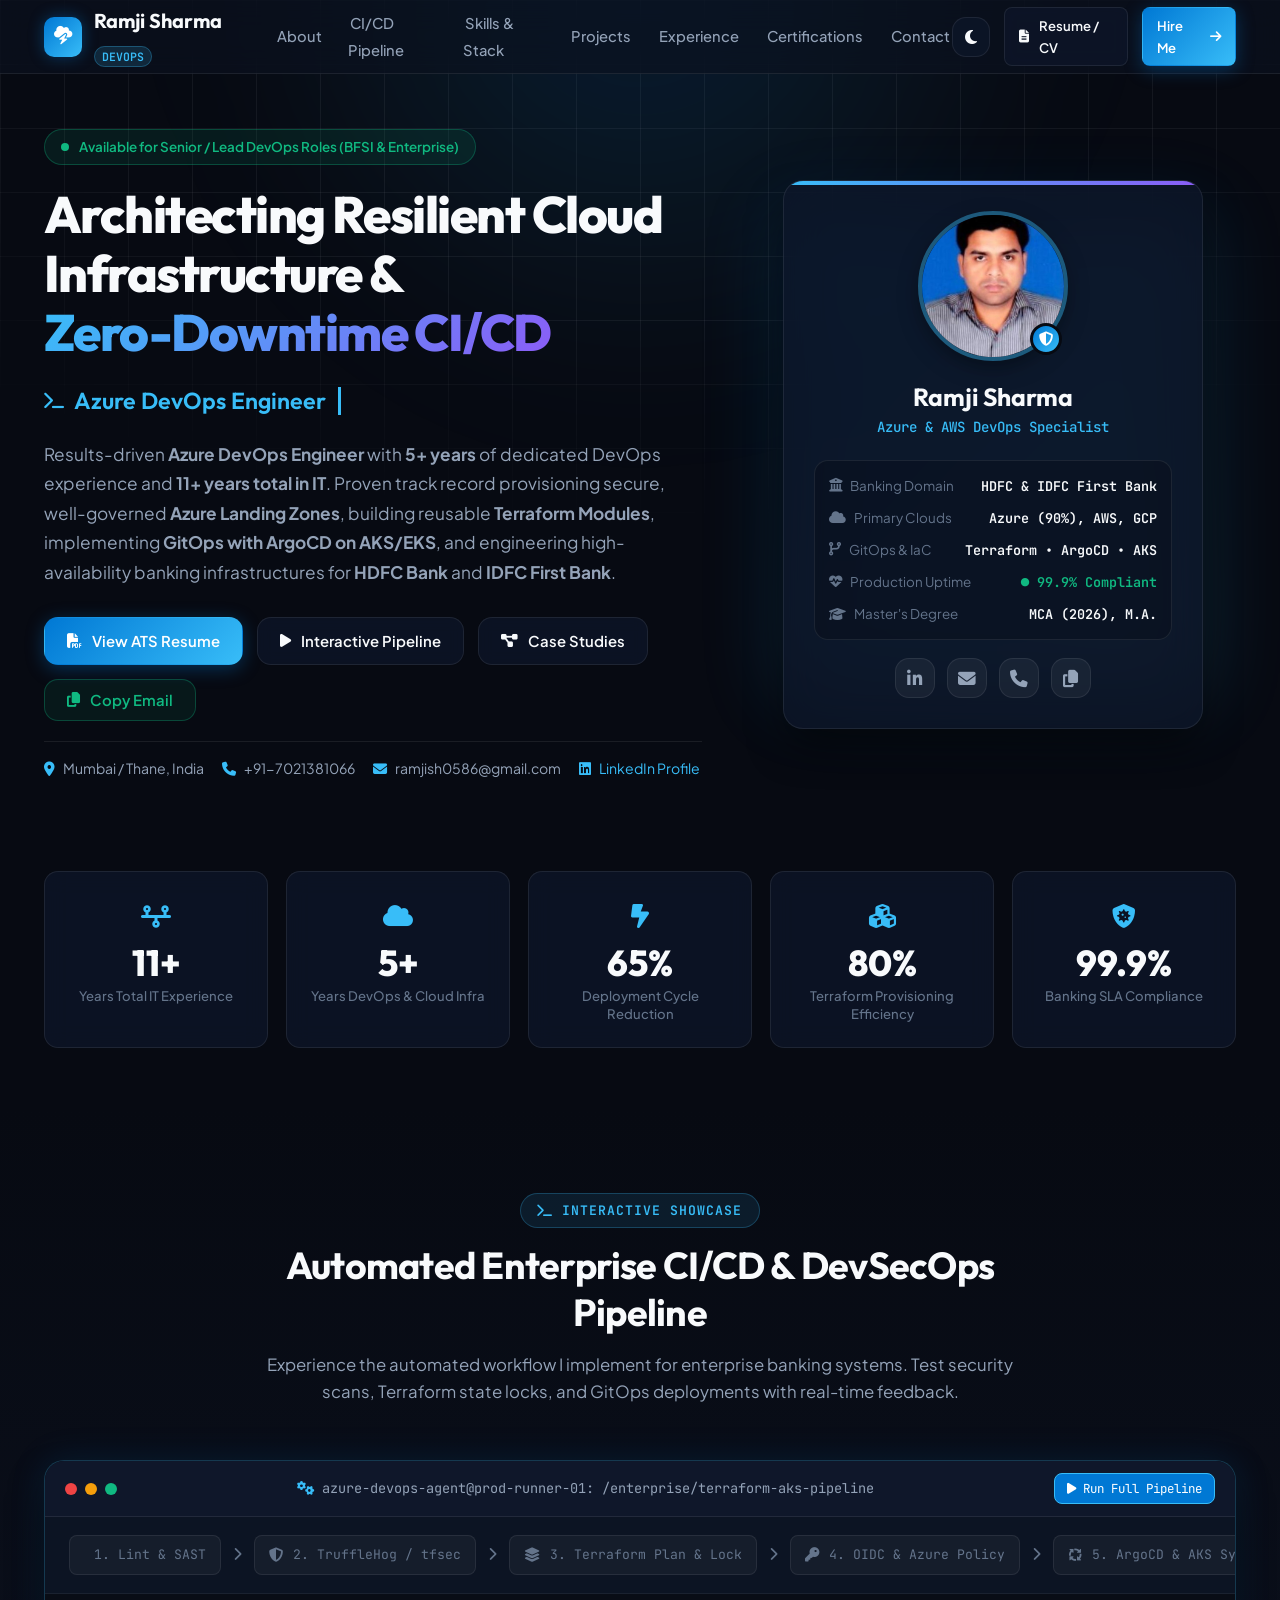
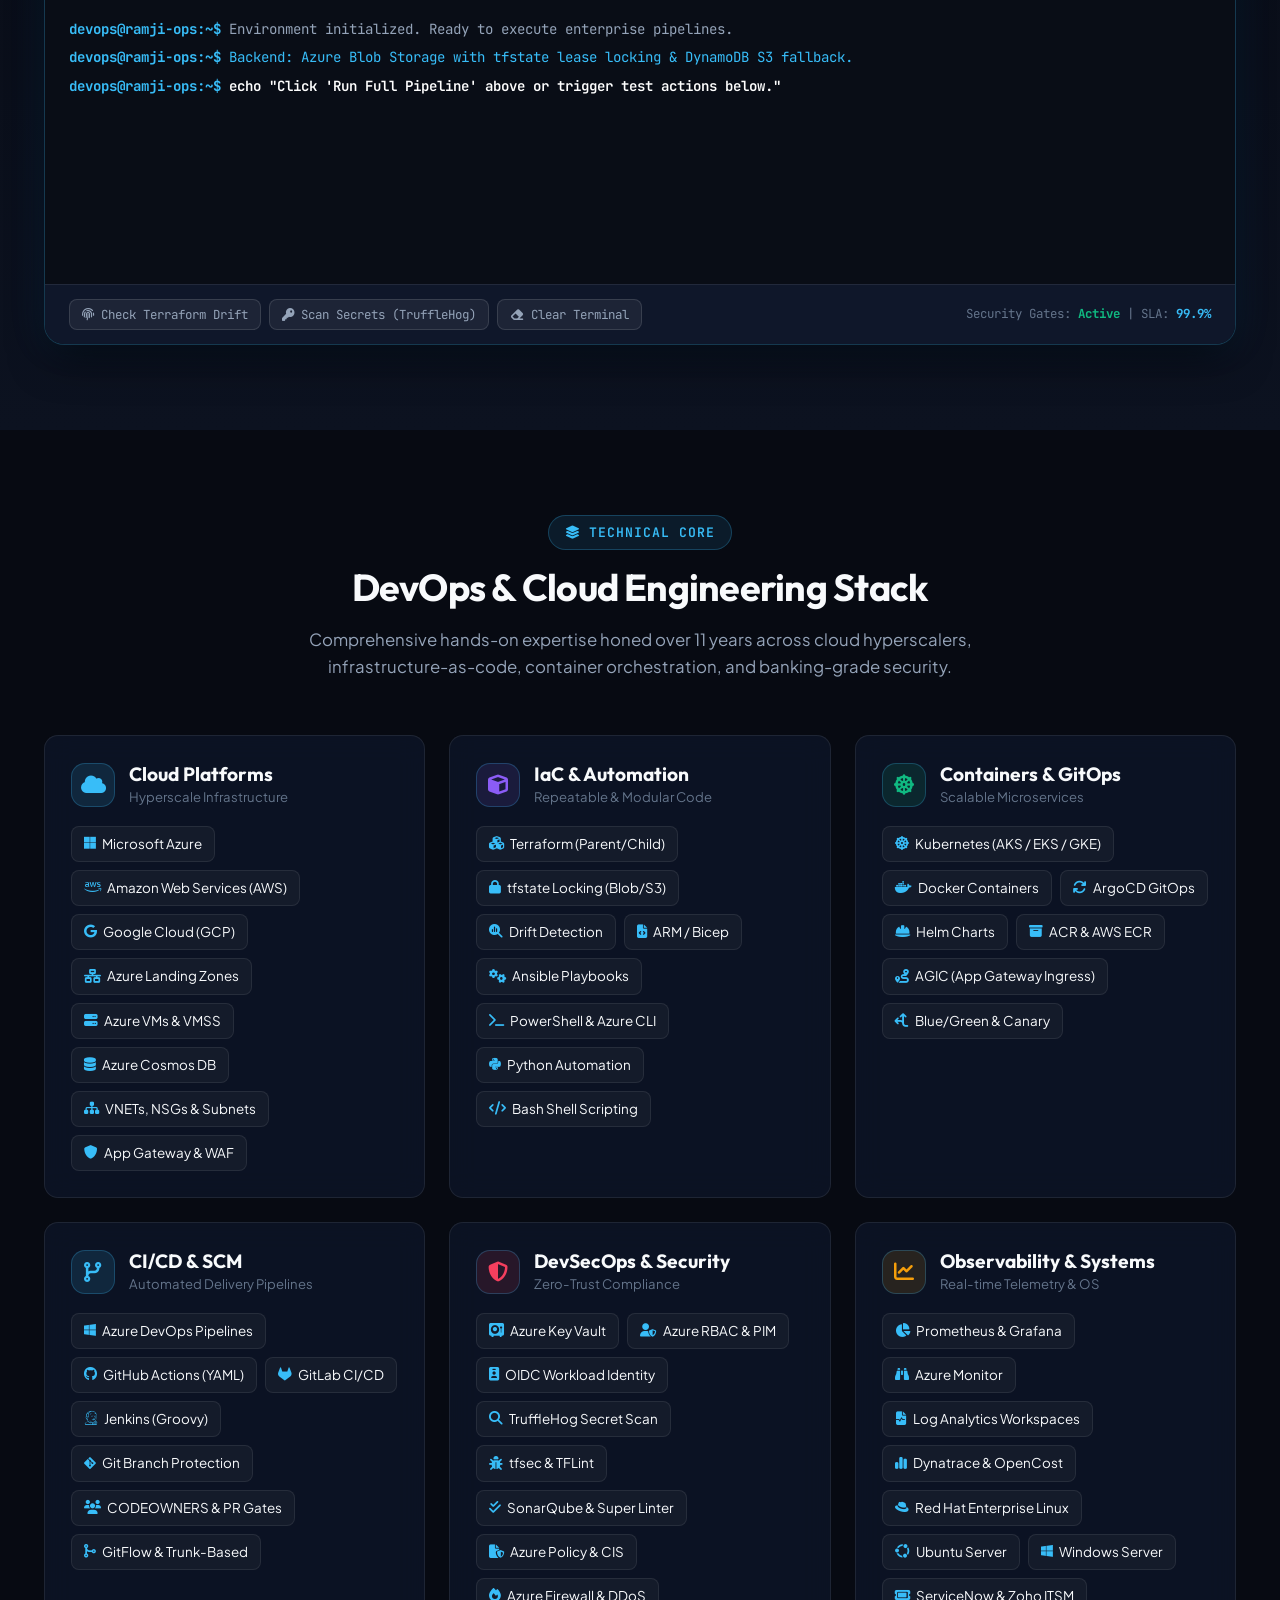
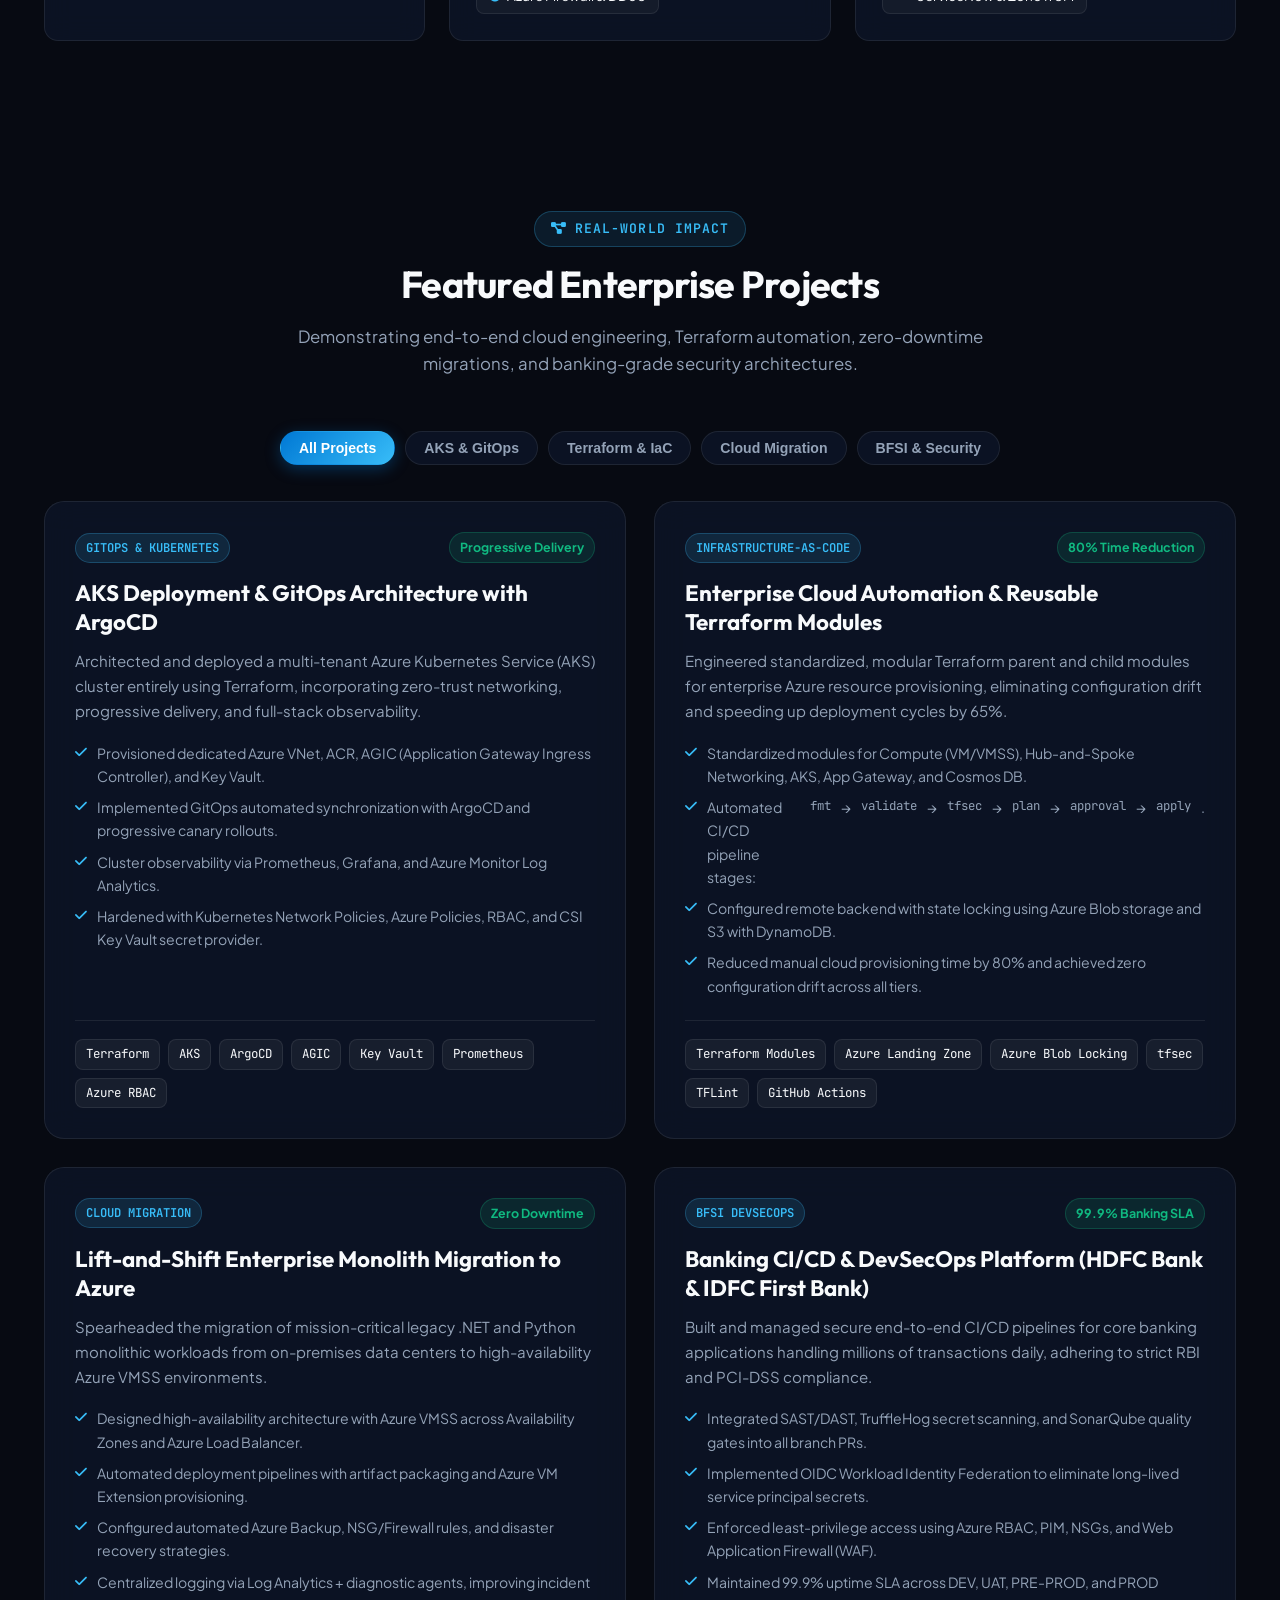
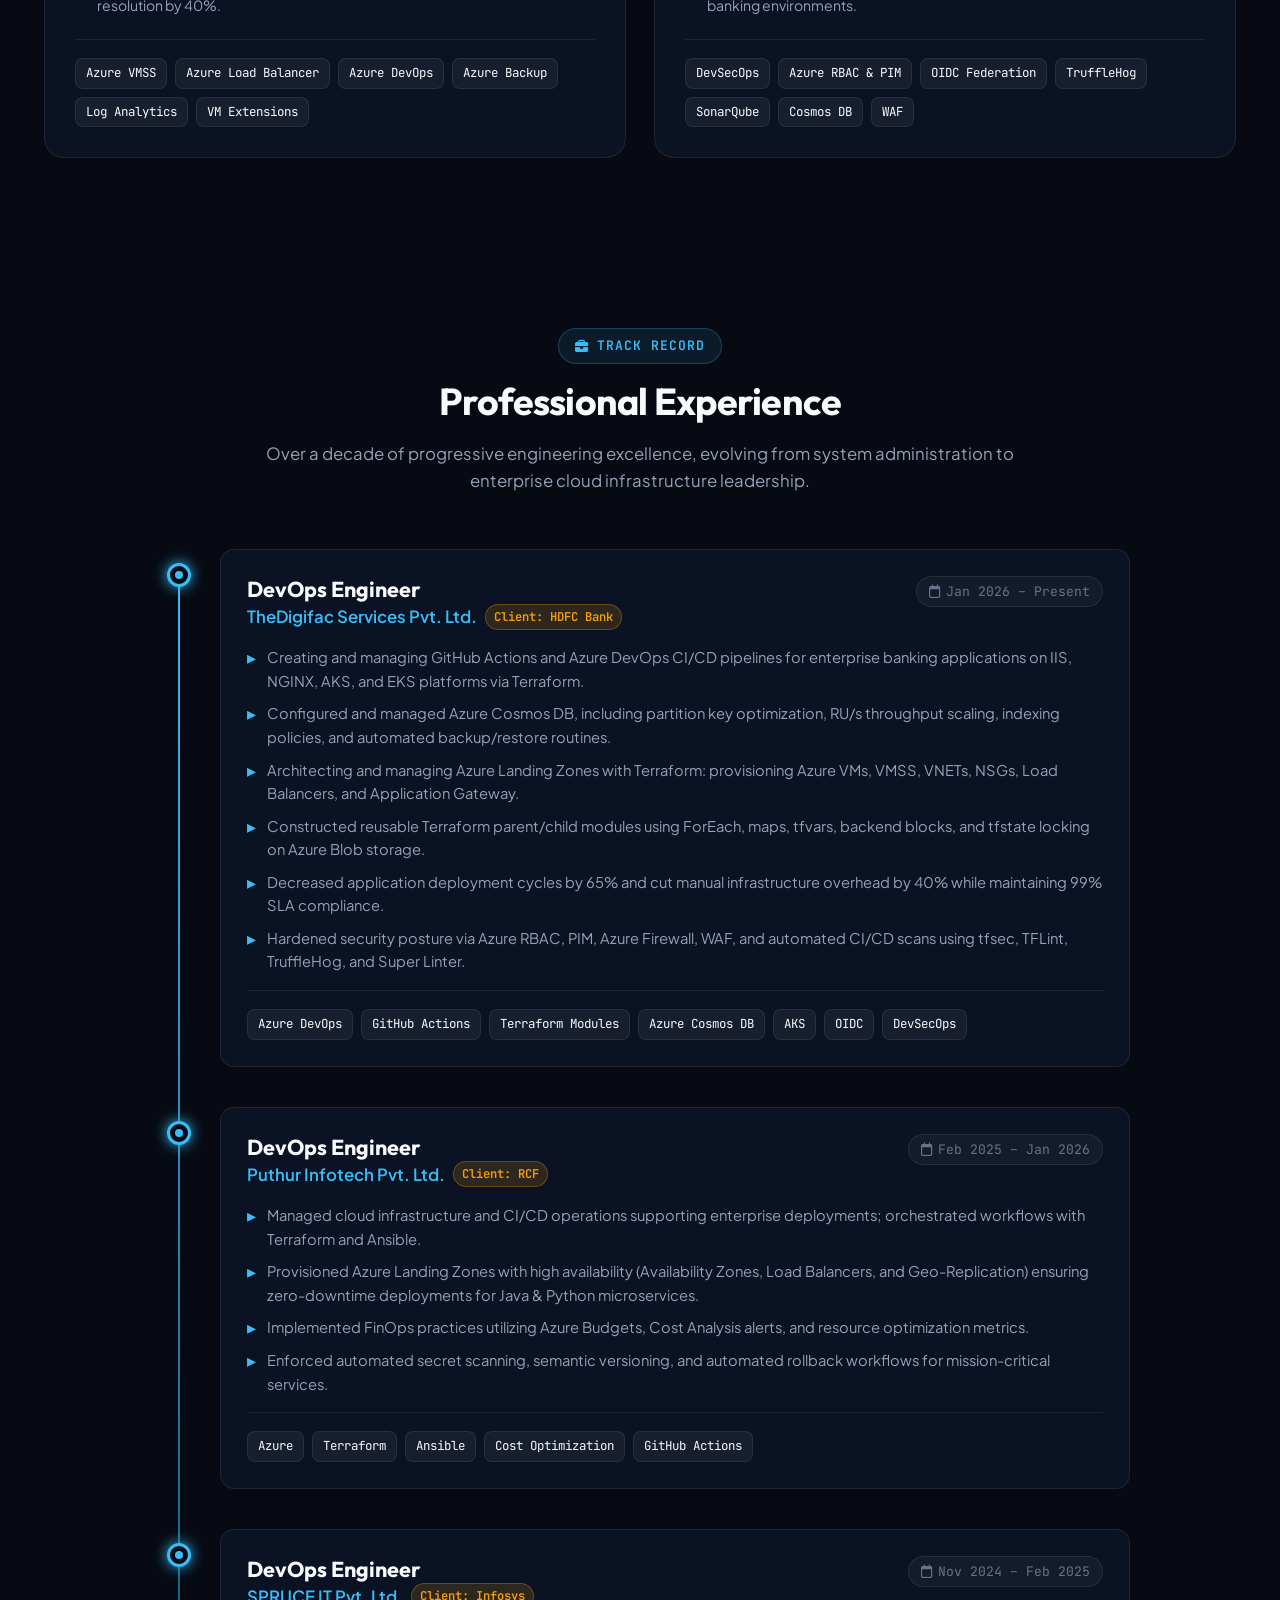
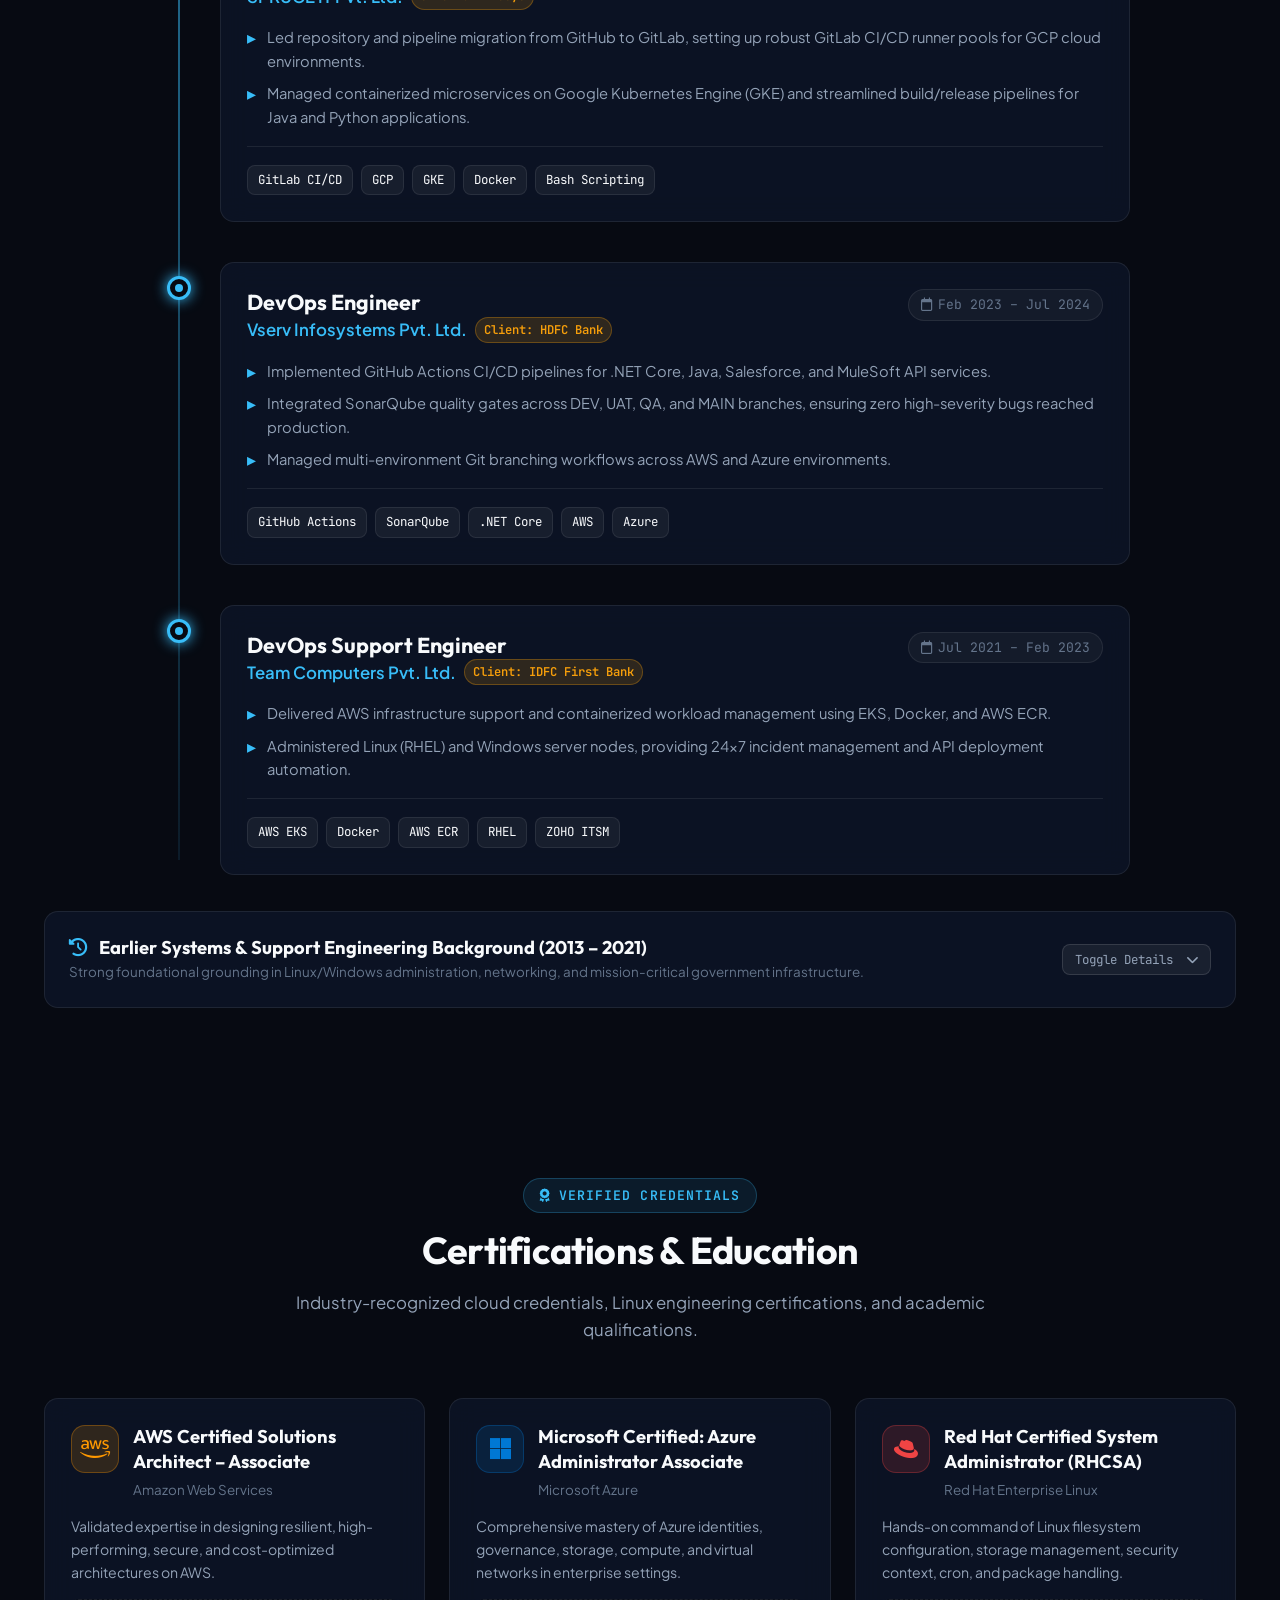
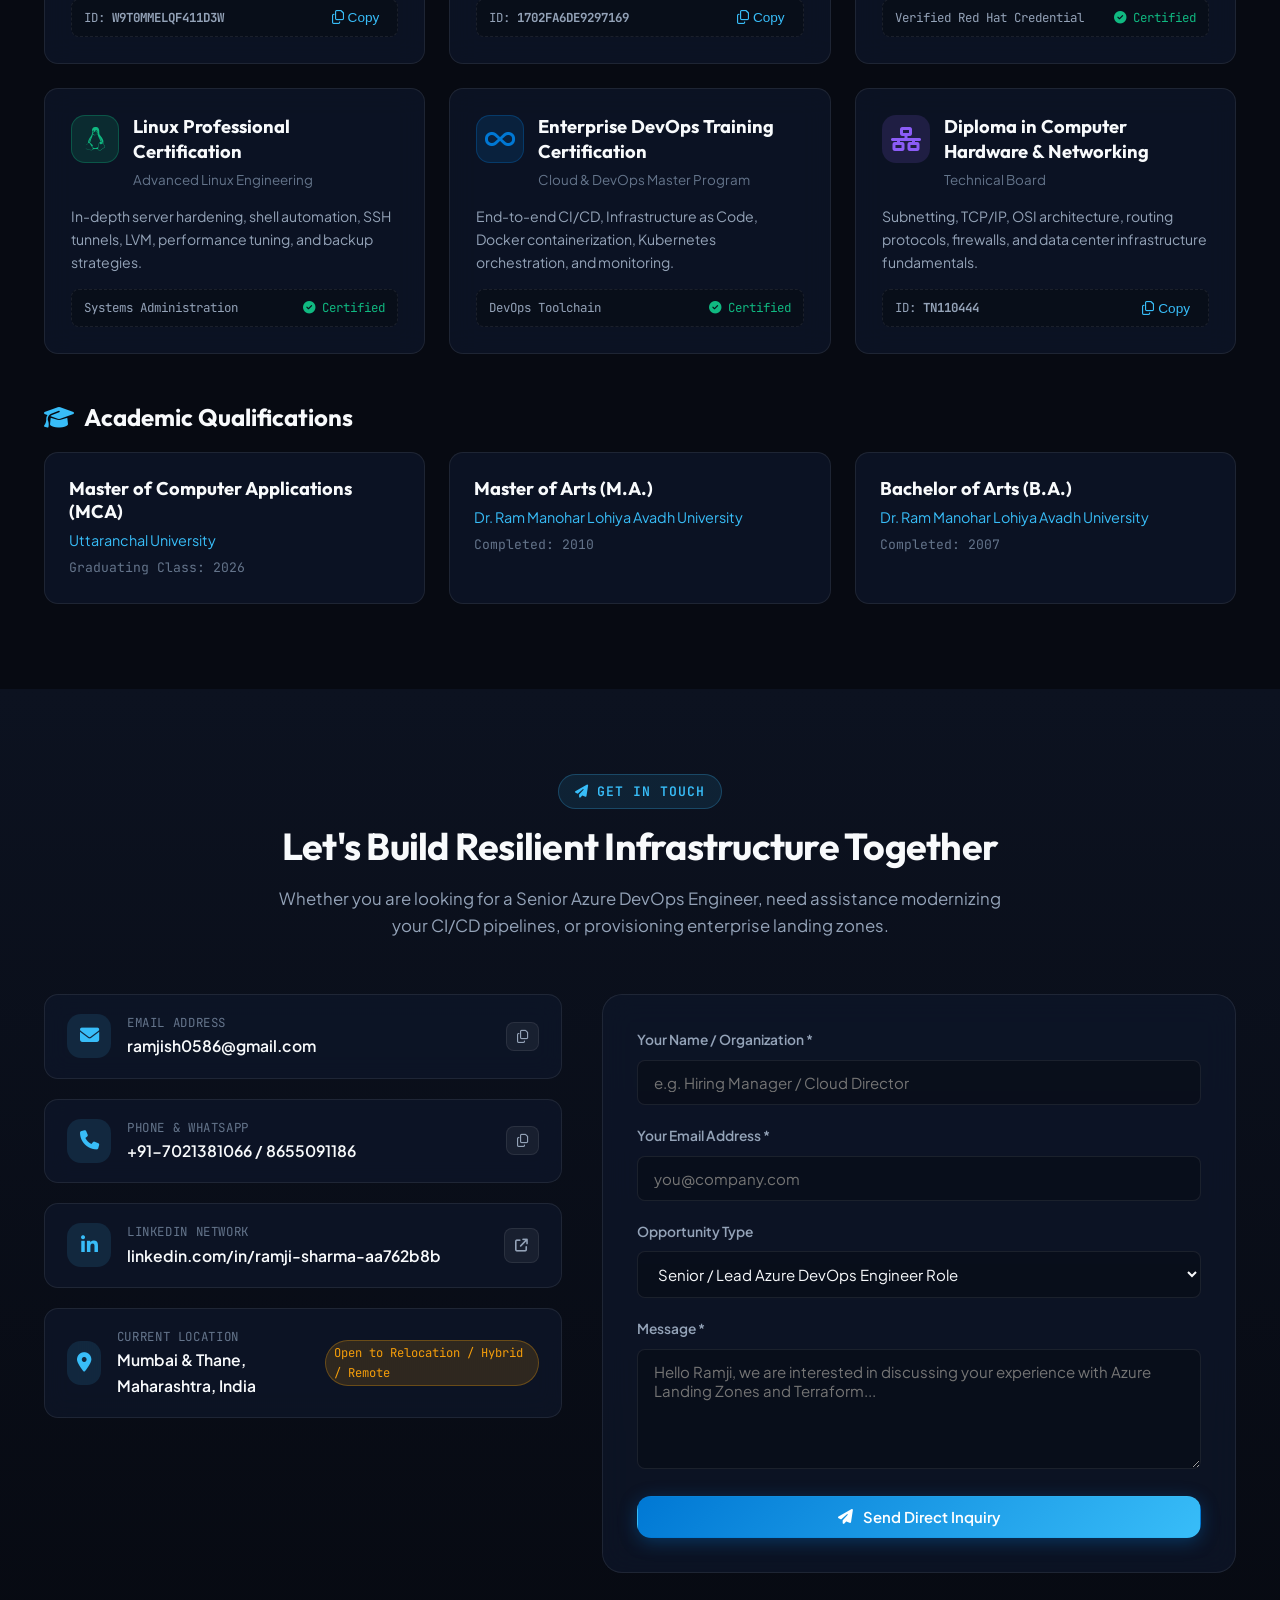
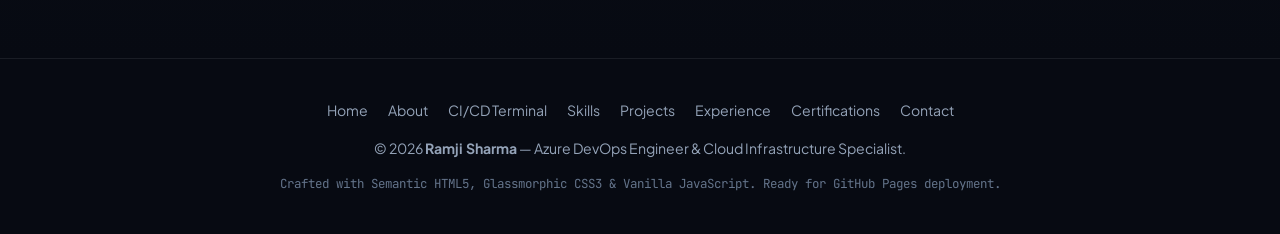
==== commit 3c2f601d: "added latest code" ====
--- a/index.html
+++ b/index.html
@@ -59,10 +59,10 @@
         <button id="theme-toggle" class="theme-toggle-btn" aria-label="Toggle Light/Dark Theme" title="Toggle Theme">
           <i class="fa-solid fa-moon"></i>
         </button>
-        <button id="btn-print-resume" class="btn btn-secondary btn-sm" title="Print or Save Resume as PDF">
-          <i class="fa-solid fa-file-pdf"></i>
-          <span>CV / PDF</span>
-        </button>
+        <a href="resume.html" target="_blank" class="btn btn-secondary btn-sm" title="Open Clean ATS Resume / Print PDF">
+          <i class="fa-solid fa-file-lines"></i>
+          <span>Resume / CV</span>
+        </a>
         <a href="#contact" class="btn btn-primary btn-sm">
           <span>Hire Me</span>
           <i class="fa-solid fa-arrow-right"></i>
@@ -99,13 +99,17 @@
           </p>
 
           <div class="hero-actions">
-            <a href="#pipeline-demo" class="btn btn-primary">
+            <a href="resume.html" target="_blank" class="btn btn-primary">
+              <i class="fa-solid fa-file-pdf"></i>
+              <span>View ATS Resume</span>
+            </a>
+            <a href="#pipeline-demo" class="btn btn-secondary">
               <i class="fa-solid fa-play"></i>
               <span>Interactive Pipeline</span>
             </a>
             <a href="#projects" class="btn btn-secondary">
               <i class="fa-solid fa-diagram-project"></i>
-              <span>View Case Studies</span>
+              <span>Case Studies</span>
             </a>
             <button class="btn btn-outline-emerald" onclick="copyToClipboard('ramjish0586@gmail.com', 'Email Address')">
               <i class="fa-solid fa-copy"></i>
